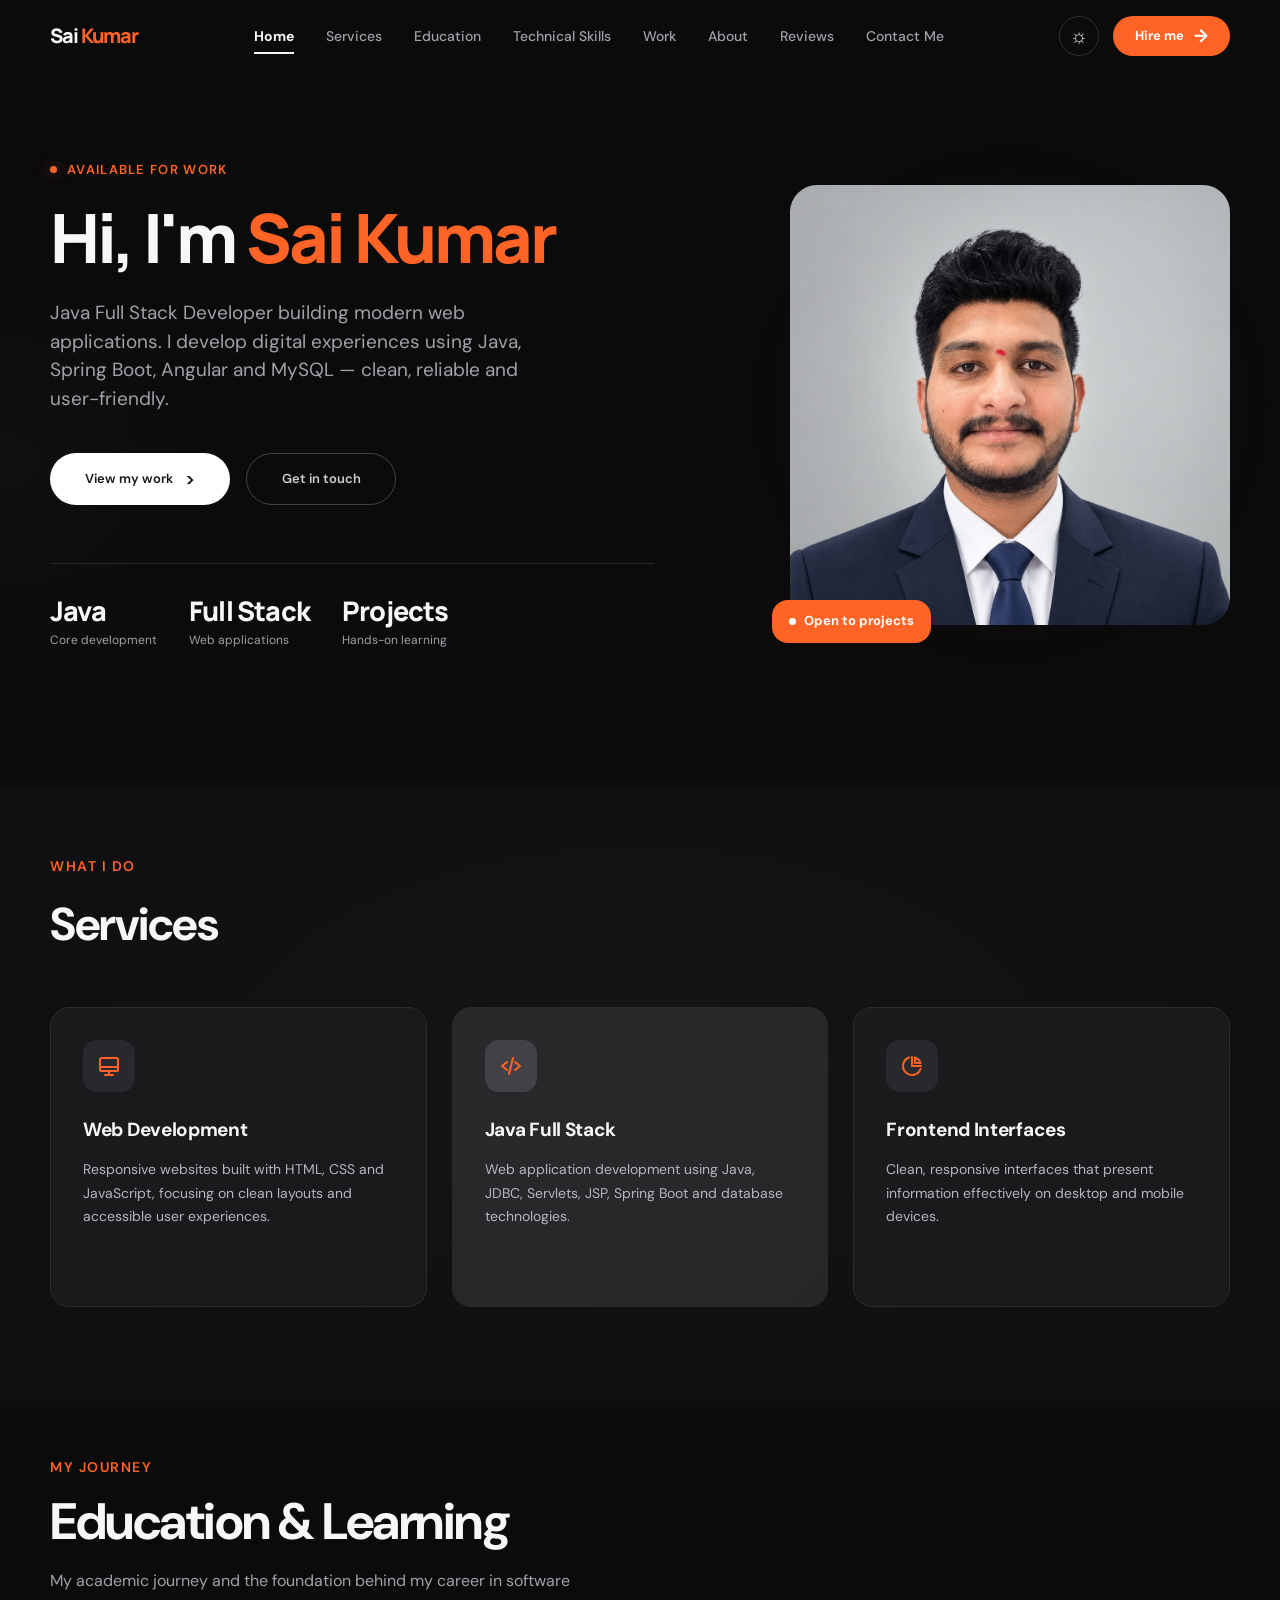
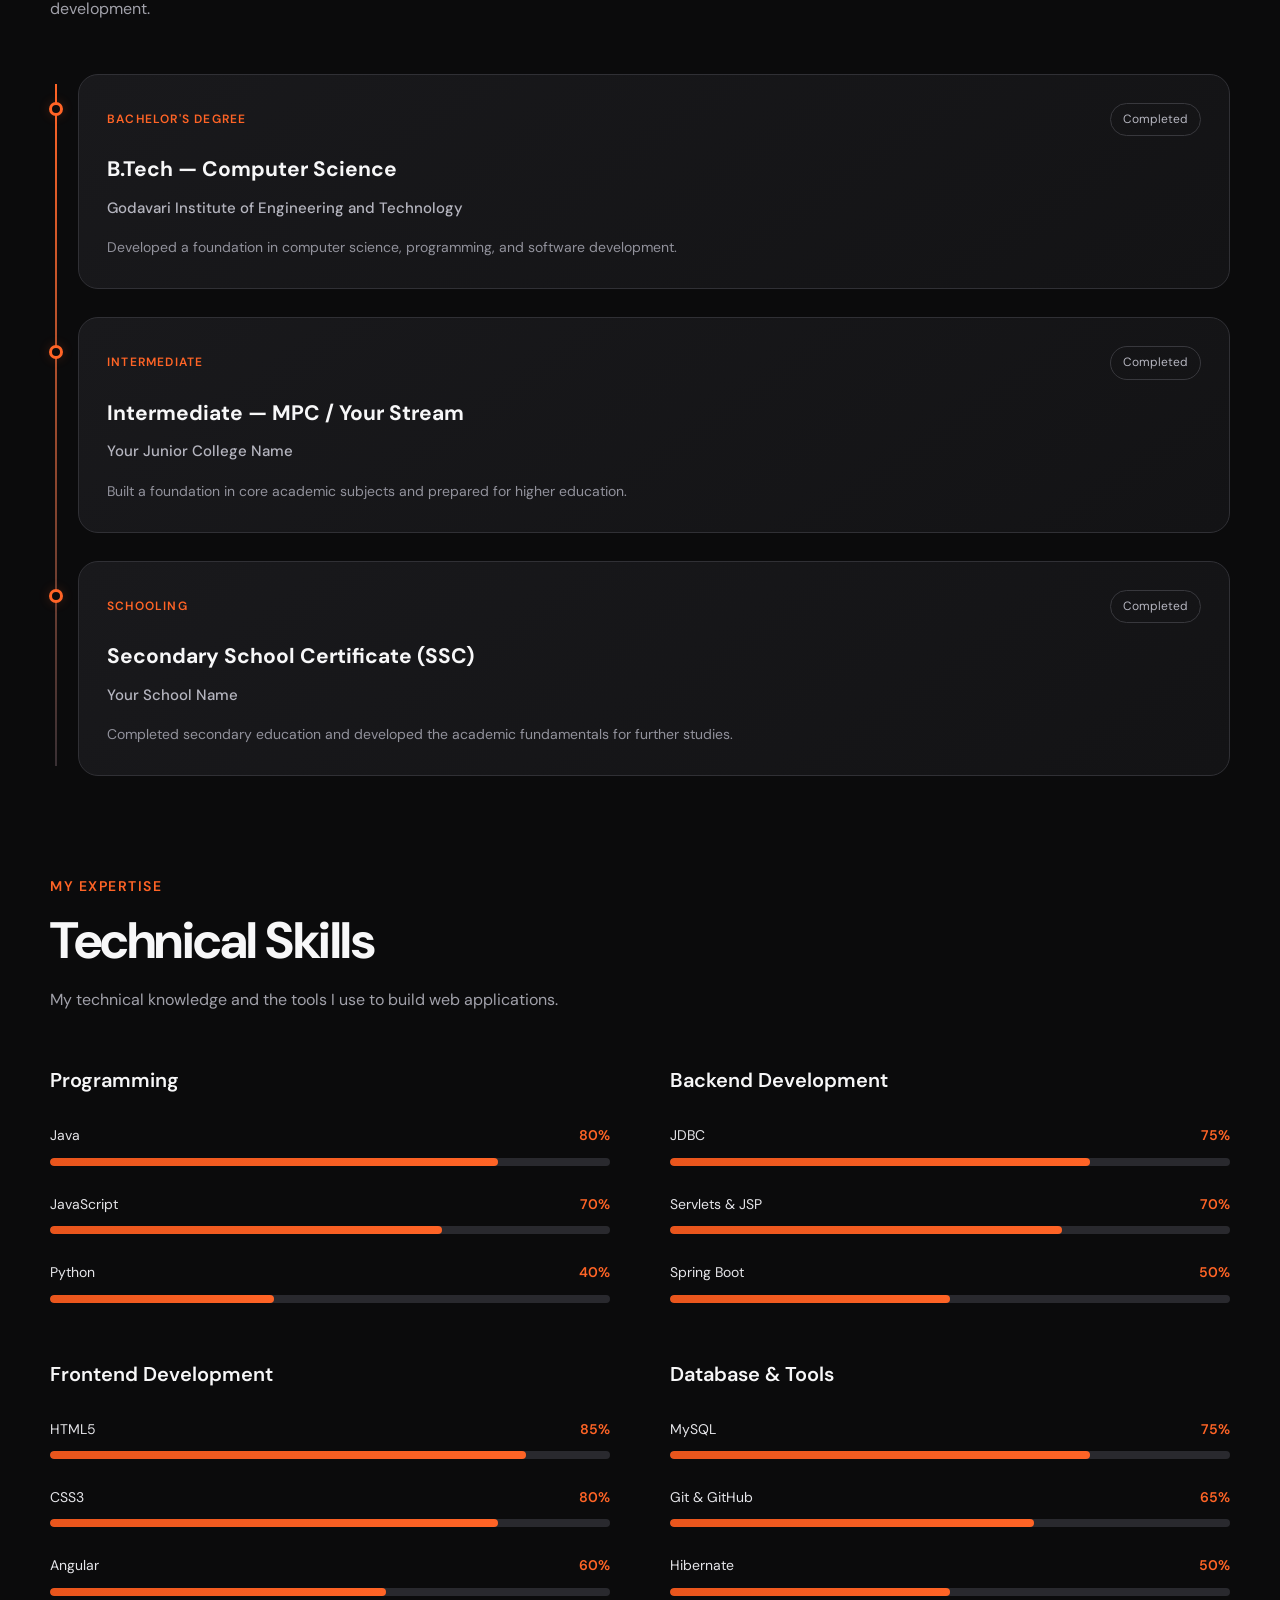
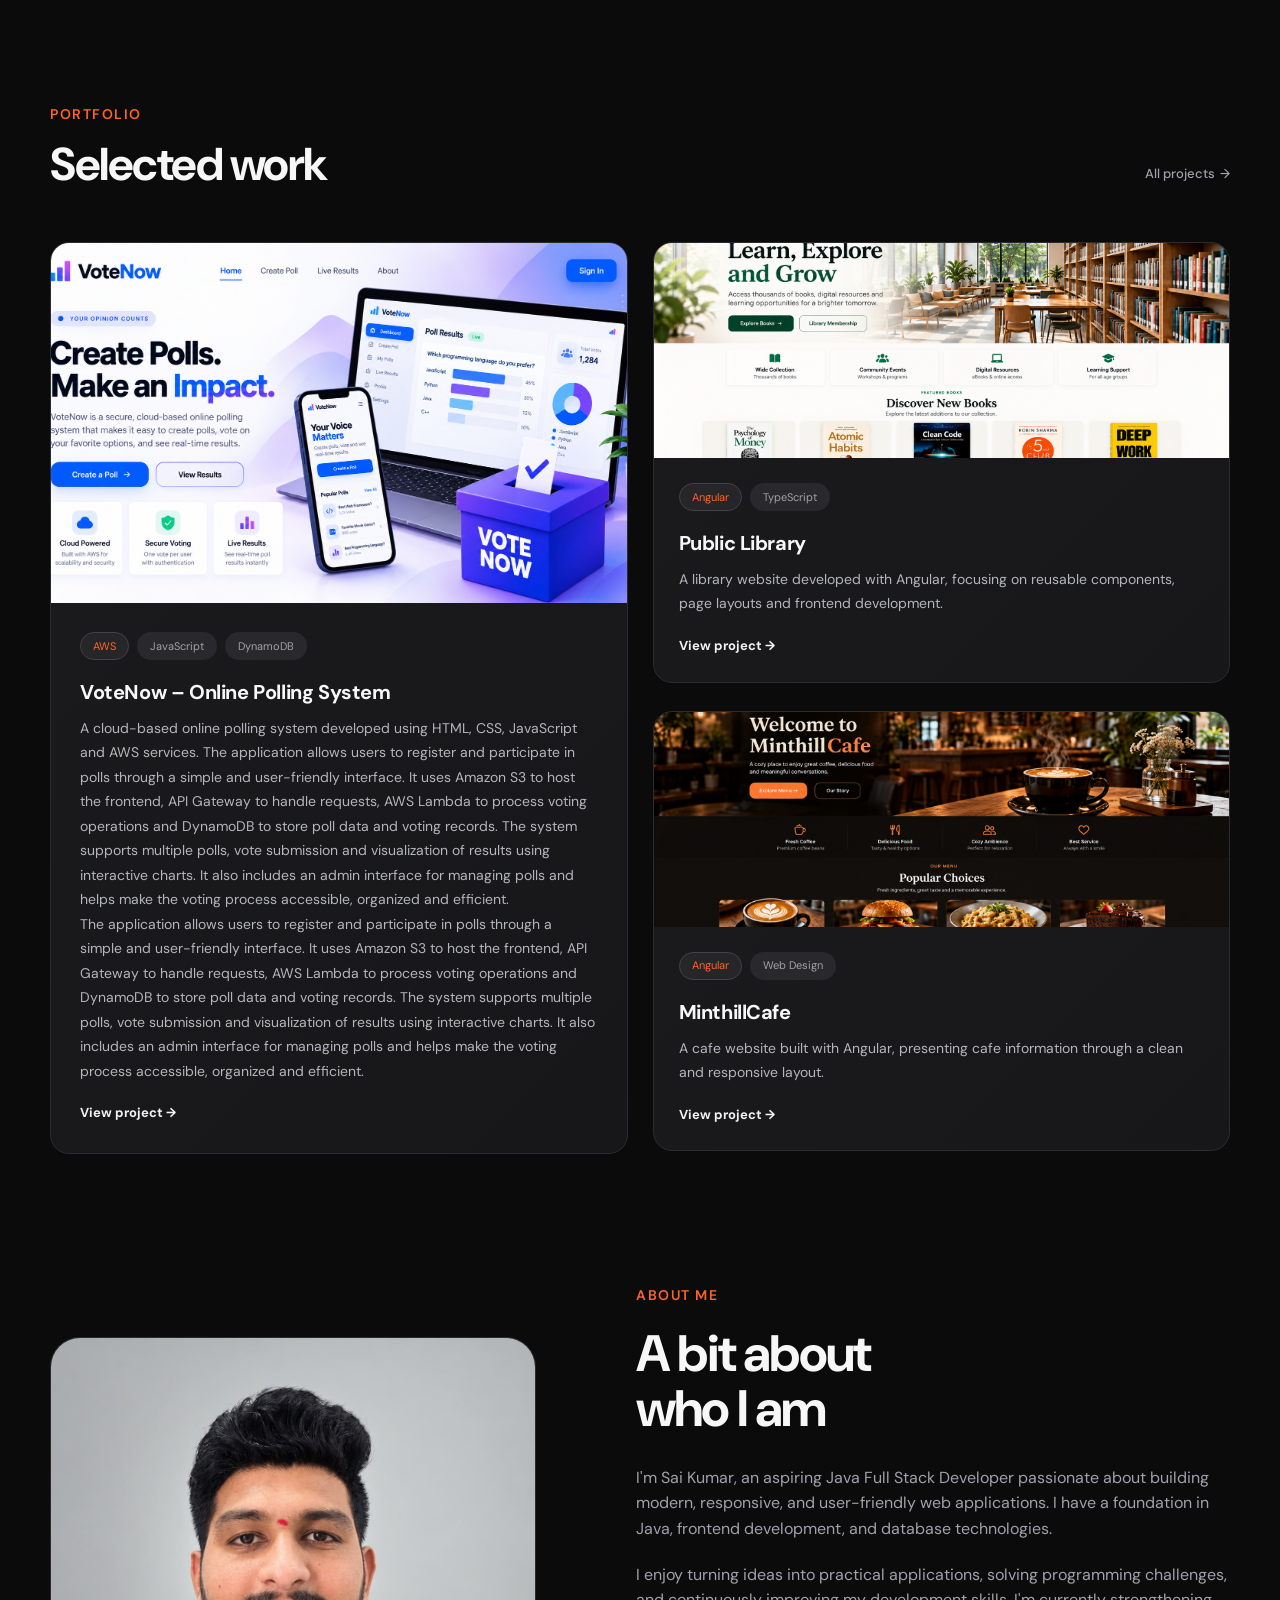
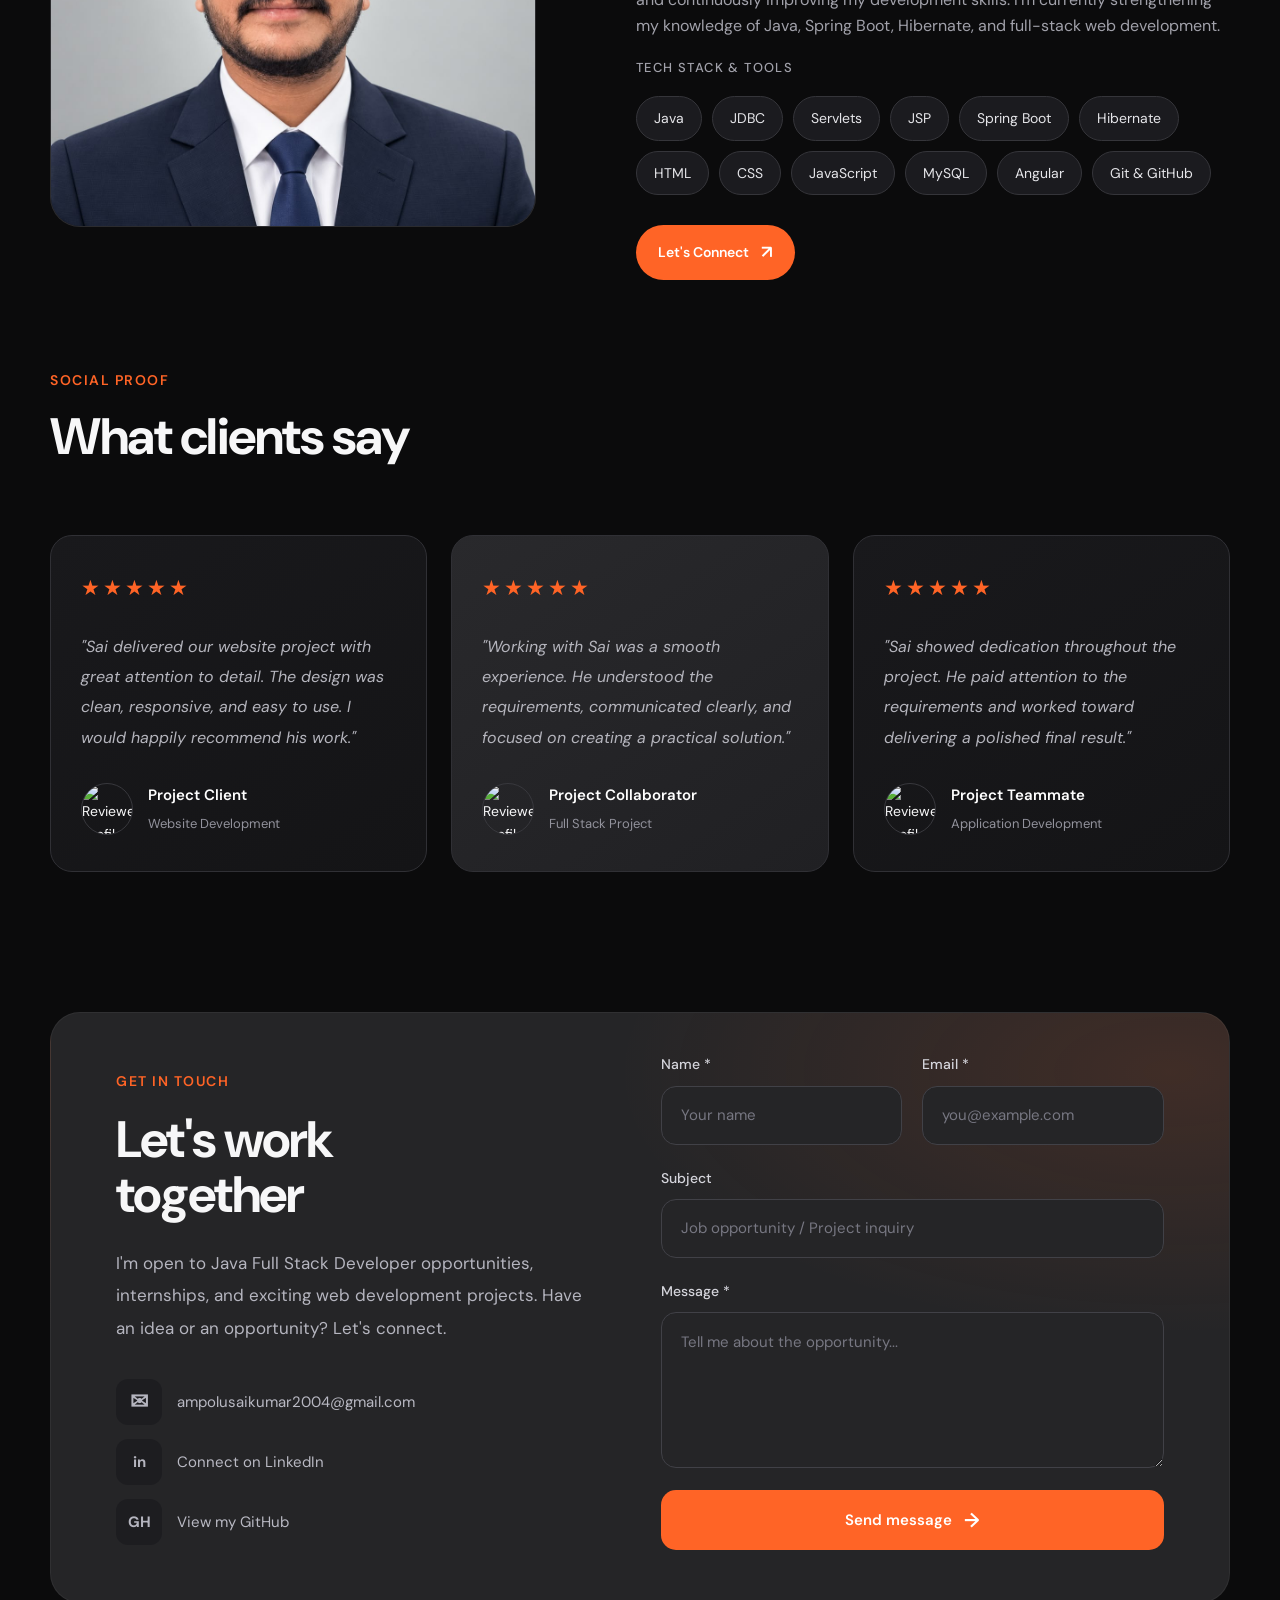
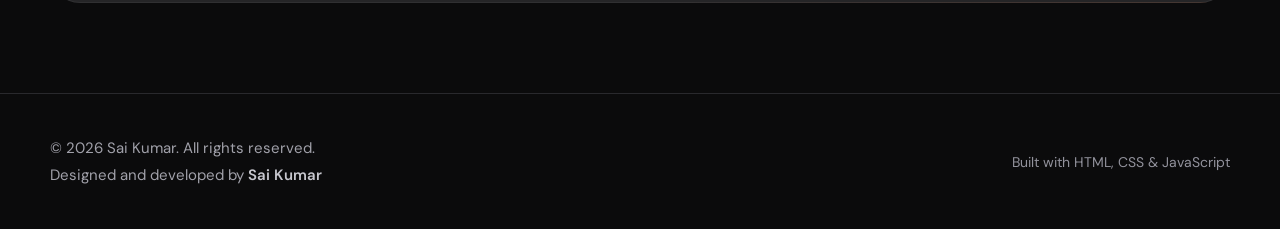
==== index.html @ e5e3fd73 "just added a portfolio" ====
<!DOCTYPE html>
<html lang="en">

<head>
    <meta charset="UTF-8">
    <meta name="viewport" content="width=device-width, initial-scale=1.0">
    <meta name="description" content="Sai Kumar - Java Full Stack Developer Portfolio">
    <title>Sai Kumar | Portfolio</title>

    <link rel="preconnect" href="https://fonts.googleapis.com">
    <link rel="preconnect" href="https://fonts.gstatic.com" crossorigin>
    <link
        href="https://fonts.googleapis.com/css2?family=DM+Sans:wght@400;500;600;700&family=Manrope:wght@400;500;600;700;800&display=swap"
        rel="stylesheet">

    <link rel="stylesheet" href="style.css">
</head>

<body>

    <!-- NAVBAR -->
    <header class="navbar">
        <a href="#home" class="logo">Sai<span> Kumar</span></a>

        <nav class="nav-links" id="navLinks">
            <a href="#home" class="active">Home</a>
            <a href="#services">Services</a>
            <a href="#education">Education</a>
            <a href="#skills">Technical Skills</a>
            <a href="#work">Work</a>
            <a href="#about">About</a>
            <a href="#reviews">Reviews</a>
            <a href="#contact">Contact Me</a>
        </nav>

        <div class="nav-actions">
            <button class="theme-btn" id="themeBtn" aria-label="Toggle theme">☼</button>
            <a href="#contact" class="hire-btn">
                Hire me <span>→</span>
            </a>
        </div>

        <button class="menu-btn" id="menuBtn" aria-label="Toggle navigation" aria-expanded="false">☰</button>
    </header>

    <main>

        <!-- HERO SECTION -->
        <section class="hero" id="home">

            <div class="hero-content">
                <p class="availability">
                    <span class="availability-dot"></span>
                    AVAILABLE FOR WORK
                </p>

                <h1>Hi, I'm <span>Sai Kumar</span></h1>

                <p class="description">
                    Java Full Stack Developer building modern web applications.
                    I develop digital experiences using Java, Spring Boot,
                    Angular and MySQL — clean, reliable and user-friendly.
                </p>

                <div class="hero-buttons">
                    <a href="#work" class="primary-btn">
                        View my work <span> > </span>
                    </a>
                    <a href="#contact" class="secondary-btn">
                        Get in touch
                    </a>
                </div>

                <div class="hero-stats">
                    <div class="stat">
                        <h2>Java</h2>
                        <p>Core development</p>
                    </div>

                    <div class="stat">
                        <h2>Full Stack</h2>
                        <p>Web applications</p>
                    </div>

                    <div class="stat">
                        <h2>Projects</h2>
                        <p>Hands-on learning</p>
                    </div>
                </div>
            </div>

            <div class="hero-image-area">
                <div class="image-glow"></div>

                <div class="profile-image">
                    <img src="Assets/profile.png" alt="Sai Kumar profile photo">
                </div>

                <div class="project-badge">
                    <span class="badge-dot"></span>
                    Open to projects
                </div>
            </div>

        </section>


        <!-- SERVICES SECTION -->
        <section class="services-section" id="services">

            <p class="section-label">WHAT I DO</p>
            <h2>Services</h2>

            <div class="services-grid">

                <article class="service-card">
                    <div class="service-icon">
                        <svg viewBox="0 0 24 24" fill="none" stroke="currentColor" stroke-width="2"
                            stroke-linecap="round" stroke-linejoin="round">
                            <rect x="3" y="4" width="18" height="13" rx="1.5" />
                            <path d="M8 21h8M12 17v4M3 13h18" />
                        </svg>
                    </div>

                    <h3>Web Development</h3>
                    <p>
                        Responsive websites built with HTML, CSS and JavaScript,
                        focusing on clean layouts and accessible user experiences.
                    </p>
                </article>

                <article class="service-card featured-card">
                    <div class="service-icon">
                        <svg viewBox="0 0 24 24" fill="none" stroke="currentColor" stroke-width="2"
                            stroke-linecap="round" stroke-linejoin="round">
                            <path d="m8 8-5 4 5 4" />
                            <path d="m16 8 5 4-5 4" />
                            <path d="m14 4-4 16" />
                        </svg>
                    </div>

                    <h3>Java Full Stack</h3>
                    <p>
                        Web application development using Java, JDBC, Servlets,
                        JSP, Spring Boot and database technologies.
                    </p>
                </article>

                <article class="service-card">
                    <div class="service-icon">
                        <svg viewBox="0 0 24 24" fill="none" stroke="currentColor" stroke-width="2"
                            stroke-linecap="round" stroke-linejoin="round">
                            <path d="M12 3v9h9" />
                            <path d="M20.5 15A9 9 0 1 1 9 3.5" />
                            <path d="M15 3.5A9 9 0 0 1 20.5 9H15z" />
                        </svg>
                    </div>

                    <h3>Frontend Interfaces</h3>
                    <p>
                        Clean, responsive interfaces that present information
                        effectively on desktop and mobile devices.
                    </p>
                </article>

            </div>
        </section>


        <!-- EDUCATION SECTION -->
        <section class="education-section" id="education">
            <div class="education-container">

                <div class="education-heading">
                    <span class="section-label">MY JOURNEY</span>
                    <h2>Education & Learning</h2>
                    <p>
                        My academic journey and the foundation
                        behind my career in software development.
                    </p>
                </div>

                <div class="education-timeline">

                    <!-- B.Tech -->
                    <article class="education-item">
                        <div class="timeline-marker"></div>

                        <div class="education-card">
                            <div class="education-meta">
                                <span class="education-type">BACHELOR'S DEGREE</span>
                                <span class="education-status">Completed</span>
                            </div>

                            <h3>B.Tech — Computer Science</h3>

                            <h4>
                                Godavari Institute of Engineering and Technology
                            </h4>

                            <p>
                                Developed a foundation in computer science,
                                programming, and software development.
                            </p>
                        </div>
                    </article>

                    <!-- Intermediate -->
                    <article class="education-item">
                        <div class="timeline-marker"></div>

                        <div class="education-card">
                            <div class="education-meta">
                                <span class="education-type">INTERMEDIATE</span>
                                <span class="education-status">Completed</span>
                            </div>

                            <h3>Intermediate — MPC / Your Stream</h3>

                            <h4>Your Junior College Name</h4>

                            <p>
                                Built a foundation in core academic subjects
                                and prepared for higher education.
                            </p>
                        </div>
                    </article>

                    <!-- Schooling -->
                    <article class="education-item">
                        <div class="timeline-marker"></div>

                        <div class="education-card">
                            <div class="education-meta">
                                <span class="education-type">SCHOOLING</span>
                                <span class="education-status">Completed</span>
                            </div>

                            <h3>Secondary School Certificate (SSC)</h3>

                            <h4>Your School Name</h4>

                            <p>
                                Completed secondary education and developed
                                the academic fundamentals for further studies.
                            </p>
                        </div>
                    </article>

                </div>
            </div>
        </section>


        <!-- TECHNICAL SKILLS SECTION -->
        <section class="technical-skills" id="skills">
            <div class="technical-skills-container">

                <div class="skills-heading">
                    <span class="section-label">MY EXPERTISE</span>
                    <h2>Technical Skills</h2>
                    <p>
                        My technical knowledge and the tools I use
                        to build web applications.
                    </p>
                </div>

                <div class="technical-skills-grid">

                    <!-- Programming Skills -->
                    <div class="skill-category">
                        <h3>Programming</h3>

                        <div class="skill-item">
                            <div class="skill-info">
                                <span>Java</span>
                                <span>80%</span>
                            </div>
                            <div class="skill-track">
                                <div class="skill-progress" style="--progress: 80%"></div>
                            </div>
                        </div>

                        <div class="skill-item">
                            <div class="skill-info">
                                <span>JavaScript</span>
                                <span>70%</span>
                            </div>
                            <div class="skill-track">
                                <div class="skill-progress" style="--progress: 70%"></div>
                            </div>
                        </div>

                        <div class="skill-item">
                            <div class="skill-info">
                                <span>Python</span>
                                <span>40%</span>
                            </div>
                            <div class="skill-track">
                                <div class="skill-progress" style="--progress: 40%"></div>
                            </div>
                        </div>
                    </div>

                    <!-- Backend Skills -->
                    <div class="skill-category">
                        <h3>Backend Development</h3>

                        <div class="skill-item">
                            <div class="skill-info">
                                <span>JDBC</span>
                                <span>75%</span>
                            </div>
                            <div class="skill-track">
                                <div class="skill-progress" style="--progress: 75%"></div>
                            </div>
                        </div>

                        <div class="skill-item">
                            <div class="skill-info">
                                <span>Servlets &amp; JSP</span>
                                <span>70%</span>
                            </div>
                            <div class="skill-track">
                                <div class="skill-progress" style="--progress: 70%"></div>
                            </div>
                        </div>

                        <div class="skill-item">
                            <div class="skill-info">
                                <span>Spring Boot</span>
                                <span>50%</span>
                            </div>
                            <div class="skill-track">
                                <div class="skill-progress" style="--progress: 50%"></div>
                            </div>
                        </div>
                    </div>

                    <!-- Frontend Skills -->
                    <div class="skill-category">
                        <h3>Frontend Development</h3>

                        <div class="skill-item">
                            <div class="skill-info">
                                <span>HTML5</span>
                                <span>85%</span>
                            </div>
                            <div class="skill-track">
                                <div class="skill-progress" style="--progress: 85%"></div>
                            </div>
                        </div>

                        <div class="skill-item">
                            <div class="skill-info">
                                <span>CSS3</span>
                                <span>80%</span>
                            </div>
                            <div class="skill-track">
                                <div class="skill-progress" style="--progress: 80%"></div>
                            </div>
                        </div>

                        <div class="skill-item">
                            <div class="skill-info">
                                <span>Angular</span>
                                <span>60%</span>
                            </div>
                            <div class="skill-track">
                                <div class="skill-progress" style="--progress: 60%"></div>
                            </div>
                        </div>
                    </div>

                    <!-- Database Skills -->
                    <div class="skill-category">
                        <h3>Database &amp; Tools</h3>

                        <div class="skill-item">
                            <div class="skill-info">
                                <span>MySQL</span>
                                <span>75%</span>
                            </div>
                            <div class="skill-track">
                                <div class="skill-progress" style="--progress: 75%"></div>
                            </div>
                        </div>

                        <div class="skill-item">
                            <div class="skill-info">
                                <span>Git &amp; GitHub</span>
                                <span>65%</span>
                            </div>
                            <div class="skill-track">
                                <div class="skill-progress" style="--progress: 65%"></div>
                            </div>
                        </div>

                        <div class="skill-item">
                            <div class="skill-info">
                                <span>Hibernate</span>
                                <span>50%</span>
                            </div>
                            <div class="skill-track">
                                <div class="skill-progress" style="--progress: 50%"></div>
                            </div>
                        </div>
                    </div>

                </div>
            </div>
        </section>


        <!-- SELECTED WORK: ONLY THREE PROJECTS -->
        <section class="work-section" id="work">

            <div class="work-heading">
                <div>
                    <p class="section-label">PORTFOLIO</p>
                    <h2>Selected work</h2>
                </div>

                <a href="projects.html" class="all-projects">
                    All projects <span>→</span>
                </a>
            </div>

            <div class="work-grid">

                <!-- PROJECT 1: LARGE LEFT CARD -->
                <article class="work-card work-card-large">
                    <div class="work-image">
                        <img src="Assets/votenow.png" alt="VoteNow Online Polling System">
                    </div>

                    <div class="work-details">
                        <div class="project-tags">
                            <span class="tag tag-active">AWS</span>
                            <span class="tag">JavaScript</span>
                            <span class="tag">DynamoDB</span>
                        </div>

                        <h3>VoteNow – Online Polling System</h3>

                        <p>
                            A cloud-based online polling system developed using HTML, CSS,
                            JavaScript and AWS services. The application allows users to
                            register and participate in polls through a simple and
                            user-friendly interface. It uses Amazon S3 to host the frontend,
                            API Gateway to handle requests, AWS Lambda to process voting
                            operations and DynamoDB to store poll data and voting records.
                            The system supports multiple polls, vote submission and
                            visualization of results using interactive charts. It also
                            includes an admin interface for managing polls and helps make
                            the voting process accessible, organized and efficient.
                        </p>

                        <p>
                            The application allows users to
                            register and participate in polls through a simple and
                            user-friendly interface. It uses Amazon S3 to host the frontend,
                            API Gateway to handle requests, AWS Lambda to process voting
                            operations and DynamoDB to store poll data and voting records.
                            The system supports multiple polls, vote submission and
                            visualization of results using interactive charts. It also
                            includes an admin interface for managing polls and helps make
                            the voting process accessible, organized and efficient.
                        </p>

                        <a href="#" class="case-link">View project →</a>
                    </div>
                </article>

                <!-- PROJECT 2: TOP RIGHT -->
                <article class="work-card">
                    <div class="work-image">
                        <img src="Assets/library.png" alt="Public Library website">
                    </div>

                    <div class="work-details">
                        <div class="project-tags">
                            <span class="tag tag-active">Angular</span>
                            <span class="tag">TypeScript</span>
                        </div>

                        <h3>Public Library</h3>

                        <p>
                            A library website developed with Angular, focusing
                            on reusable components, page layouts and frontend
                            development.
                        </p>

                        <a href="#" class="case-link">View project →</a>
                    </div>
                </article>

                <!-- PROJECT 3: BOTTOM RIGHT -->
                <article class="work-card">
                    <div class="work-image">
                        <img src="Assets/minthillcafe.png" alt="MinthillCafe website">
                    </div>

                    <div class="work-details">
                        <div class="project-tags">
                            <span class="tag tag-active">Angular</span>
                            <span class="tag">Web Design</span>
                        </div>

                        <h3>MinthillCafe</h3>

                        <p>
                            A cafe website built with Angular, presenting cafe
                            information through a clean and responsive layout.
                        </p>

                        <a href="#" class="case-link">View project →</a>
                    </div>
                </article>

            </div>
        </section>


        <!-- ABOUT SECTION -->
        <section class="about-section" id="about">
            <div class="about-container">

                <!-- Left: Profile Image -->
                <div class="about-image">
                    <img src="Assets/profile.png" alt="Sai Kumar - Java Full Stack Developer">
                </div>

                <!-- Right: About Content -->
                <div class="about-content">
                    <span class="section-label">ABOUT ME</span>

                    <h2>A bit about<br>who I am</h2>

                    <p>
                        I'm Sai Kumar, an aspiring Java Full Stack Developer
                        passionate about building modern, responsive, and
                        user-friendly web applications. I have a foundation in
                        Java, frontend development, and database technologies.
                    </p>

                    <p>
                        I enjoy turning ideas into practical applications,
                        solving programming challenges, and continuously
                        improving my development skills. I'm currently
                        strengthening my knowledge of Java, Spring Boot,
                        Hibernate, and full-stack web development.
                    </p>

                    <!-- Skills -->
                    <div class="about-skills">
                        <span class="skills-title">TECH STACK &amp; TOOLS</span>

                        <div class="skills-list">
                            <span class="skill-badge">Java</span>
                            <span class="skill-badge">JDBC</span>
                            <span class="skill-badge">Servlets</span>
                            <span class="skill-badge">JSP</span>
                            <span class="skill-badge">Spring Boot</span>
                            <span class="skill-badge">Hibernate</span>
                            <span class="skill-badge">HTML</span>
                            <span class="skill-badge">CSS</span>
                            <span class="skill-badge">JavaScript</span>
                            <span class="skill-badge">MySQL</span>
                            <span class="skill-badge">Angular</span>
                            <span class="skill-badge">Git &amp; GitHub</span>
                        </div>
                    </div>

                    <a href="#contact" class="about-cta">
                        Let's Connect <span>↗</span>
                    </a>
                </div>

            </div>
        </section>


        <!-- REVIEWS SECTION -->
        <section class="reviews-section" id="reviews">
            <div class="reviews-container">

                <div class="reviews-heading">
                    <span class="section-label">SOCIAL PROOF</span>
                    <h2>What clients say</h2>
                </div>

                <div class="reviews-grid">

                    <!-- Review 1 -->
                    <article class="review-card">
                        <div class="review-stars" aria-label="5 out of 5 stars">
                            ★★★★★
                        </div>

                        <p class="review-text">
                            "Sai delivered our website project with great attention
                            to detail. The design was clean, responsive, and easy
                            to use. I would happily recommend his work."
                        </p>

                        <div class="review-author">
                            <img src="Assets/reviewer1.jpg" alt="Reviewer profile" loading="lazy">

                            <div>
                                <h3>Project Client</h3>
                                <span>Website Development</span>
                            </div>
                        </div>
                    </article>

                    <!-- Review 2 -->
                    <article class="review-card featured-review">
                        <div class="review-stars" aria-label="5 out of 5 stars">
                            ★★★★★
                        </div>

                        <p class="review-text">
                            "Working with Sai was a smooth experience.
                            He understood the requirements, communicated clearly,
                            and focused on creating a practical solution."
                        </p>

                        <div class="review-author">
                            <img src="Assets/reviewer2.jpg" alt="Reviewer profile" loading="lazy">

                            <div>
                                <h3>Project Collaborator</h3>
                                <span>Full Stack Project</span>
                            </div>
                        </div>
                    </article>

                    <!-- Review 3 -->
                    <article class="review-card">
                        <div class="review-stars" aria-label="5 out of 5 stars">
                            ★★★★★
                        </div>

                        <p class="review-text">
                            "Sai showed dedication throughout the project.
                            He paid attention to the requirements and worked
                            toward delivering a polished final result."
                        </p>

                        <div class="review-author">
                            <img src="Assets/reviewer3.jpg" alt="Reviewer profile" loading="lazy">

                            <div>
                                <h3>Project Teammate</h3>
                                <span>Application Development</span>
                            </div>
                        </div>
                    </article>

                </div>
            </div>
        </section>


        <!-- CONTACT SECTION -->
        <section class="contact-section" id="contact">
            <div class="contact-container">

                <!-- Left side -->
                <div class="contact-info">
                    <span class="section-label">GET IN TOUCH</span>

                    <h2>Let's work<br>together</h2>

                    <p class="contact-description">
                        I'm open to Java Full Stack Developer opportunities,
                        internships, and exciting web development projects.
                        Have an idea or an opportunity? Let's connect.
                    </p>

                    <div class="contact-links">

                        <a href="ampolusaikumar2004@gmail.com" class="contact-link">
                            <span class="contact-icon">&#9993;</span>
                            <span>ampolusaikumar2004@gmail.com</span>
                        </a>

                        <a href="https://www.linkedin.com/ampolu-saikumar" target="_blank" rel="noopener noreferrer"
                            class="contact-link">
                            <span class="contact-icon linkedin-icon">in</span>
                            <span>Connect on LinkedIn</span>
                        </a>

                        <a href="https://github.com/ASaikumar2004" target="_blank" rel="noopener noreferrer" class="contact-link">
                            <span class="contact-icon github-icon">GH</span>
                            <span>View my GitHub</span>
                        </a>

                    </div>
                </div>

                <!-- Right side: Contact form -->
                <form class="contact-form" id="contact">

                    <div class="form-row">
                        <div class="form-group">
                            <label for="contactName">Name *</label>
                            <input type="text" id="contactName" name="name" placeholder="Your name" required>
                        </div>

                        <div class="form-group">
                            <label for="contactEmail">Email *</label>
                            <input type="email" id="contactEmail" name="email" placeholder="you@example.com" required>
                        </div>
                    </div>

                    <div class="form-group">
                        <label for="contactSubject">Subject</label>
                        <input type="text" id="contactSubject" name="subject"
                            placeholder="Job opportunity / Project inquiry">
                    </div>

                    <div class="form-group">
                        <label for="contactMessage">Message *</label>
                        <textarea id="contactMessage" name="message" placeholder="Tell me about the opportunity..."
                            rows="5" required></textarea>
                    </div>

                    <button type="submit" class="contact-submit">
                        Send message <span>&rarr;</span>
                    </button>

                    <p class="form-status" id="formStatus" aria-live="polite"></p>

                </form>

            </div>
        </section>


        <!-- FOOTER -->
        <footer class="site-footer">
            <div class="footer-container">

                <div class="footer-left">
                    <p>
                        &copy; <span id="footerYear"></span> Sai Kumar.
                        All rights reserved.
                    </p>

                    <p class="footer-credit">
                        Designed and developed by
                        <a href="#home">Sai Kumar</a>
                    </p>
                </div>

                <div class="footer-right">
                    <span>Built with HTML, CSS &amp; JavaScript</span>
                </div>

            </div>
        </footer>
    </main>



    <script src="script.js"></script>
</body>

</html>
---- style.css ----
/* =========================================
   GLOBAL STYLES
========================================= */

:root {
    --bg: #0b0b0c;
    --surface: #111113;
    --text: #f7f7f8;
    --muted: #a1a1aa;
    --accent: #ff6426;
    --border: #303035;
    --card: #151517;
}

* {
    margin: 0;
    padding: 0;
    box-sizing: border-box;
}

html {
    scroll-behavior: smooth;
    scroll-padding-top: 90px;
}

body {
    background: var(--bg);
    color: var(--text);
    font-family: "DM Sans", sans-serif;
    font-size: 14px;
    line-height: 1.6;
    overflow-x: hidden;
}

a {
    color: inherit;
    text-decoration: none;
}

button {
    font: inherit;
}

/* =========================================
   1. NAVBAR
========================================= */

.navbar {
    width: min(1180px, calc(100% - 48px));
    height: 72px;
    margin: 0 auto;
    display: flex;
    align-items: center;
    justify-content: space-between;
    position: sticky;
    top: 0;
    z-index: 100;
    background: var(--bg);
}

.logo {
    font-family: "Manrope", sans-serif;
    font-size: 20px;
    font-weight: 800;
    letter-spacing: -1.1px;
    white-space: nowrap;
}

.logo span {
    color: var(--accent);
}

.nav-links {
    display: flex;
    align-items: center;
    gap: 32px;
}

.nav-links a {
    position: relative;
    padding: 7px 0;
    color: var(--muted);
    font-size: 14px;
    font-weight: 500;
    transition: color 0.25s ease;
}

.nav-links a::after {
    content: "";
    position: absolute;
    left: 0;
    bottom: 0;
    width: 100%;
    height: 2px;
    background: var(--text);
    transform: scaleX(0);
    transform-origin: left;
    transition: transform 0.25s ease;
}

.nav-links a:hover,
.nav-links a.active {
    color: var(--text);
}

.nav-links a:hover::after,
.nav-links a.active::after {
    transform: scaleX(1);
}

.nav-links a.active {
    font-weight: 700;
}

.nav-actions {
    display: flex;
    align-items: center;
    gap: 14px;
}

.theme-btn {
    width: 40px;
    height: 40px;
    display: grid;
    place-items: center;
    border: 1px solid var(--border);
    border-radius: 50%;
    background: transparent;
    color: var(--text);
    font-size: 20px;
    cursor: pointer;
}

.hire-btn {
    min-height: 40px;
    padding: 8px 22px;
    display: inline-flex;
    align-items: center;
    justify-content: center;
    gap: 10px;
    border-radius: 40px;
    background: var(--accent);
    color: #ffffff;
    font-size: 13px;
    font-weight: 700;
    transition: transform 0.25s ease;
}

.hire-btn:hover {
    transform: translateY(-2px);
}

.hire-btn span {
    font-size: 18px;
    line-height: 1;
}

.menu-btn {
    display: none;
    border: none;
    background: transparent;
    color: var(--text);
    font-size: 24px;
    cursor: pointer;
}

/* =========================================
   2. HERO SECTION
========================================= */

.hero {
    width: min(1180px, calc(100% - 48px));
    min-height: 715px;
    margin: 0 auto;
    padding: 40px 0 90px;
    display: grid;
    grid-template-columns: minmax(0, 604px) 440px;
    justify-content: space-between;
    align-items: center;
    gap: 60px;
    position: relative;
}

.hero::before {
    content: "";
    position: absolute;
    width: 420px;
    height: 420px;
    top: 180px;
    left: -250px;
    background: radial-gradient(
        circle,
        rgba(45, 45, 45, 0.15),
        transparent 70%
    );
    pointer-events: none;
}

.hero-content {
    width: 100%;
    max-width: 604px;
    position: relative;
    z-index: 1;
}

.availability {
    display: flex;
    align-items: center;
    gap: 10px;
    margin-bottom: 19px;
    color: var(--accent);
    font-size: 13px;
    font-weight: 600;
    letter-spacing: 1.3px;
    line-height: 1.5;
}

.availability-dot {
    width: 7px;
    height: 7px;
    flex-shrink: 0;
    border-radius: 50%;
    background: var(--accent);
    box-shadow: 0 0 12px rgba(255, 100, 38, 0.5);
}

.hero h1 {
    font-family: "Manrope", sans-serif;
    font-size: 68px;
    line-height: 1.15;
    font-weight: 800;
    letter-spacing: -3px;
}

.hero h1 span {
    color: var(--accent);
}

.description {
    max-width: 510px;
    margin-top: 23px;
    color: var(--muted);
    font-size: 19px;
    font-weight: 400;
    line-height: 1.5;
}

.description strong {
    color: #d5d5d9;
    font-weight: 600;
}

.hero-buttons {
    display: flex;
    align-items: center;
    gap: 16px;
    margin-top: 40px;
}

.primary-btn,
.secondary-btn {
    min-height: 52px;
    padding: 0 27px;
    display: inline-flex;
    align-items: center;
    justify-content: center;
    gap: 12px;
    border-radius: 50px;
    font-size: 13px;
    font-weight: 600;
    white-space: nowrap;
    transition:
        transform 0.25s ease,
        background 0.25s ease,
        border-color 0.25s ease;
}

.primary-btn {
    min-width: 180px;
    background: #ffffff;
    color: #171719;
}

.primary-btn span {
    font-size: 18px;
}

.secondary-btn {
    min-width: 150px;
    border: 1px solid #414147;
    background: transparent;
    color: #d1d1d5;
}

.primary-btn:hover,
.secondary-btn:hover {
    transform: translateY(-3px);
}

.secondary-btn:hover {
    border-color: var(--accent);
}

/* Hero statistics */

.hero-stats {
    width: 100%;
    max-width: 604px;
    display: flex;
    justify-content: flex-start;
    align-items: flex-start;
    gap: 32px;
    margin-top: 58px;
    padding-top: 30px;
    border-top: 1px solid #252528;
}

.stat {
    min-width: 85px;
}

.stat h2 {
    font-family: "Manrope", sans-serif;
    font-size: 27px;
    line-height: 1.25;
    font-weight: 800;
    letter-spacing: -0.8px;
}

.stat p {
    margin-top: 3px;
    color: var(--muted);
    font-size: 12px;
    line-height: 1.5;
    white-space: nowrap;
}

/* Hero profile image */

.hero-image-area {
    width: 440px;
    height: 440px;
    position: relative;
    display: block;
    justify-self: end;
}

.image-glow {
    position: absolute;
    inset: -30px;
    background: radial-gradient(
        circle,
        rgba(255, 100, 38, 0.09),
        transparent 70%
    );
    filter: blur(25px);
    pointer-events: none;
}

.profile-image {
    width: 440px;
    height: 440px;
    position: relative;
    z-index: 1;
    overflow: hidden;
    border-radius: 27px;
    background: #19191b;
}

.profile-image img {
    width: 100%;
    display: block;
    object-fit: cover;
    object-position: center;
}

.project-badge {
    position: absolute;
    z-index: 2;
    left: -18px;
    bottom: -18px;
    padding: 11px 17px;
    border-radius: 16px;
    background: var(--accent);
    color: #ffffff;
    font-size: 13px;
    font-weight: 700;
    white-space: nowrap;
}

.badge-dot {
    display: inline-block;
    width: 7px;
    height: 7px;
    margin-right: 5px;
    border-radius: 50%;
    background: #ffffff;
}

/* =========================================
   3. SERVICES SECTION
========================================= */

.services-section {
    width: 100%;
    max-width: none;
    margin: 0;
    padding: 68px max(40px, calc((100% - 1180px) / 2)) 100px;
    border-top: none;
    background:
        radial-gradient(
            ellipse at 50% 45%,
            rgba(255, 255, 255, 0.018),
            transparent 70%
        ),
        #101012;
}

.section-label {
    margin-bottom: 12px;
    color: var(--accent);
    font-size: 12px;
    font-weight: 600;
    letter-spacing: 1.2px;
    line-height: 1.5;
}

.services-section > h2,
.work-heading h2 {
    margin: 0;
    color: #f7f7f8;
    font-family: "DM Sans", sans-serif;
    font-size: 46px;
    font-weight: 700;
    line-height: 1.2;
    letter-spacing: -1.5px;
}

.services-grid {
    display: grid;
    grid-template-columns: repeat(3, minmax(0, 1fr));
    gap: 25px;
    width: 100%;
    margin-top: 55px;
}

.service-card {
    min-width: 0;
    min-height: 300px;
    padding: 32px 32px 29px;
    display: flex;
    flex-direction: column;
    align-items: flex-start;
    background: linear-gradient(135deg, #1b1b1e, #19191c);
    border: 1px solid #2c2c30;
    border-radius: 19px;
    transition:
        background 0.25s ease,
        border-color 0.25s ease,
        transform 0.25s ease;
}

.service-card.featured-card {
    background: linear-gradient(135deg, #29292c, #27272a);
    border-color: #29292c;
}

.service-card:hover {
    transform: translateY(-3px);
    border-color: #414146;
}

.service-icon {
    width: 52px;
    height: 52px;
    flex-shrink: 0;
    display: flex;
    align-items: center;
    justify-content: center;
    margin-bottom: 25px;
    border-radius: 14px;
    background: #29292d;
    color: var(--accent);
}

.featured-card .service-icon {
    background: #414146;
}

.service-icon svg {
    display: block;
    width: 24px;
    height: 24px;
}

.service-card h3 {
    margin: 0 0 14px;
    color: #f7f7f8;
    font-family: "DM Sans", sans-serif;
    font-size: 19px;
    font-weight: 700;
    line-height: 1.4;
    letter-spacing: -0.3px;
}

.service-card p {
    margin: 0;
    color: #b5b5bd;
    font-size: 14px;
    font-weight: 400;
    line-height: 1.7;
}





/* =========================
   EDUCATION SECTION
========================= */

.education-section {
    width: 100%;
    padding: 50px 24px;
    background: var(--bg, #0b0b0c);
    color: var(--text, #f7f7f8);
}

.education-container {
    max-width: 1180px;
    margin: 0 auto;
}

.education-heading {
    margin-bottom: 50px;
}

.education-heading .section-label {
    display: block;
    margin-bottom: 16px;
}

.education-heading h2 {
    margin: 0 0 16px;
    font-size: clamp(36px, 4vw, 52px);
    line-height: 1.1;
    letter-spacing: -1.5px;
}

.education-heading > p {
    max-width: 600px;
    margin: 0;
    color: var(--muted, #a1a1aa);
    font-size: 16px;
    line-height: 1.8;
}

/* Timeline */

.education-timeline {
    position: relative;
    display: flex;
    flex-direction: column;
    gap: 28px;
    padding-left: 28px;
}

.education-timeline::before {
    content: "";
    position: absolute;
    top: 10px;
    bottom: 10px;
    left: 5px;
    width: 2px;
    background: linear-gradient(
        to bottom,
        var(--accent, #ff6426),
        #393034
    );
}

.education-item {
    position: relative;
}

/* Timeline Dot */

.timeline-marker {
    position: absolute;
    top: 28px;
    left: -29px;
    width: 14px;
    height: 14px;
    border: 3px solid var(--accent, #ff6426);
    border-radius: 50%;
    background: var(--bg, #0b0b0c);
    box-shadow: 0 0 12px rgba(255, 100, 38, 0.2);
    z-index: 1;
}

/* Education Card */

.education-card {
    padding: 28px;
    border: 1px solid #303035;
    border-radius: 20px;
    background: linear-gradient(
        145deg,
        #19191c,
        #131315
    );
    transition:
        transform 0.3s ease,
        border-color 0.3s ease;
}

.education-card:hover {
    transform: translateY(-4px);
    border-color: var(--accent, #ff6426);
}

/* Card Details */

.education-meta {
    display: flex;
    justify-content: space-between;
    align-items: center;
    flex-wrap: wrap;
    gap: 12px;
    margin-bottom: 18px;
}

.education-type {
    color: var(--accent, #ff6426);
    font-size: 12px;
    font-weight: 600;
    letter-spacing: 1.2px;
}

.education-status {
    padding: 6px 12px;
    border: 1px solid #38383d;
    border-radius: 20px;
    color: #b5b5bf;
    font-size: 12px;
}

.education-card h3 {
    margin: 0 0 10px;
    color: #f7f7f8;
    font-size: 21px;
    line-height: 1.5;
}

.education-card h4 {
    margin: 0 0 14px;
    color: #b5b5bf;
    font-size: 15px;
    font-weight: 500;
    line-height: 1.7;
}

.education-card p {
    margin: 0;
    color: #92929c;
    font-size: 14px;
    line-height: 1.8;
}

/* Responsive */

@media (max-width: 600px) {
    .education-section {
        padding: 65px 20px;
    }

    .education-heading h2 {
        font-size: 36px;
    }

    .education-timeline {
        padding-left: 23px;
        gap: 20px;
    }

    .timeline-marker {
        left: -24px;
    }

    .education-card {
        padding: 22px 18px;
        border-radius: 16px;
    }

    .education-card h3 {
        font-size: 18px;
    }
}




/* =========================================
   4. SELECTED WORK SECTION
========================================= */

.work-section {
    width: min(1180px, calc(100% - 48px));
    margin: 0 auto;
    padding: 30px 0 90px;
    border-top: none;
    background: var(--bg);
}

.work-heading {
    display: flex;
    align-items: flex-end;
    justify-content: space-between;
    gap: 25px;
    margin-bottom: 50px;
}

.work-heading .section-label {
    margin-bottom: 12px;
}

.all-projects {
    display: inline-flex;
    align-items: center;
    gap: 5px;
    padding-bottom: 7px;
    color: var(--muted);
    font-size: 13px;
    font-weight: 500;
    white-space: nowrap;
    transition: color 0.25s ease;
}

.all-projects:hover {
    color: var(--accent);
}

.work-grid {
    display: grid;
    grid-template-columns: repeat(2, minmax(0, 1fr));
    align-items: start;
    gap: 25px;
}

.work-card {
    min-width: 0;
    overflow: hidden;
    border: 1px solid #2c2c30;
    border-radius: 19px;
    background: linear-gradient(135deg, #1b1b1e, #171719);
    transition: border-color 0.25s ease;
}

.work-card:hover {
    border-color: #414146;
}

.work-card-large {
    grid-row: span 2;
}

.work-image {
    width: 100%;
    height: 215px;
    overflow: hidden;
    background: #202023;
}

.work-card-large .work-image {
    height: 360px;
}

.work-image img {
    width: 100%;
    height: 100%;
    display: block;
    object-fit: cover;
    object-position: center;
    transition: transform 0.5s ease;
}

.work-card:hover .work-image img {
    transform: scale(1.035);
}

.work-details {
    padding: 25px;
}

.work-card-large .work-details {
    padding: 29px;
}

.project-tags {
    display: flex;
    flex-wrap: wrap;
    align-items: center;
    gap: 8px;
    margin-bottom: 18px;
}

.tag {
    display: inline-flex;
    align-items: center;
    justify-content: center;
    min-height: 28px;
    padding: 5px 12px;
    border-radius: 30px;
    background: #29292d;
    border: 1px solid transparent;
    color: var(--muted);
    font-size: 11px;
    line-height: 1.3;
    white-space: nowrap;
}

.tag-active {
    color: var(--accent);
    border-color: #414146;
    background: #262629;
}

.work-details h3 {
    margin: 0 0 10px;
    color: #f7f7f8;
    font-family: "DM Sans", sans-serif;
    font-size: 20px;
    font-weight: 700;
    line-height: 1.4;
    letter-spacing: -0.4px;
}

.work-details p {
    margin: 0;
    color: #b5b5bd;
    font-size: 14px;
    font-weight: 400;
    line-height: 1.75;
}

.case-link {
    display: inline-block;
    margin-top: 20px;
    color: #f2f2f4;
    font-size: 13px;
    font-weight: 700;
    transition: color 0.25s ease;
}

.case-link:hover {
    color: var(--accent);
}




/* =========================
   TECHNICAL SKILLS
========================= */

.technical-skills {
    width: 100%;
    padding: 50px 24px;
    background: var(--bg, #0b0b0c);
    color: var(--text, #f7f7f8);
}

.technical-skills-container {
    max-width: 1180px;
    margin: 0 auto;
}

.skills-heading {
    margin-bottom: 50px;
}

.skills-heading .section-label {
    display: block;
    margin-bottom: 16px;
}

.skills-heading h2 {
    margin: 0 0 16px;
    font-size: clamp(38px, 4vw, 54px);
    line-height: 1.1;
    letter-spacing: -1.5px;
}

.skills-heading p {
    max-width: 600px;
    margin: 0;
    color: var(--muted, #a1a1aa);
    font-size: 16px;
    line-height: 1.8;
}

/* Two-column skill layout */

.technical-skills-grid {
    display: grid;
    grid-template-columns: repeat(2, minmax(0, 1fr));
    gap: 28px 60px;
}

.skill-category h3 {
    margin: 0 0 28px;
    font-size: 20px;
    font-weight: 600;
}

/* Individual skill */

.skill-item {
    margin-bottom: 27px;
}

.skill-info {
    display: flex;
    justify-content: space-between;
    align-items: center;
    gap: 15px;
    margin-bottom: 11px;
    color: #e5e5e9;
    font-size: 14px;
}

.skill-info span:last-child {
    color: var(--accent, #ff6426);
    font-weight: 600;
    font-variant-numeric: tabular-nums;
}

/* Progress track */

.skill-track {
    width: 100%;
    height: 8px;
    overflow: hidden;
    border-radius: 20px;
    background: #29292e;
}

.skill-progress {
    width: var(--progress);
    height: 100%;
    border-radius: inherit;
    background: linear-gradient(
        90deg,
        #e9551c,
        var(--accent, #ff6426)
    );
    transform-origin: left;
    animation: skill-fill 1.2s ease-out both;
}

@keyframes skill-fill {
    from {
        transform: scaleX(0);
    }

    to {
        transform: scaleX(1);
    }
}

/* Responsive */

@media (max-width: 760px) {
    .technical-skills {
        padding: 65px 20px;
    }

    .technical-skills-grid {
        grid-template-columns: 1fr;
        gap: 25px;
    }

    .skills-heading h2 {
        font-size: 38px;
    }

    .skill-category h3 {
        margin-bottom: 22px;
    }
}

@media (prefers-reduced-motion: reduce) {
    .skill-progress {
        animation: none;
    }
}



/* =========================
   ABOUT SECTION
========================= */

.about-section {
    width: 100%;
    padding: 40px 24px;
    background: var(--bg, #0b0b0c);
    color: var(--text, #f7f7f8);
}

.about-container {
    max-width: 1180px;
    margin: 0 auto;
    display: grid;
    grid-template-columns: 0.9fr 1.1fr;
    align-items: center;
    gap: 100px;
}

/* Profile Image */

.about-image {
    width: 100%;
    max-width: 490px;
    height: 490px;
    overflow: hidden;
    border-radius: 30px;
    background: #19191c;
    border: 1px solid rgba(255, 255, 255, 0.08);
}

.about-image img {
    width: 100%;
    display: block;
    object-fit: cover;
    object-position: center;
    transition: transform 0.5s ease;
}

.about-image:hover img {
    transform: scale(1.04);
}

/* About Content */

.about-content {
    width: 100%;
}

.section-label {
    display: inline-block;
    margin-bottom: 20px;
    color: var(--accent, #ff6426);
    font-size: 14px;
    font-weight: 600;
    letter-spacing: 1.5px;
}

.about-content h2 {
    margin: 0 0 28px;
    font-size: clamp(38px, 4vw, 58px);
    line-height: 1.08;
    letter-spacing: -1.8px;
    font-weight: 700;
}

.about-content p {
    margin: 0 0 20px;
    color: var(--muted, #a1a1aa);
    font-size: 16px;
}


.skills-title {
    display: block;
    margin-bottom: 17px;
    color: var(--muted, #a1a1aa);
    font-size: 13px;
    font-weight: 500;
    letter-spacing: 1.4px;
}

.skills-list {
    display: flex;
    flex-wrap: wrap;
    gap: 10px;
}

.skill-badge {
    display: inline-flex;
    align-items: center;
    padding: 10px 17px;
    border: 1px solid #35353a;
    border-radius: 30px;
    background: #1b1b1f;
    color: #e5e5e9;
    font-size: 14px;
    transition: all 0.3s ease;
}

.skill-badge:hover {
    background: var(--accent, #ff6426);
    border-color: var(--accent, #ff6426);
    color: #ffffff;
    transform: translateY(-3px);
}

/* CTA Button */

.about-cta {
    display: inline-flex;
    align-items: center;
    gap: 12px;
    margin-top: 30px;
    padding: 13px 22px;
    border-radius: 30px;
    background: var(--accent, #ff6426);
    color: #ffffff;
    text-decoration: none;
    font-size: 14px;
    font-weight: 600;
    transition: all 0.3s ease;
}

.about-cta span {
    font-size: 18px;
    transition: transform 0.3s ease;
}

.about-cta:hover {
    background: #e9551c;
    transform: translateY(-3px);
}

.about-cta:hover span {
    transform: translate(3px, -3px);
}

/* =========================
   RESPONSIVE DESIGN
========================= */

@media (max-width: 1000px) {
    .about-container {
        grid-template-columns: 0.85fr 1.15fr;
        gap: 50px;
    }

    .about-image {
        height: 420px;
    }

    .about-content h2 {
        font-size: 44px;
    }
}

@media (max-width: 760px) {
    .about-section {
        padding: 70px 24px;
    }

    .about-container {
        grid-template-columns: 1fr;
        gap: 38px;
    }

    .about-image {
        max-width: 100%;
        height: 400px;
    }

    .about-content h2 {
        font-size: 42px;
    }

    .about-content p {
        font-size: 15px;
        line-height: 1.8;
    }
}

@media (max-width: 420px) {
    .about-section {
        padding: 55px 18px;
    }

    .about-image {
        height: 320px;
        border-radius: 22px;
    }

    .about-content h2 {
        font-size: 36px;
        letter-spacing: -1px;
    }

    .skill-badge {
        padding: 9px 13px;
        font-size: 13px;
    }
}

/* =========================================
   LIGHT THEME
========================================= */

body.light-theme {
    --bg: #f7f7f7;
    --surface: #ffffff;
    --text: #171719;
    --muted: #686870;
    --border: #dedee2;
    --card: #ffffff;
}

body.light-theme .navbar {
    background: var(--bg);
}

body.light-theme .description strong {
    color: #29292d;
}

body.light-theme .primary-btn {
    background: #171719;
    color: #ffffff;
}

body.light-theme footer {
    border-color: #dedee2;
}

/* =========================================
   TABLET RESPONSIVE
========================================= */

@media (max-width: 1100px) {
    .navbar,
    .hero {
        width: calc(100% - 60px);
    }

    .nav-links {
        gap: 22px;
    }

    .hero {
        grid-template-columns: minmax(0, 1fr) 380px;
        gap: 35px;
    }

    .hero h1 {
        font-size: clamp(46px, 5.2vw, 60px);
        letter-spacing: -2.5px;
    }

    .description {
        font-size: 17px;
    }

    .hero-image-area,
    .profile-image {
        width: 380px;
        height: 380px;
    }

    .hero-stats {
        gap: 22px;
    }

    .stat h2 {
        font-size: 24px;
    }

    .stat p {
        font-size: 11px;
    }

    .services-section {
        padding: 60px 30px 80px;
    }

    .services-grid {
        gap: 18px;
        margin-top: 42px;
    }

    .service-card {
        padding: 25px;
        min-height: 290px;
    }

    .service-card h3 {
        font-size: 18px;
    }

    .service-card p {
        font-size: 13px;
    }

    .work-section {
        width: calc(100% - 60px);
        padding: 30px 0 75px;
    }

    .work-heading {
        margin-bottom: 40px;
    }

    .work-heading h2 {
        font-size: 40px;
    }

    .work-grid {
        gap: 20px;
    }

    .work-card-large .work-image {
        height: 300px;
    }

    .work-image {
        height: 195px;
    }

    .work-details,
    .work-card-large .work-details {
        padding: 22px;
    }

    .work-details h3 {
        font-size: 18px;
    }

    .work-details p {
        font-size: 13px;
    }

    footer {
        padding-left: 30px;
        padding-right: 30px;
    }
}

/* =========================================
   MOBILE RESPONSIVE
========================================= */

@media (max-width: 760px) {
    .navbar {
        width: calc(100% - 36px);
        height: 70px;
    }

    .logo {
        font-size: 19px;
    }

    .menu-btn {
        display: block;
        order: 3;
    }

    .nav-actions {
        margin-left: auto;
        margin-right: 16px;
    }

    .theme-btn {
        width: 36px;
        height: 36px;
        font-size: 18px;
    }

    .hire-btn {
        padding: 9px 15px;
        font-size: 12px;
    }

    .nav-links {
        display: none;
        position: absolute;
        top: 65px;
        left: 0;
        right: 0;
        flex-direction: column;
        align-items: stretch;
        gap: 0;
        padding: 12px 20px;
        background: var(--surface);
        border: 1px solid var(--border);
        border-radius: 12px;
    }

    .nav-links.open {
        display: flex;
    }

    .nav-links a {
        padding: 12px 0;
        font-size: 13px;
    }

    .hero {
        width: calc(100% - 40px);
        min-height: auto;
        padding: 60px 0 70px;
        grid-template-columns: minmax(0, 1fr);
        gap: 50px;
    }

    .hero h1 {
        font-size: clamp(38px, 8.5vw, 54px);
        line-height: 1.15;
        letter-spacing: -2px;
        white-space: normal;
    }

    .availability {
        font-size: 11px;
    }

    .description {
        font-size: 16px;
        line-height: 1.6;
    }

    .hero-buttons {
        margin-top: 28px;
        flex-wrap: wrap;
        gap: 12px;
    }

    .primary-btn,
    .secondary-btn {
        min-width: 0;
        min-height: 48px;
        padding: 0 20px;
        font-size: 12px;
    }

    .hero-stats {
        max-width: 100%;
        gap: 18px;
        margin-top: 38px;
        padding-top: 24px;
    }

    .stat {
        min-width: 0;
    }

    .stat h2 {
        font-size: 21px;
    }

    .stat p {
        font-size: 10px;
        white-space: normal;
    }

    .hero-image-area {
        width: min(100%, 440px);
        height: auto;
        aspect-ratio: 1 / 1;
        justify-self: center;
    }

    .profile-image {
        width: 100%;
        height: 100%;
    }

    .project-badge {
        left: -8px;
        bottom: -12px;
        font-size: 11px;
    }

    .services-section {
        padding: 50px 20px 65px;
    }

    .services-section > h2,
    .work-heading h2 {
        font-size: 34px;
        letter-spacing: -1px;
    }

    .services-grid {
        grid-template-columns: 1fr;
        gap: 16px;
        margin-top: 32px;
    }

    .service-card {
        min-height: 0;
        padding: 25px;
    }

    .service-icon {
        width: 48px;
        height: 48px;
        margin-bottom: 20px;
    }

    .service-card h3 {
        font-size: 17px;
        margin-bottom: 11px;
    }

    .service-card p {
        font-size: 13px;
        line-height: 1.7;
    }

    .work-section {
        width: calc(100% - 40px);
        padding: 25px 0 60px;
    }

    .work-heading {
        align-items: flex-start;
        margin-bottom: 30px;
        gap: 15px;
    }

    .all-projects {
        margin-top: 30px;
        font-size: 11px;
    }

    .work-grid {
        grid-template-columns: minmax(0, 1fr);
        gap: 20px;
    }

    .work-card-large {
        grid-row: auto;
    }

    .work-card-large .work-image,
    .work-image {
        height: auto;
        aspect-ratio: 1.65 / 1;
    }

    .work-details,
    .work-card-large .work-details {
        padding: 21px;
    }

    .project-tags {
        gap: 7px;
        margin-bottom: 15px;
    }

    .tag {
        min-height: 26px;
        padding: 5px 10px;
        font-size: 10px;
    }

    .work-details h3 {
        font-size: 17px;
    }

    .work-details p {
        font-size: 13px;
        line-height: 1.7;
    }

    .case-link {
        font-size: 12px;
    }

    footer {
        padding: 24px 20px;
        flex-wrap: wrap;
        justify-content: center;
        text-align: center;
    }

    footer p {
        font-size: 11px;
    }
}

/* =========================================
   EXTRA-SMALL PHONES
========================================= */

@media (max-width: 400px) {
    .hero h1 {
        font-size: 36px;
    }

    .hero-stats {
        gap: 13px;
    }

    .stat h2 {
        font-size: 18px;
    }

    .stat p {
        font-size: 10px;
    }

    .nav-actions {
        gap: 8px;
        margin-right: 10px;
    }

    .hire-btn {
        padding: 8px 12px;
    }

    .services-section > h2,
    .work-heading h2 {
        font-size: 30px;
    }
}

/* =========================================
   REDUCED MOTION ACCESSIBILITY
========================================= */

@media (prefers-reduced-motion: reduce) {
    *,
    *::before,
    *::after {
        scroll-behavior: auto !important;
        transition-duration: 0.01ms !important;
    }
}





/* =========================
   REVIEWS SECTION
========================= */

.reviews-section {
    width: 100%;
    padding: 50px 24px 110px;
    background: var(--bg, #0b0b0c);
    color: var(--text, #f7f7f8);
}

.reviews-container {
    max-width: 1180px;
    margin: 0 auto;
}

.reviews-heading {
    margin-bottom: 70px;
}

.reviews-heading .section-label {
    display: block;
    margin-bottom: 18px;
}

.reviews-heading h2 {
    margin: 0;
    font-size: clamp(38px, 4vw, 58px);
    line-height: 1.1;
    letter-spacing: -1.5px;
    font-weight: 700;
}

/* Cards Grid */

.reviews-grid {
    display: grid;
    grid-template-columns: repeat(3, minmax(0, 1fr));
    gap: 24px;
}

/* Individual Review */

.review-card {
    min-width: 0;
    padding: 36px 30px;
    border: 1px solid #303035;
    border-radius: 22px;
    background: linear-gradient(
        145deg,
        #19191c,
        #141416
    );
    display: flex;
    flex-direction: column;
    transition:
        transform 0.3s ease,
        border-color 0.3s ease,
        background 0.3s ease;
}

.review-card:hover {
    transform: translateY(-7px);
    border-color: var(--accent, #ff6426);
}

.featured-review {
    background: linear-gradient(
        145deg,
        #29292c,
        #202023
    );
}

/* Stars */

.review-stars {
    color: var(--accent, #ff6426);
    font-size: 21px;
    letter-spacing: 3px;
    margin-bottom: 26px;
}

/* Testimonial */

.review-text {
    margin: 0 0 30px;
    color: #b5b5bd;
    font-size: 16px;
    font-style: italic;
    line-height: 1.9;
    flex: 1;
}

/* Reviewer Details */

.review-author {
    display: flex;
    align-items: center;
    gap: 15px;
    margin-top: auto;
}

.review-author img {
    width: 52px;
    height: 52px;
    flex-shrink: 0;
    border-radius: 50%;
    object-fit: cover;
    border: 1px solid #38383d;
}

.review-author h3 {
    margin: 0 0 5px;
    color: #ffffff;
    font-size: 15px;
    font-weight: 600;
}

.review-author span {
    color: #92929c;
    font-size: 13px;
}

/* Responsive Layout */

@media (max-width: 950px) {
    .reviews-grid {
        grid-template-columns: repeat(2, minmax(0, 1fr));
    }

    .reviews-heading {
        margin-bottom: 45px;
    }
}

@media (max-width: 620px) {
    .reviews-section {
        padding: 65px 20px 75px;
    }

    .reviews-grid {
        grid-template-columns: 1fr;
        gap: 18px;
    }

    .reviews-heading h2 {
        font-size: 38px;
    }

    .review-card {
        padding: 28px 24px;
    }

    .review-text {
        font-size: 15px;
    }
}





/* =========================
   CONTACT SECTION
========================= */

.contact-section {
    width: 100%;
    padding: 30px 24px 90px;
    background: var(--bg, #0b0b0c);
    color: var(--text, #f7f7f8);
}

.contact-container {
    max-width: 1180px;
    margin: 0 auto;
    padding: 40px 65px;
    display: grid;
    grid-template-columns: 1fr 1.05fr;
    gap: 65px;
    align-items: center;
    border: 1px solid rgba(255, 255, 255, 0.05);
    border-radius: 30px;
    background:
        radial-gradient(
            ellipse at 95% 10%,
            rgba(255, 100, 38, 0.12),
            transparent 35%
        ),
        #252527;
}

/* Left Content */

.contact-info .section-label {
    display: block;
    margin-bottom: 20px;
}

.contact-info h2 {
    margin: 0 0 25px;
    font-size: clamp(40px, 4vw, 58px);
    line-height: 1.08;
    letter-spacing: -1.5px;
}

.contact-description {
    max-width: 470px;
    margin: 0 0 35px;
    color: #b5b5bf;
    font-size: 17px;
    line-height: 1.9;
}

/* Social and Email Links */

.contact-links {
    display: flex;
    flex-direction: column;
    gap: 14px;
}

.contact-link {
    display: flex;
    align-items: center;
    gap: 15px;
    width: fit-content;
    color: #b9b9c3;
    text-decoration: none;
    font-size: 15px;
    transition: color 0.3s ease;
}

.contact-link:hover {
    color: var(--accent, #ff6426);
}

.contact-icon {
    width: 46px;
    height: 46px;
    display: inline-flex;
    justify-content: center;
    align-items: center;
    flex-shrink: 0;
    border-radius: 12px;
    background: #1d1d20;
    color: #b5b5bf;
    font-size: 22px;
    font-weight: 600;
    transition: background 0.3s ease;
}

.contact-link:hover .contact-icon {
    background: #39302c;
    color: var(--accent, #ff6426);
}

.linkedin-icon,
.github-icon {
    font-size: 15px;
    font-weight: 700;
}

/* Contact Form */

.contact-form {
    width: 100%;
}

.form-row {
    display: grid;
    grid-template-columns: 1fr 1fr;
    gap: 20px;
}

.form-group {
    display: flex;
    flex-direction: column;
    gap: 10px;
    margin-bottom: 22px;
}

.form-group label {
    color: #d5d5dc;
    font-size: 14px;
    font-weight: 500;
}

.form-group input,
.form-group textarea {
    width: 100%;
    padding: 17px 19px;
    border: 1px solid #414147;
    border-radius: 15px;
    outline: none;
    background: #252527;
    color: #ffffff;
    font: inherit;
    font-size: 15px;
    transition:
        border-color 0.3s ease,
        box-shadow 0.3s ease;
}

.form-group input {
    height: 59px;
}

.form-group textarea {
    min-height: 135px;
    resize: vertical;
}

.form-group input::placeholder,
.form-group textarea::placeholder {
    color: #777782;
}

.form-group input:focus,
.form-group textarea:focus {
    border-color: var(--accent, #ff6426);
    box-shadow: 0 0 0 3px rgba(255, 100, 38, 0.1);
}

/* Submit Button */

.contact-submit {
    width: 100%;
    min-height: 60px;
    display: flex;
    justify-content: center;
    align-items: center;
    gap: 12px;
    border: none;
    border-radius: 15px;
    background: var(--accent, #ff6426);
    color: #ffffff;
    font-size: 15px;
    font-weight: 600;
    cursor: pointer;
    transition:
        background 0.3s ease,
        transform 0.3s ease;
}

.contact-submit:hover {
    background: #e9551c;
    transform: translateY(-2px);
}

.contact-submit span {
    font-size: 20px;
}

.form-status {
    margin: 12px 0 0;
    color: #b5b5bf;
    font-size: 14px;
    line-height: 1.6;
}

/* Responsive */

@media (max-width: 1000px) {
    .contact-container {
        padding: 45px;
        gap: 40px;
    }

    .form-row {
        grid-template-columns: 1fr;
        gap: 0;
    }
}

@media (max-width: 760px) {
    .contact-section {
        padding: 45px 20px 65px;
    }

    .contact-container {
        grid-template-columns: 1fr;
        padding: 32px 25px;
        gap: 40px;
        border-radius: 24px;
    }

    .contact-info h2 {
        font-size: 42px;
    }

    .contact-description {
        font-size: 15px;
    }
}

@media (max-width: 420px) {
    .contact-container {
        padding: 27px 18px;
    }

    .contact-info h2 {
        font-size: 36px;
    }

    .contact-link {
        font-size: 13px;
        overflow-wrap: anywhere;
    }
}





/* =========================
   FOOTER
========================= */

.site-footer {
    width: 100%;
    background: var(--bg, #0b0b0c);
    border-top: 1px solid #29292d;
    color: var(--muted, #a1a1aa);
}

.footer-container {
    max-width: 1180px;
    min-height: 135px;
    padding: 30px 0;
    margin: 0 auto;
    display: flex;
    justify-content: space-between;
    align-items: center;
    gap: 30px;
}

.footer-left p {
    margin: 0;
    font-size: 15px;
    line-height: 1.8;
}

.footer-credit a {
    color: #c7c7ce;
    font-weight: 600;
    text-decoration: none;
    transition: color 0.3s ease;
}

.footer-credit a:hover {
    color: var(--accent, #ff6426);
}

.footer-right {
    font-size: 14px;
    text-align: right;
    color: #92929c;
}

/* Responsive Footer */

@media (max-width: 1230px) {
    .footer-container {
        margin: 0 24px;
    }
}

@media (max-width: 600px) {
    .footer-container {
        min-height: auto;
        margin: 0;
        padding: 28px 20px;
        flex-direction: column;
        align-items: flex-start;
        gap: 12px;
    }

    .footer-left p {
        font-size: 13px;
    }

    .footer-right {
        font-size: 13px;
        text-align: left;
    }
}
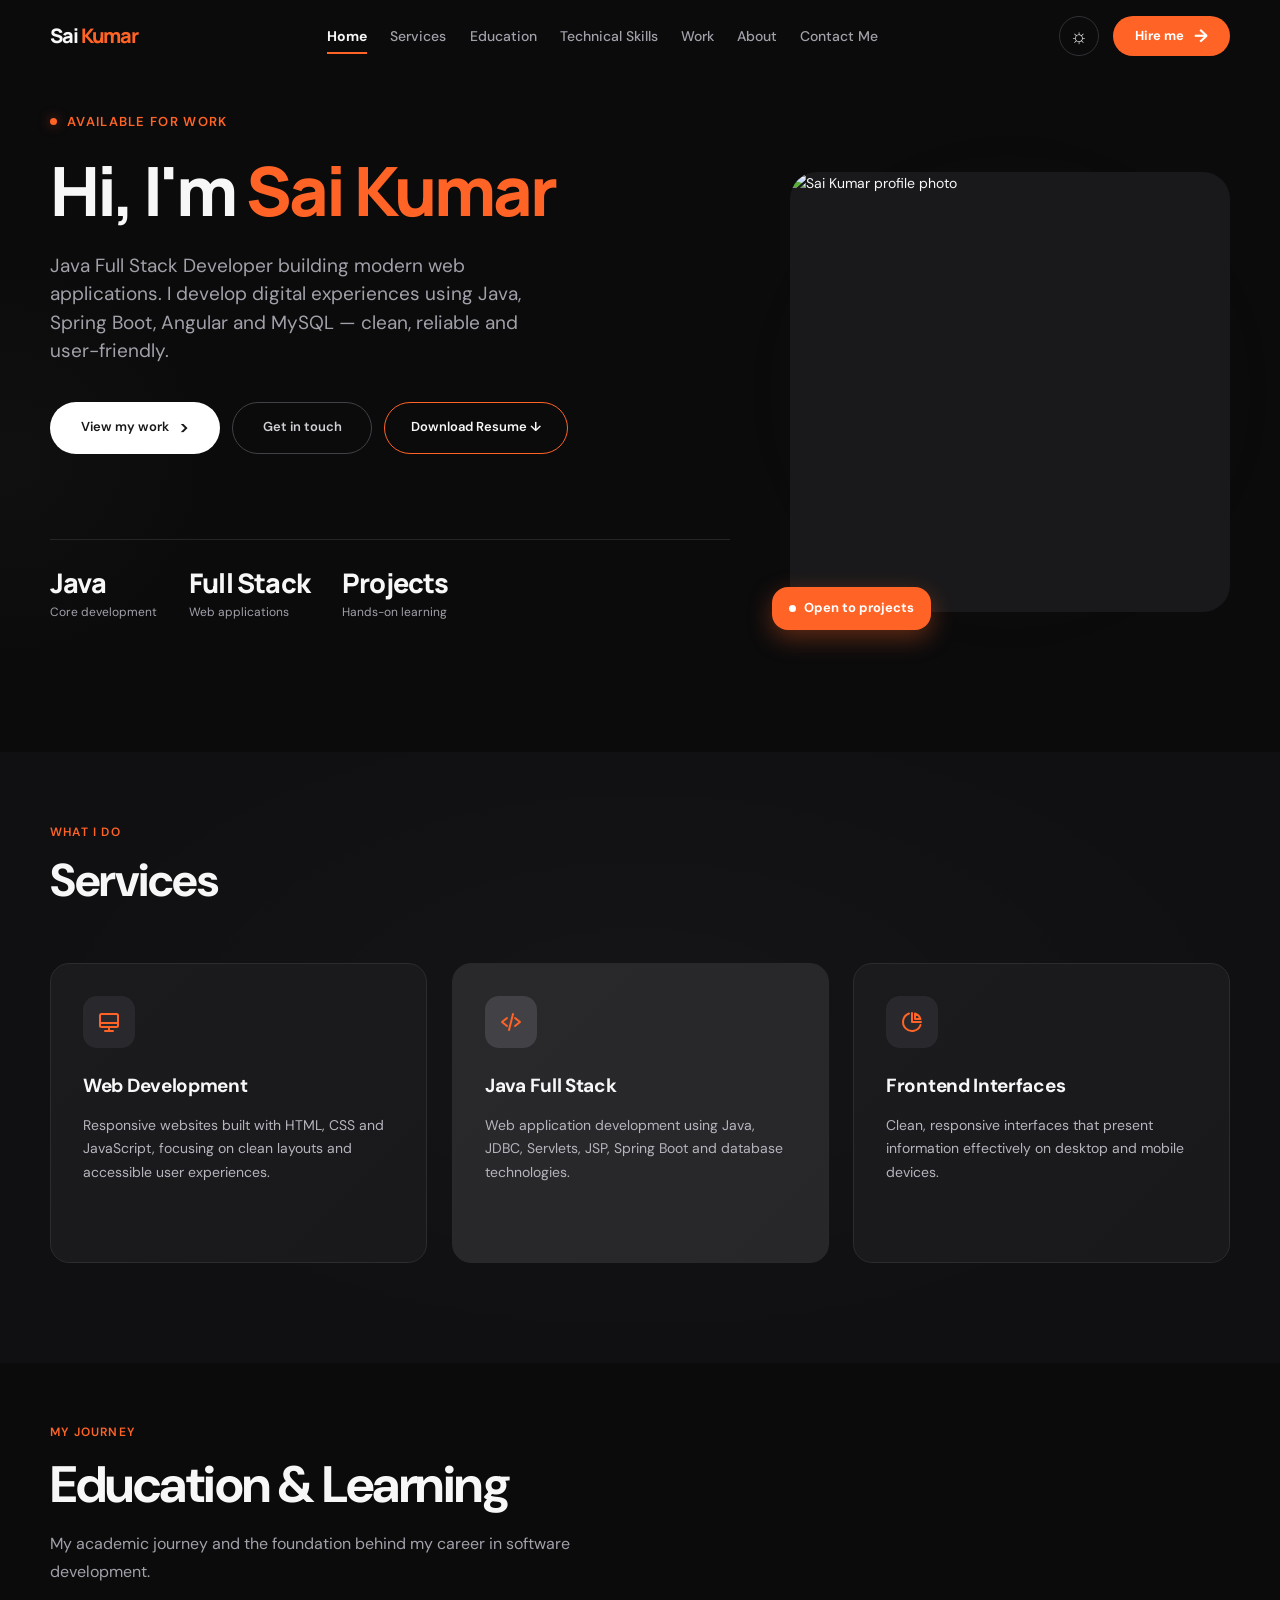
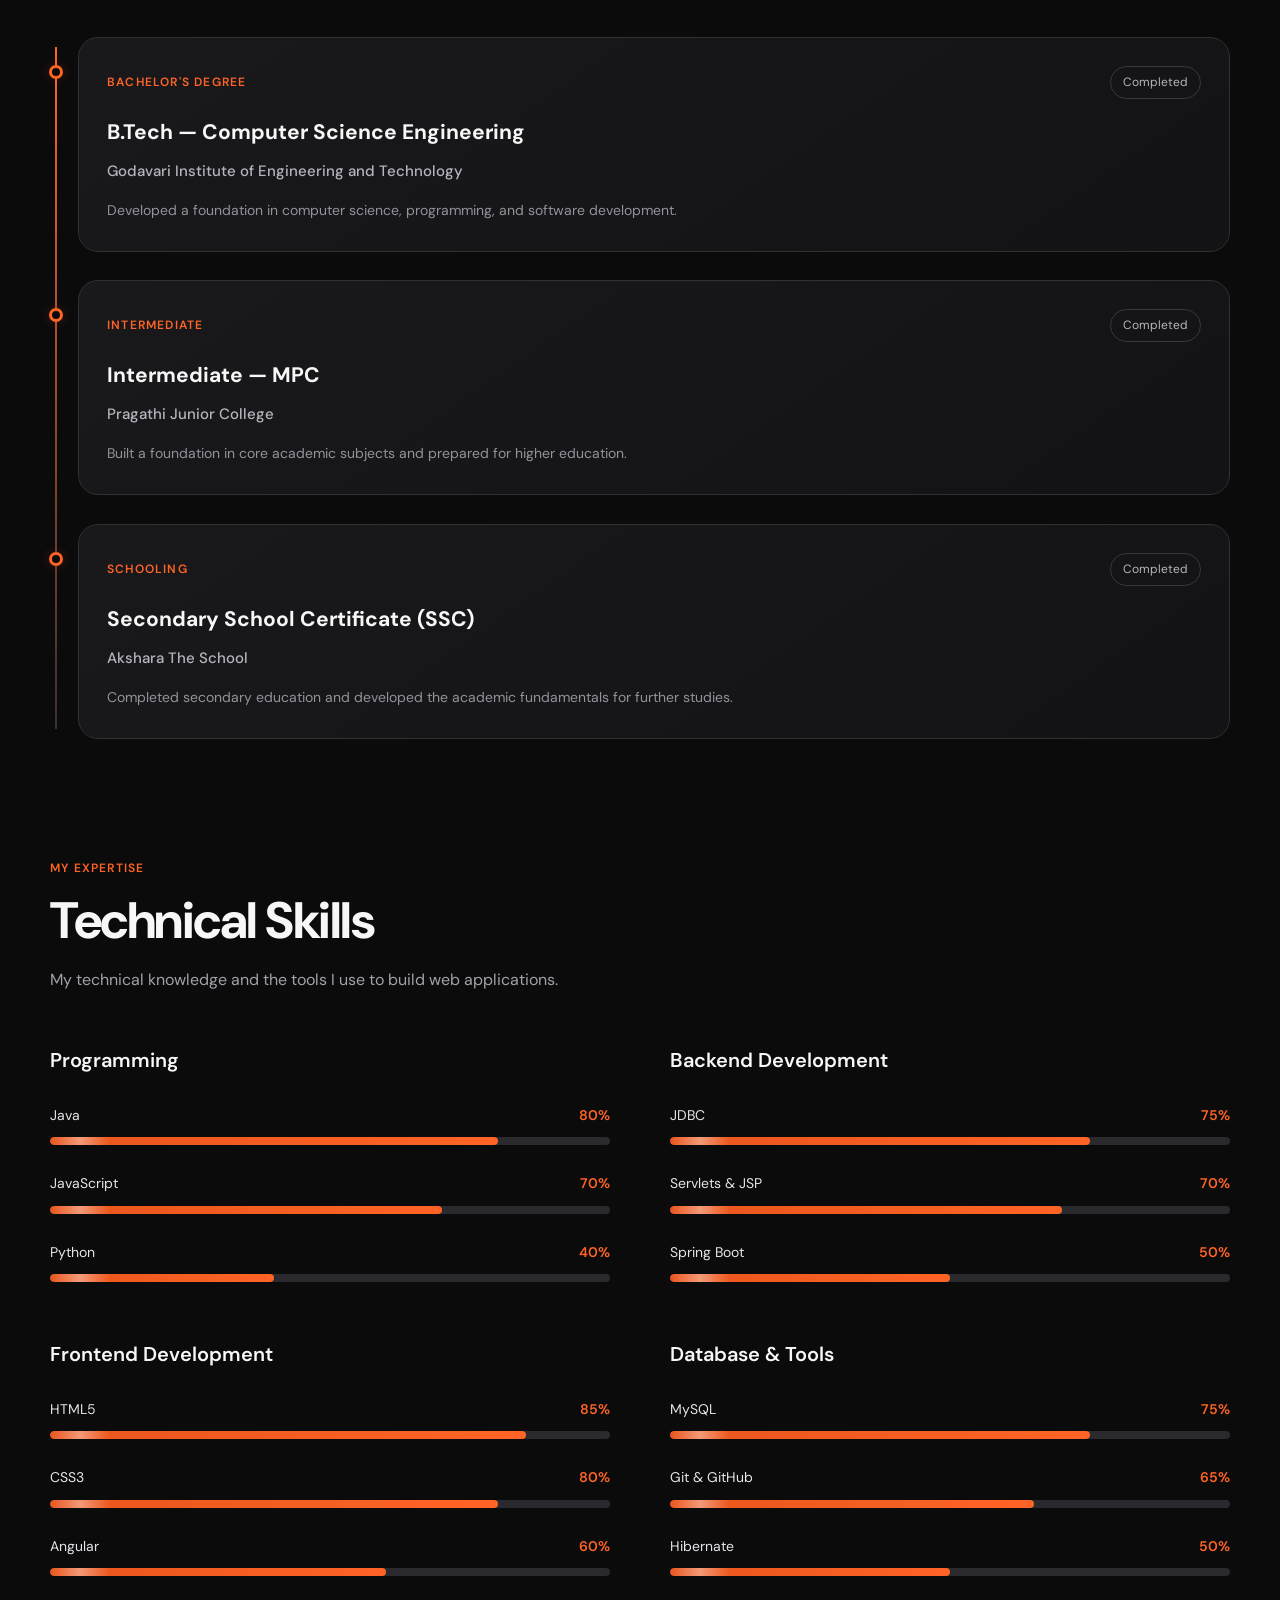
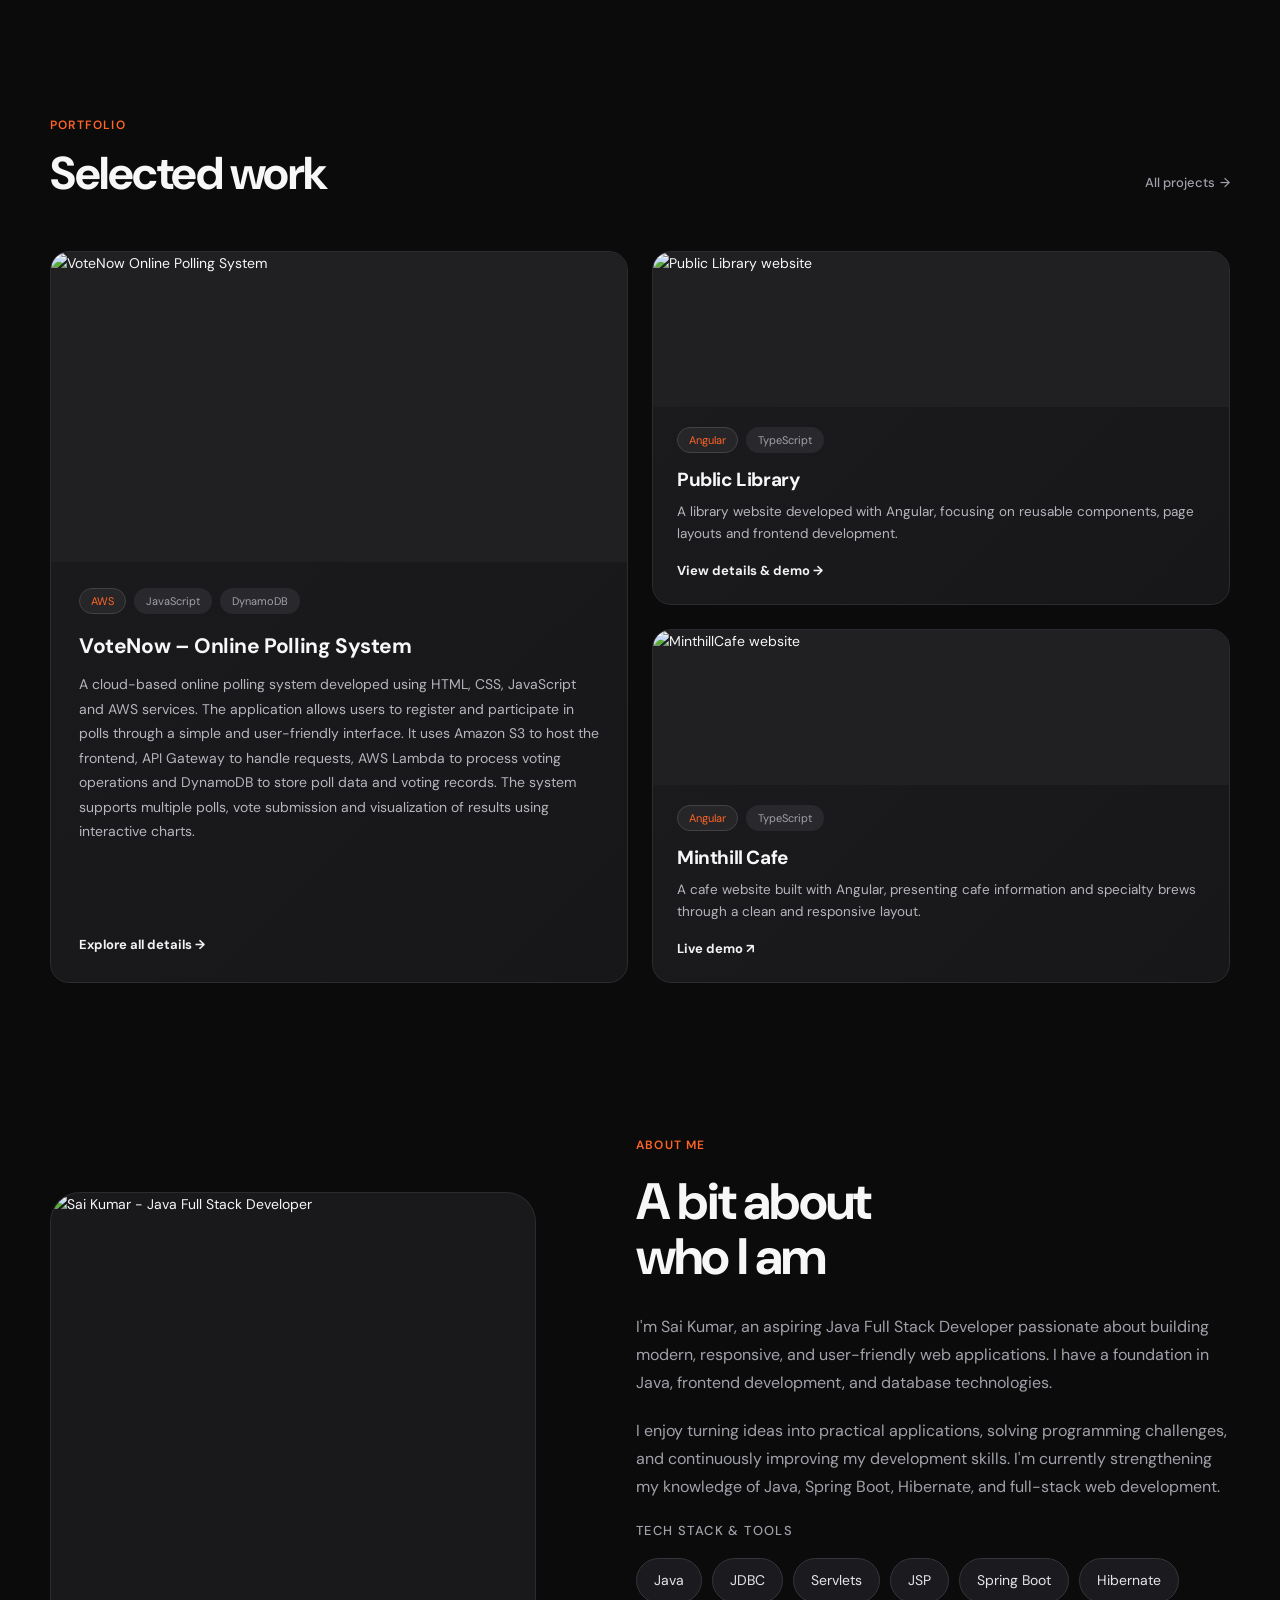
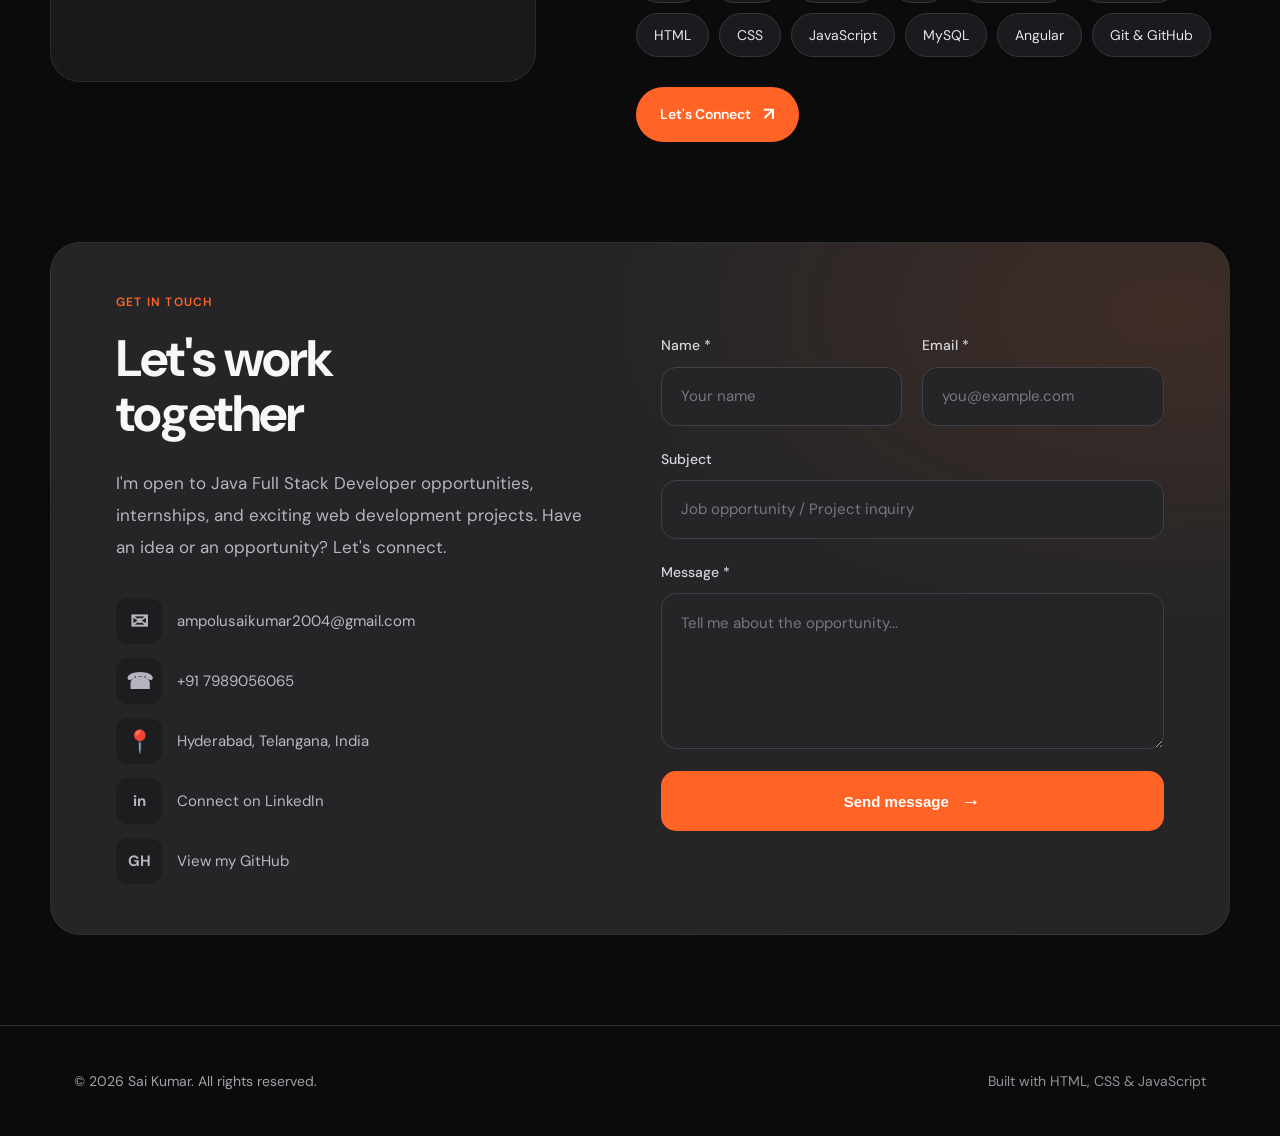
==== commit 1125a389: "changes done for my portfolio" ====
--- a/index.html
+++ b/index.html
@@ -17,6 +17,19 @@
 </head>
 
 <body>
+
+    <!-- PAGE PRELOADER -->
+    <div class="page-preloader" id="pagePreloader" aria-hidden="true">
+        <div class="preloader-inner">
+            <div class="preloader-logo">
+                Sai<span> Kumar</span>
+            </div>
+            <div class="preloader-bar">
+                <div class="preloader-progress"></div>
+            </div>
+            <p class="preloader-text">Loading...</p>
+        </div>
+    </div>
 
     <!-- NAVBAR -->
     <header class="navbar">
@@ -29,7 +42,6 @@
             <a href="#skills">Technical Skills</a>
             <a href="#work">Work</a>
             <a href="#about">About</a>
-            <a href="#reviews">Reviews</a>
             <a href="#contact">Contact Me</a>
         </nav>
 
@@ -64,28 +76,14 @@
 
                 <div class="hero-buttons">
                     <a href="#work" class="primary-btn">
-                        View my work <span> > </span>
+                        View my work <span> &gt; </span>
                     </a>
                     <a href="#contact" class="secondary-btn">
                         Get in touch
                     </a>
-                </div>
-
-                <div class="hero-stats">
-                    <div class="stat">
-                        <h2>Java</h2>
-                        <p>Core development</p>
-                    </div>
-
-                    <div class="stat">
-                        <h2>Full Stack</h2>
-                        <p>Web applications</p>
-                    </div>
-
-                    <div class="stat">
-                        <h2>Projects</h2>
-                        <p>Hands-on learning</p>
-                    </div>
+                    <a href="assets/Sai_Kumar_Resume.pdf" class="download-btn" download>
+                        Download Resume ↓
+                    </a>
                 </div>
             </div>
 
@@ -93,12 +91,29 @@
                 <div class="image-glow"></div>
 
                 <div class="profile-image">
-                    <img src="Assets/profile.png" alt="Sai Kumar profile photo">
+                    <img src="assets/profile.png" alt="Sai Kumar profile photo">
                 </div>
 
                 <div class="project-badge">
                     <span class="badge-dot"></span>
                     Open to projects
+                </div>
+            </div>
+
+            <div class="hero-stats">
+                <div class="stat">
+                    <h2>Java</h2>
+                    <p>Core development</p>
+                </div>
+
+                <div class="stat">
+                    <h2>Full Stack</h2>
+                    <p>Web applications</p>
+                </div>
+
+                <div class="stat">
+                    <h2>Projects</h2>
+                    <p>Hands-on learning</p>
                 </div>
             </div>
 
@@ -192,7 +207,7 @@
                                 <span class="education-status">Completed</span>
                             </div>
 
-                            <h3>B.Tech — Computer Science</h3>
+                            <h3>B.Tech — Computer Science Engineering</h3>
 
                             <h4>
                                 Godavari Institute of Engineering and Technology
@@ -215,9 +230,9 @@
                                 <span class="education-status">Completed</span>
                             </div>
 
-                            <h3>Intermediate — MPC / Your Stream</h3>
-
-                            <h4>Your Junior College Name</h4>
+                            <h3>Intermediate — MPC</h3>
+
+                            <h4>Pragathi Junior College</h4>
 
                             <p>
                                 Built a foundation in core academic subjects
@@ -238,7 +253,7 @@
 
                             <h3>Secondary School Certificate (SSC)</h3>
 
-                            <h4>Your School Name</h4>
+                            <h4>Akshara The School</h4>
 
                             <p>
                                 Completed secondary education and developed
@@ -274,30 +289,30 @@
                         <div class="skill-item">
                             <div class="skill-info">
                                 <span>Java</span>
-                                <span>80%</span>
-                            </div>
-                            <div class="skill-track">
-                                <div class="skill-progress" style="--progress: 80%"></div>
+                                <span class="skill-pct" data-target="80">0%</span>
+                            </div>
+                            <div class="skill-track">
+                                <div class="skill-progress" data-progress="80%"></div>
                             </div>
                         </div>
 
                         <div class="skill-item">
                             <div class="skill-info">
                                 <span>JavaScript</span>
-                                <span>70%</span>
-                            </div>
-                            <div class="skill-track">
-                                <div class="skill-progress" style="--progress: 70%"></div>
+                                <span class="skill-pct" data-target="70">0%</span>
+                            </div>
+                            <div class="skill-track">
+                                <div class="skill-progress" data-progress="70%"></div>
                             </div>
                         </div>
 
                         <div class="skill-item">
                             <div class="skill-info">
                                 <span>Python</span>
-                                <span>40%</span>
-                            </div>
-                            <div class="skill-track">
-                                <div class="skill-progress" style="--progress: 40%"></div>
+                                <span class="skill-pct" data-target="40">0%</span>
+                            </div>
+                            <div class="skill-track">
+                                <div class="skill-progress" data-progress="40%"></div>
                             </div>
                         </div>
                     </div>
@@ -309,30 +324,30 @@
                         <div class="skill-item">
                             <div class="skill-info">
                                 <span>JDBC</span>
-                                <span>75%</span>
-                            </div>
-                            <div class="skill-track">
-                                <div class="skill-progress" style="--progress: 75%"></div>
+                                <span class="skill-pct" data-target="75">0%</span>
+                            </div>
+                            <div class="skill-track">
+                                <div class="skill-progress" data-progress="75%"></div>
                             </div>
                         </div>
 
                         <div class="skill-item">
                             <div class="skill-info">
                                 <span>Servlets &amp; JSP</span>
-                                <span>70%</span>
-                            </div>
-                            <div class="skill-track">
-                                <div class="skill-progress" style="--progress: 70%"></div>
+                                <span class="skill-pct" data-target="70">0%</span>
+                            </div>
+                            <div class="skill-track">
+                                <div class="skill-progress" data-progress="70%"></div>
                             </div>
                         </div>
 
                         <div class="skill-item">
                             <div class="skill-info">
                                 <span>Spring Boot</span>
-                                <span>50%</span>
-                            </div>
-                            <div class="skill-track">
-                                <div class="skill-progress" style="--progress: 50%"></div>
+                                <span class="skill-pct" data-target="50">0%</span>
+                            </div>
+                            <div class="skill-track">
+                                <div class="skill-progress" data-progress="50%"></div>
                             </div>
                         </div>
                     </div>
@@ -344,30 +359,30 @@
                         <div class="skill-item">
                             <div class="skill-info">
                                 <span>HTML5</span>
-                                <span>85%</span>
-                            </div>
-                            <div class="skill-track">
-                                <div class="skill-progress" style="--progress: 85%"></div>
+                                <span class="skill-pct" data-target="85">0%</span>
+                            </div>
+                            <div class="skill-track">
+                                <div class="skill-progress" data-progress="85%"></div>
                             </div>
                         </div>
 
                         <div class="skill-item">
                             <div class="skill-info">
                                 <span>CSS3</span>
-                                <span>80%</span>
-                            </div>
-                            <div class="skill-track">
-                                <div class="skill-progress" style="--progress: 80%"></div>
+                                <span class="skill-pct" data-target="80">0%</span>
+                            </div>
+                            <div class="skill-track">
+                                <div class="skill-progress" data-progress="80%"></div>
                             </div>
                         </div>
 
                         <div class="skill-item">
                             <div class="skill-info">
                                 <span>Angular</span>
-                                <span>60%</span>
-                            </div>
-                            <div class="skill-track">
-                                <div class="skill-progress" style="--progress: 60%"></div>
+                                <span class="skill-pct" data-target="60">0%</span>
+                            </div>
+                            <div class="skill-track">
+                                <div class="skill-progress" data-progress="60%"></div>
                             </div>
                         </div>
                     </div>
@@ -379,30 +394,30 @@
                         <div class="skill-item">
                             <div class="skill-info">
                                 <span>MySQL</span>
-                                <span>75%</span>
-                            </div>
-                            <div class="skill-track">
-                                <div class="skill-progress" style="--progress: 75%"></div>
+                                <span class="skill-pct" data-target="75">0%</span>
+                            </div>
+                            <div class="skill-track">
+                                <div class="skill-progress" data-progress="75%"></div>
                             </div>
                         </div>
 
                         <div class="skill-item">
                             <div class="skill-info">
                                 <span>Git &amp; GitHub</span>
-                                <span>65%</span>
-                            </div>
-                            <div class="skill-track">
-                                <div class="skill-progress" style="--progress: 65%"></div>
+                                <span class="skill-pct" data-target="65">0%</span>
+                            </div>
+                            <div class="skill-track">
+                                <div class="skill-progress" data-progress="65%"></div>
                             </div>
                         </div>
 
                         <div class="skill-item">
                             <div class="skill-info">
                                 <span>Hibernate</span>
-                                <span>50%</span>
-                            </div>
-                            <div class="skill-track">
-                                <div class="skill-progress" style="--progress: 50%"></div>
+                                <span class="skill-pct" data-target="50">0%</span>
+                            </div>
+                            <div class="skill-track">
+                                <div class="skill-progress" data-progress="50%"></div>
                             </div>
                         </div>
                     </div>
@@ -431,7 +446,7 @@
                 <!-- PROJECT 1: LARGE LEFT CARD -->
                 <article class="work-card work-card-large">
                     <div class="work-image">
-                        <img src="Assets/votenow.png" alt="VoteNow Online Polling System">
+                        <img src="assets/votenow.png" alt="VoteNow Online Polling System">
                     </div>
 
                     <div class="work-details">
@@ -451,31 +466,17 @@
                             API Gateway to handle requests, AWS Lambda to process voting
                             operations and DynamoDB to store poll data and voting records.
                             The system supports multiple polls, vote submission and
-                            visualization of results using interactive charts. It also
-                            includes an admin interface for managing polls and helps make
-                            the voting process accessible, organized and efficient.
+                            visualization of results using interactive charts.
                         </p>
 
-                        <p>
-                            The application allows users to
-                            register and participate in polls through a simple and
-                            user-friendly interface. It uses Amazon S3 to host the frontend,
-                            API Gateway to handle requests, AWS Lambda to process voting
-                            operations and DynamoDB to store poll data and voting records.
-                            The system supports multiple polls, vote submission and
-                            visualization of results using interactive charts. It also
-                            includes an admin interface for managing polls and helps make
-                            the voting process accessible, organized and efficient.
-                        </p>
-
-                        <a href="#" class="case-link">View project →</a>
+                        <a href="projects.html" class="case-link">Explore all details →</a>
                     </div>
                 </article>
 
                 <!-- PROJECT 2: TOP RIGHT -->
                 <article class="work-card">
                     <div class="work-image">
-                        <img src="Assets/library.png" alt="Public Library website">
+                        <img src="assets/library.png" alt="Public Library website">
                     </div>
 
                     <div class="work-details">
@@ -492,30 +493,31 @@
                             development.
                         </p>
 
-                        <a href="#" class="case-link">View project →</a>
+                        <a href="projects.html" class="case-link">View details &amp; demo →</a>
                     </div>
                 </article>
 
                 <!-- PROJECT 3: BOTTOM RIGHT -->
                 <article class="work-card">
                     <div class="work-image">
-                        <img src="Assets/minthillcafe.png" alt="MinthillCafe website">
+                        <img src="assets/minthillcafe.png" alt="MinthillCafe website">
                     </div>
 
                     <div class="work-details">
                         <div class="project-tags">
                             <span class="tag tag-active">Angular</span>
-                            <span class="tag">Web Design</span>
-                        </div>
-
-                        <h3>MinthillCafe</h3>
+                            <span class="tag">TypeScript</span>
+                        </div>
+
+                        <h3>Minthill Cafe</h3>
 
                         <p>
                             A cafe website built with Angular, presenting cafe
-                            information through a clean and responsive layout.
+                            information and specialty brews through a clean and responsive layout.
                         </p>
 
-                        <a href="#" class="case-link">View project →</a>
+                        <a href="https://asaikumar2004.github.io/CoffeeWebsite-Angular/" target="_blank"
+                            rel="noopener noreferrer" class="case-link">Live demo ↗</a>
                     </div>
                 </article>
 
@@ -529,7 +531,7 @@
 
                 <!-- Left: Profile Image -->
                 <div class="about-image">
-                    <img src="Assets/profile.png" alt="Sai Kumar - Java Full Stack Developer">
+                    <img src="assets/profile.png" alt="Sai Kumar - Java Full Stack Developer">
                 </div>
 
                 <!-- Right: About Content -->
@@ -582,88 +584,6 @@
         </section>
 
 
-        <!-- REVIEWS SECTION -->
-        <section class="reviews-section" id="reviews">
-            <div class="reviews-container">
-
-                <div class="reviews-heading">
-                    <span class="section-label">SOCIAL PROOF</span>
-                    <h2>What clients say</h2>
-                </div>
-
-                <div class="reviews-grid">
-
-                    <!-- Review 1 -->
-                    <article class="review-card">
-                        <div class="review-stars" aria-label="5 out of 5 stars">
-                            ★★★★★
-                        </div>
-
-                        <p class="review-text">
-                            "Sai delivered our website project with great attention
-                            to detail. The design was clean, responsive, and easy
-                            to use. I would happily recommend his work."
-                        </p>
-
-                        <div class="review-author">
-                            <img src="Assets/reviewer1.jpg" alt="Reviewer profile" loading="lazy">
-
-                            <div>
-                                <h3>Project Client</h3>
-                                <span>Website Development</span>
-                            </div>
-                        </div>
-                    </article>
-
-                    <!-- Review 2 -->
-                    <article class="review-card featured-review">
-                        <div class="review-stars" aria-label="5 out of 5 stars">
-                            ★★★★★
-                        </div>
-
-                        <p class="review-text">
-                            "Working with Sai was a smooth experience.
-                            He understood the requirements, communicated clearly,
-                            and focused on creating a practical solution."
-                        </p>
-
-                        <div class="review-author">
-                            <img src="Assets/reviewer2.jpg" alt="Reviewer profile" loading="lazy">
-
-                            <div>
-                                <h3>Project Collaborator</h3>
-                                <span>Full Stack Project</span>
-                            </div>
-                        </div>
-                    </article>
-
-                    <!-- Review 3 -->
-                    <article class="review-card">
-                        <div class="review-stars" aria-label="5 out of 5 stars">
-                            ★★★★★
-                        </div>
-
-                        <p class="review-text">
-                            "Sai showed dedication throughout the project.
-                            He paid attention to the requirements and worked
-                            toward delivering a polished final result."
-                        </p>
-
-                        <div class="review-author">
-                            <img src="Assets/reviewer3.jpg" alt="Reviewer profile" loading="lazy">
-
-                            <div>
-                                <h3>Project Teammate</h3>
-                                <span>Application Development</span>
-                            </div>
-                        </div>
-                    </article>
-
-                </div>
-            </div>
-        </section>
-
-
         <!-- CONTACT SECTION -->
         <section class="contact-section" id="contact">
             <div class="contact-container">
@@ -682,10 +602,20 @@
 
                     <div class="contact-links">
 
-                        <a href="ampolusaikumar2004@gmail.com" class="contact-link">
+                        <a href="mailto:ampolusaikumar2004@gmail.com" class="contact-link">
                             <span class="contact-icon">&#9993;</span>
                             <span>ampolusaikumar2004@gmail.com</span>
                         </a>
+
+                        <a href="tel:+917989056065" class="contact-link">
+                            <span class="contact-icon">&#9742;</span>
+                            <span>+91 7989056065</span>
+                        </a>
+
+                        <div class="contact-link">
+                            <span class="contact-icon">&#128205;</span>
+                            <span>Hyderabad, Telangana, India</span>
+                        </div>
 
                         <a href="https://www.linkedin.com/ampolu-saikumar" target="_blank" rel="noopener noreferrer"
                             class="contact-link">
@@ -693,7 +623,8 @@
                             <span>Connect on LinkedIn</span>
                         </a>
 
-                        <a href="https://github.com/ASaikumar2004" target="_blank" rel="noopener noreferrer" class="contact-link">
+                        <a href="https://github.com/ASaikumar2004" target="_blank" rel="noopener noreferrer"
+                            class="contact-link">
                             <span class="contact-icon github-icon">GH</span>
                             <span>View my GitHub</span>
                         </a>
@@ -702,8 +633,7 @@
                 </div>
 
                 <!-- Right side: Contact form -->
-                <form class="contact-form" id="contact">
-
+                <form class="contact-form" id="contactForm">
                     <div class="form-row">
                         <div class="form-group">
                             <label for="contactName">Name *</label>
@@ -728,7 +658,7 @@
                             rows="5" required></textarea>
                     </div>
 
-                    <button type="submit" class="contact-submit">
+                    <button type="submit" class="contact-submit" id="contactSubmitBtn">
                         Send message <span>&rarr;</span>
                     </button>
 
@@ -749,11 +679,6 @@
                         &copy; <span id="footerYear"></span> Sai Kumar.
                         All rights reserved.
                     </p>
-
-                    <p class="footer-credit">
-                        Designed and developed by
-                        <a href="#home">Sai Kumar</a>
-                    </p>
                 </div>
 
                 <div class="footer-right">
@@ -765,7 +690,11 @@
     </main>
 
 
-
+    <!-- BACK TO TOP BUTTON -->
+    <button class="back-to-top" id="backToTop" aria-label="Back to top" title="Back to top">↑</button>
+
+    <!-- EmailJS SDK -->
+    <script src="https://cdn.jsdelivr.net/npm/@emailjs/browser@4/dist/email.min.js"></script>
     <script src="script.js"></script>
 </body>
 
--- a/style.css
+++ b/style.css
@@ -1,7 +1,7 @@
-
 /* =========================================
-   GLOBAL STYLES
-========================================= */
+   GLOBAL STYLES & DESIGN TOKENS
+   Portfolio - Ampolu Sai Kumar
+   ========================================= */
 
 :root {
     --bg: #0b0b0c;
@@ -22,6 +22,7 @@
 html {
     scroll-behavior: smooth;
     scroll-padding-top: 90px;
+    max-width: 100%;
 }
 
 body {
@@ -31,6 +32,8 @@
     font-size: 14px;
     line-height: 1.6;
     overflow-x: hidden;
+    max-width: 100%;
+    transition: background-color 0.3s ease, color 0.3s ease;
 }
 
 a {
@@ -38,13 +41,126 @@
     text-decoration: none;
 }
 
-button {
-    font: inherit;
+img {
+    max-width: 100%;
+    display: block;
 }
 
 /* =========================================
-   1. NAVBAR
-========================================= */
+   PAGE PRELOADER (LOAD / REFRESH ANIMATION)
+   ========================================= */
+
+body.is-loading {
+    overflow: hidden !important;
+}
+
+.page-preloader {
+    position: fixed;
+    inset: 0;
+    width: 100%;
+    height: 100vh;
+    background: #0b0b0c;
+    z-index: 99999;
+    display: flex;
+    align-items: center;
+    justify-content: center;
+    opacity: 1;
+    visibility: visible;
+    transition: opacity 0.6s cubic-bezier(0.16, 1, 0.3, 1), visibility 0.6s ease;
+}
+
+body.light-theme .page-preloader {
+    background: #f7f7f7;
+}
+
+.page-preloader.fade-out {
+    opacity: 0;
+    visibility: hidden;
+    pointer-events: none;
+}
+
+.preloader-inner {
+    display: flex;
+    flex-direction: column;
+    align-items: center;
+    gap: 16px;
+    text-align: center;
+}
+
+.preloader-logo {
+    font-family: "Manrope", sans-serif;
+    font-size: 34px;
+    font-weight: 800;
+    letter-spacing: -1.2px;
+    color: #f7f7f8;
+    animation: preloaderPulse 1.4s infinite ease-in-out;
+}
+
+body.light-theme .preloader-logo {
+    color: #171719;
+}
+
+.preloader-logo span {
+    color: var(--accent);
+}
+
+@keyframes preloaderPulse {
+
+    0%,
+    100% {
+        transform: scale(1);
+        opacity: 1;
+    }
+
+    50% {
+        transform: scale(1.05);
+        opacity: 0.85;
+    }
+}
+
+.preloader-bar {
+    width: 180px;
+    height: 4px;
+    border-radius: 10px;
+    background: #202025;
+    overflow: hidden;
+    position: relative;
+}
+
+body.light-theme .preloader-bar {
+    background: #e2e2e8;
+}
+
+.preloader-progress {
+    width: 0%;
+    height: 100%;
+    border-radius: inherit;
+    background: linear-gradient(90deg, #e9551c, var(--accent));
+    box-shadow: 0 0 14px rgba(255, 100, 38, 0.8);
+    animation: preloaderFill 1.1s cubic-bezier(0.2, 0.8, 0.2, 1) forwards;
+}
+
+@keyframes preloaderFill {
+    0% {
+        width: 0%;
+    }
+
+    45% {
+        width: 70%;
+    }
+
+    100% {
+        width: 100%;
+    }
+}
+
+.preloader-text {
+    font-size: 12px;
+    color: var(--muted);
+    font-weight: 600;
+    letter-spacing: 1.5px;
+    text-transform: uppercase;
+}
 
 .navbar {
     width: min(1180px, calc(100% - 48px));
@@ -53,10 +169,12 @@
     display: flex;
     align-items: center;
     justify-content: space-between;
+    gap: 20px;
     position: sticky;
     top: 0;
     z-index: 100;
     background: var(--bg);
+    transition: background-color 0.3s ease;
 }
 
 .logo {
@@ -65,6 +183,8 @@
     font-weight: 800;
     letter-spacing: -1.1px;
     white-space: nowrap;
+    flex-shrink: 0;
+    margin-right: 28px;
 }
 
 .logo span {
@@ -74,7 +194,8 @@
 .nav-links {
     display: flex;
     align-items: center;
-    gap: 32px;
+    gap: clamp(14px, 1.8vw, 28px);
+    flex-shrink: 1;
 }
 
 .nav-links a {
@@ -83,6 +204,7 @@
     color: var(--muted);
     font-size: 14px;
     font-weight: 500;
+    white-space: nowrap;
     transition: color 0.25s ease;
 }
 
@@ -93,7 +215,7 @@
     bottom: 0;
     width: 100%;
     height: 2px;
-    background: var(--text);
+    background: var(--accent);
     transform: scaleX(0);
     transform-origin: left;
     transition: transform 0.25s ease;
@@ -117,6 +239,8 @@
     display: flex;
     align-items: center;
     gap: 14px;
+    flex-shrink: 0;
+    margin-left: 20px;
 }
 
 .theme-btn {
@@ -130,6 +254,12 @@
     color: var(--text);
     font-size: 20px;
     cursor: pointer;
+    transition: border-color 0.25s ease, transform 0.25s ease, color 0.25s ease;
+}
+
+.theme-btn:hover {
+    border-color: var(--accent);
+    transform: rotate(20deg);
 }
 
 .hire-btn {
@@ -144,10 +274,12 @@
     color: #ffffff;
     font-size: 13px;
     font-weight: 700;
-    transition: transform 0.25s ease;
+    white-space: nowrap;
+    transition: transform 0.25s ease, background 0.25s ease;
 }
 
 .hire-btn:hover {
+    background: #e9551c;
     transform: translateY(-2px);
 }
 
@@ -158,27 +290,38 @@
 
 .menu-btn {
     display: none;
-    border: none;
+    align-items: center;
+    justify-content: center;
+    width: 40px;
+    height: 40px;
+    border: 1px solid var(--border);
+    border-radius: 10px;
     background: transparent;
     color: var(--text);
     font-size: 24px;
     cursor: pointer;
+    transition: border-color 0.25s ease;
+}
+
+.menu-btn:hover {
+    border-color: var(--accent);
 }
 
 /* =========================================
    2. HERO SECTION
-========================================= */
+   ========================================= */
 
 .hero {
     width: min(1180px, calc(100% - 48px));
-    min-height: 715px;
+    min-height: 680px;
     margin: 0 auto;
-    padding: 40px 0 90px;
+    padding: 40px 0 80px;
     display: grid;
-    grid-template-columns: minmax(0, 604px) 440px;
-    justify-content: space-between;
-    align-items: center;
-    gap: 60px;
+    grid-template-columns: minmax(0, 1fr) 440px;
+    grid-template-rows: auto auto;
+    column-gap: 60px;
+    row-gap: 20px;
+    align-items: start;
     position: relative;
 }
 
@@ -189,17 +332,14 @@
     height: 420px;
     top: 180px;
     left: -250px;
-    background: radial-gradient(
-        circle,
-        rgba(45, 45, 45, 0.15),
-        transparent 70%
-    );
+    background: radial-gradient(circle, rgba(45, 45, 45, 0.15), transparent 70%);
     pointer-events: none;
 }
 
 .hero-content {
+    grid-column: 1;
+    grid-row: 1;
     width: 100%;
-    max-width: 604px;
     position: relative;
     z-index: 1;
 }
@@ -223,6 +363,21 @@
     border-radius: 50%;
     background: var(--accent);
     box-shadow: 0 0 12px rgba(255, 100, 38, 0.5);
+    animation: pulse 2s infinite ease-in-out;
+}
+
+@keyframes pulse {
+
+    0%,
+    100% {
+        opacity: 1;
+        transform: scale(1);
+    }
+
+    50% {
+        opacity: 0.5;
+        transform: scale(0.85);
+    }
 }
 
 .hero h1 {
@@ -254,65 +409,81 @@
 .hero-buttons {
     display: flex;
     align-items: center;
-    gap: 16px;
-    margin-top: 40px;
+    gap: 12px;
+    margin-top: 36px;
+    flex-wrap: wrap;
 }
 
 .primary-btn,
-.secondary-btn {
+.secondary-btn,
+.download-btn {
     min-height: 52px;
-    padding: 0 27px;
+    padding: 0 26px;
     display: inline-flex;
     align-items: center;
     justify-content: center;
-    gap: 12px;
+    gap: 10px;
     border-radius: 50px;
     font-size: 13px;
     font-weight: 600;
     white-space: nowrap;
-    transition:
-        transform 0.25s ease,
-        background 0.25s ease,
-        border-color 0.25s ease;
+    text-decoration: none;
+    transition: transform 0.25s ease, background 0.25s ease, border-color 0.25s ease, color 0.25s ease, box-shadow 0.25s ease;
 }
 
 .primary-btn {
-    min-width: 180px;
+    min-width: 170px;
     background: #ffffff;
     color: #171719;
 }
 
+.primary-btn:hover {
+    transform: translateY(-3px);
+    background: #ebebeb;
+    box-shadow: 0 8px 20px rgba(255, 255, 255, 0.15);
+}
+
 .primary-btn span {
     font-size: 18px;
 }
 
 .secondary-btn {
-    min-width: 150px;
+    min-width: 140px;
     border: 1px solid #414147;
     background: transparent;
     color: #d1d1d5;
 }
 
-.primary-btn:hover,
 .secondary-btn:hover {
     transform: translateY(-3px);
-}
-
-.secondary-btn:hover {
     border-color: var(--accent);
-}
-
-/* Hero statistics */
+    color: #ffffff;
+    box-shadow: 0 8px 20px rgba(255, 100, 38, 0.2);
+}
+
+.download-btn {
+    border: 1px solid var(--accent);
+    color: var(--text);
+    background: transparent;
+}
+
+.download-btn:hover {
+    background: var(--accent);
+    color: #ffffff;
+    transform: translateY(-3px);
+    box-shadow: 0 8px 20px rgba(255, 100, 38, 0.35);
+}
 
 .hero-stats {
+    grid-column: 1;
+    grid-row: 2;
     width: 100%;
-    max-width: 604px;
     display: flex;
     justify-content: flex-start;
     align-items: flex-start;
     gap: 32px;
-    margin-top: 58px;
-    padding-top: 30px;
+    margin-top: 14px;
+    padding-top: 26px;
     border-top: 1px solid #252528;
 }
 
@@ -336,24 +507,21 @@
     white-space: nowrap;
 }
 
-/* Hero profile image */
-
 .hero-image-area {
+    grid-column: 2;
+    grid-row: 1 / span 2;
     width: 440px;
     height: 440px;
     position: relative;
     display: block;
     justify-self: end;
+    align-self: center;
 }
 
 .image-glow {
     position: absolute;
     inset: -30px;
-    background: radial-gradient(
-        circle,
-        rgba(255, 100, 38, 0.09),
-        transparent 70%
-    );
+    background: radial-gradient(circle, rgba(255, 100, 38, 0.09), transparent 70%);
     filter: blur(25px);
     pointer-events: none;
 }
@@ -387,6 +555,7 @@
     font-size: 13px;
     font-weight: 700;
     white-space: nowrap;
+    box-shadow: 0 8px 24px rgba(255, 100, 38, 0.35);
 }
 
 .badge-dot {
@@ -400,24 +569,17 @@
 
 /* =========================================
    3. SERVICES SECTION
-========================================= */
+   ========================================= */
 
 .services-section {
     width: 100%;
-    max-width: none;
     margin: 0;
-    padding: 68px max(40px, calc((100% - 1180px) / 2)) 100px;
-    border-top: none;
-    background:
-        radial-gradient(
-            ellipse at 50% 45%,
-            rgba(255, 255, 255, 0.018),
-            transparent 70%
-        ),
-        #101012;
+    padding: 68px max(24px, calc((100% - 1180px) / 2)) 100px;
+    background: radial-gradient(ellipse at 50% 45%, rgba(255, 255, 255, 0.018), transparent 70%), #101012;
 }
 
 .section-label {
+    display: inline-block;
     margin-bottom: 12px;
     color: var(--accent);
     font-size: 12px;
@@ -426,7 +588,7 @@
     line-height: 1.5;
 }
 
-.services-section > h2,
+.services-section>h2,
 .work-heading h2 {
     margin: 0;
     color: #f7f7f8;
@@ -455,10 +617,7 @@
     background: linear-gradient(135deg, #1b1b1e, #19191c);
     border: 1px solid #2c2c30;
     border-radius: 19px;
-    transition:
-        background 0.25s ease,
-        border-color 0.25s ease,
-        transform 0.25s ease;
+    transition: background 0.25s ease, border-color 0.25s ease, transform 0.25s ease;
 }
 
 .service-card.featured-card {
@@ -467,7 +626,7 @@
 }
 
 .service-card:hover {
-    transform: translateY(-3px);
+    transform: translateY(-4px);
     border-color: #414146;
 }
 
@@ -512,19 +671,15 @@
     line-height: 1.7;
 }
 
-
-
-
-
-/* =========================
-   EDUCATION SECTION
-========================= */
+/* =========================================
+   4. EDUCATION SECTION
+   ========================================= */
 
 .education-section {
     width: 100%;
-    padding: 50px 24px;
-    background: var(--bg, #0b0b0c);
-    color: var(--text, #f7f7f8);
+    padding: 60px 24px;
+    background: var(--bg);
+    color: var(--text);
 }
 
 .education-container {
@@ -546,17 +701,16 @@
     font-size: clamp(36px, 4vw, 52px);
     line-height: 1.1;
     letter-spacing: -1.5px;
-}
-
-.education-heading > p {
+    font-weight: 700;
+}
+
+.education-heading>p {
     max-width: 600px;
     margin: 0;
-    color: var(--muted, #a1a1aa);
+    color: var(--muted);
     font-size: 16px;
     line-height: 1.8;
 }
-
-/* Timeline */
 
 .education-timeline {
     position: relative;
@@ -573,18 +727,12 @@
     bottom: 10px;
     left: 5px;
     width: 2px;
-    background: linear-gradient(
-        to bottom,
-        var(--accent, #ff6426),
-        #393034
-    );
+    background: linear-gradient(to bottom, var(--accent), #393034);
 }
 
 .education-item {
     position: relative;
 }
-
-/* Timeline Dot */
 
 .timeline-marker {
     position: absolute;
@@ -592,35 +740,25 @@
     left: -29px;
     width: 14px;
     height: 14px;
-    border: 3px solid var(--accent, #ff6426);
+    border: 3px solid var(--accent);
     border-radius: 50%;
-    background: var(--bg, #0b0b0c);
+    background: var(--bg);
     box-shadow: 0 0 12px rgba(255, 100, 38, 0.2);
     z-index: 1;
 }
-
-/* Education Card */
 
 .education-card {
     padding: 28px;
     border: 1px solid #303035;
     border-radius: 20px;
-    background: linear-gradient(
-        145deg,
-        #19191c,
-        #131315
-    );
-    transition:
-        transform 0.3s ease,
-        border-color 0.3s ease;
+    background: linear-gradient(145deg, #19191c, #131315);
+    transition: transform 0.3s ease, border-color 0.3s ease;
 }
 
 .education-card:hover {
     transform: translateY(-4px);
-    border-color: var(--accent, #ff6426);
-}
-
-/* Card Details */
+    border-color: var(--accent);
+}
 
 .education-meta {
     display: flex;
@@ -632,7 +770,7 @@
 }
 
 .education-type {
-    color: var(--accent, #ff6426);
+    color: var(--accent);
     font-size: 12px;
     font-weight: 600;
     letter-spacing: 1.2px;
@@ -668,48 +806,14 @@
     line-height: 1.8;
 }
 
-/* Responsive */
-
-@media (max-width: 600px) {
-    .education-section {
-        padding: 65px 20px;
-    }
-
-    .education-heading h2 {
-        font-size: 36px;
-    }
-
-    .education-timeline {
-        padding-left: 23px;
-        gap: 20px;
-    }
-
-    .timeline-marker {
-        left: -24px;
-    }
-
-    .education-card {
-        padding: 22px 18px;
-        border-radius: 16px;
-    }
-
-    .education-card h3 {
-        font-size: 18px;
-    }
-}
-
-
-
-
 /* =========================================
-   4. SELECTED WORK SECTION
-========================================= */
+   5. SELECTED WORK SECTION
+   ========================================= */
 
 .work-section {
     width: min(1180px, calc(100% - 48px));
     margin: 0 auto;
-    padding: 30px 0 90px;
-    border-top: none;
+    padding: 50px 0 90px;
     background: var(--bg);
 }
 
@@ -744,36 +848,42 @@
 .work-grid {
     display: grid;
     grid-template-columns: repeat(2, minmax(0, 1fr));
-    align-items: start;
-    gap: 25px;
+    grid-template-rows: 1fr 1fr;
+    gap: 24px;
+    align-items: stretch;
 }
 
 .work-card {
+    display: flex;
+    flex-direction: column;
+    height: 100%;
     min-width: 0;
     overflow: hidden;
     border: 1px solid #2c2c30;
     border-radius: 19px;
     background: linear-gradient(135deg, #1b1b1e, #171719);
-    transition: border-color 0.25s ease;
+    transition: border-color 0.25s ease, transform 0.25s ease, box-shadow 0.25s ease;
 }
 
 .work-card:hover {
     border-color: #414146;
+    transform: translateY(-3px);
 }
 
 .work-card-large {
-    grid-row: span 2;
+    grid-row: 1 / span 2;
 }
 
 .work-image {
     width: 100%;
-    height: 215px;
+    height: 155px;
     overflow: hidden;
     background: #202023;
+    flex-shrink: 0;
 }
 
 .work-card-large .work-image {
-    height: 360px;
+    height: 310px;
 }
 
 .work-image img {
@@ -790,11 +900,14 @@
 }
 
 .work-details {
-    padding: 25px;
+    display: flex;
+    flex-direction: column;
+    flex-grow: 1;
+    padding: 20px 24px 22px;
 }
 
 .work-card-large .work-details {
-    padding: 29px;
+    padding: 26px 28px;
 }
 
 .project-tags {
@@ -802,6 +915,10 @@
     flex-wrap: wrap;
     align-items: center;
     gap: 8px;
+    margin-bottom: 14px;
+}
+
+.work-card-large .project-tags {
     margin-bottom: 18px;
 }
 
@@ -809,8 +926,8 @@
     display: inline-flex;
     align-items: center;
     justify-content: center;
-    min-height: 28px;
-    padding: 5px 12px;
+    min-height: 26px;
+    padding: 4px 11px;
     border-radius: 30px;
     background: #29292d;
     border: 1px solid transparent;
@@ -827,48 +944,59 @@
 }
 
 .work-details h3 {
-    margin: 0 0 10px;
+    margin: 0 0 8px;
     color: #f7f7f8;
     font-family: "DM Sans", sans-serif;
-    font-size: 20px;
+    font-size: 19px;
     font-weight: 700;
-    line-height: 1.4;
+    line-height: 1.35;
     letter-spacing: -0.4px;
+}
+
+.work-card-large .work-details h3 {
+    font-size: 21px;
+    margin-bottom: 12px;
 }
 
 .work-details p {
     margin: 0;
     color: #b5b5bd;
+    font-size: 13.5px;
+    font-weight: 400;
+    line-height: 1.65;
+}
+
+.work-card-large .work-details p {
     font-size: 14px;
-    font-weight: 400;
     line-height: 1.75;
 }
 
 .case-link {
-    display: inline-block;
-    margin-top: 20px;
+    display: inline-flex;
+    align-items: center;
+    gap: 5px;
+    margin-top: auto;
+    padding-top: 16px;
     color: #f2f2f4;
     font-size: 13px;
     font-weight: 700;
-    transition: color 0.25s ease;
+    transition: color 0.25s ease, transform 0.25s ease;
 }
 
 .case-link:hover {
     color: var(--accent);
-}
-
-
-
-
-/* =========================
-   TECHNICAL SKILLS
-========================= */
+    transform: translateX(2px);
+}
+
+/* =========================================
+   6. TECHNICAL SKILLS SECTION
+   ========================================= */
 
 .technical-skills {
     width: 100%;
-    padding: 50px 24px;
-    background: var(--bg, #0b0b0c);
-    color: var(--text, #f7f7f8);
+    padding: 60px 24px;
+    background: var(--bg);
+    color: var(--text);
 }
 
 .technical-skills-container {
@@ -890,17 +1018,16 @@
     font-size: clamp(38px, 4vw, 54px);
     line-height: 1.1;
     letter-spacing: -1.5px;
+    font-weight: 700;
 }
 
 .skills-heading p {
     max-width: 600px;
     margin: 0;
-    color: var(--muted, #a1a1aa);
+    color: var(--muted);
     font-size: 16px;
     line-height: 1.8;
 }
-
-/* Two-column skill layout */
 
 .technical-skills-grid {
     display: grid;
@@ -914,8 +1041,6 @@
     font-weight: 600;
 }
 
-/* Individual skill */
-
 .skill-item {
     margin-bottom: 27px;
 }
@@ -931,12 +1056,10 @@
 }
 
 .skill-info span:last-child {
-    color: var(--accent, #ff6426);
+    color: var(--accent);
     font-weight: 600;
     font-variant-numeric: tabular-nums;
 }
-
-/* Progress track */
 
 .skill-track {
     width: 100%;
@@ -944,69 +1067,56 @@
     overflow: hidden;
     border-radius: 20px;
     background: #29292e;
+    position: relative;
 }
 
 .skill-progress {
-    width: var(--progress);
+    width: 0%;
     height: 100%;
     border-radius: inherit;
-    background: linear-gradient(
-        90deg,
-        #e9551c,
-        var(--accent, #ff6426)
-    );
-    transform-origin: left;
-    animation: skill-fill 1.2s ease-out both;
-}
-
-@keyframes skill-fill {
-    from {
-        transform: scaleX(0);
-    }
-
-    to {
-        transform: scaleX(1);
-    }
-}
-
-/* Responsive */
-
-@media (max-width: 760px) {
-    .technical-skills {
-        padding: 65px 20px;
-    }
-
-    .technical-skills-grid {
-        grid-template-columns: 1fr;
-        gap: 25px;
-    }
-
-    .skills-heading h2 {
-        font-size: 38px;
-    }
-
-    .skill-category h3 {
-        margin-bottom: 22px;
-    }
-}
-
-@media (prefers-reduced-motion: reduce) {
-    .skill-progress {
-        animation: none;
-    }
-}
-
-
-
-/* =========================
-   ABOUT SECTION
-========================= */
+    background: linear-gradient(90deg, #e9551c, var(--accent));
+    transition: width 1.3s cubic-bezier(0.16, 1, 0.3, 1);
+    position: relative;
+    overflow: hidden;
+}
+
+.skill-progress::after {
+    content: "";
+    position: absolute;
+    top: 0;
+    left: 0;
+    bottom: 0;
+    width: 60px;
+    background: linear-gradient(90deg, transparent, rgba(255, 255, 255, 0.4), transparent);
+    animation: skillShimmer 2.4s infinite;
+}
+
+@keyframes skillShimmer {
+    0% {
+        transform: translateX(-100%);
+    }
+
+    100% {
+        transform: translateX(500%);
+    }
+}
+
+.skill-pct {
+    color: var(--accent);
+    font-weight: 700;
+    font-variant-numeric: tabular-nums;
+    transition: color 0.3s ease;
+}
+
+/* =========================================
+   7. ABOUT SECTION
+   ========================================= */
 
 .about-section {
     width: 100%;
-    padding: 40px 24px;
-    background: var(--bg, #0b0b0c);
-    color: var(--text, #f7f7f8);
+    padding: 60px 24px;
+    background: var(--bg);
+    color: var(--text);
 }
 
 .about-container {
@@ -1017,8 +1127,6 @@
     align-items: center;
     gap: 100px;
 }
-
-/* Profile Image */
 
 .about-image {
     width: 100%;
@@ -1042,19 +1150,13 @@
     transform: scale(1.04);
 }
 
-/* About Content */
-
 .about-content {
     width: 100%;
 }
 
-.section-label {
+.about-content .section-label {
     display: inline-block;
     margin-bottom: 20px;
-    color: var(--accent, #ff6426);
-    font-size: 14px;
-    font-weight: 600;
-    letter-spacing: 1.5px;
 }
 
 .about-content h2 {
@@ -1067,15 +1169,15 @@
 
 .about-content p {
     margin: 0 0 20px;
-    color: var(--muted, #a1a1aa);
+    color: var(--muted);
     font-size: 16px;
-}
-
+    line-height: 1.75;
+}
 
 .skills-title {
     display: block;
     margin-bottom: 17px;
-    color: var(--muted, #a1a1aa);
+    color: var(--muted);
     font-size: 13px;
     font-weight: 500;
     letter-spacing: 1.4px;
@@ -1100,22 +1202,20 @@
 }
 
 .skill-badge:hover {
-    background: var(--accent, #ff6426);
-    border-color: var(--accent, #ff6426);
+    background: var(--accent);
+    border-color: var(--accent);
     color: #ffffff;
     transform: translateY(-3px);
 }
 
-/* CTA Button */
-
 .about-cta {
     display: inline-flex;
     align-items: center;
     gap: 12px;
     margin-top: 30px;
-    padding: 13px 22px;
+    padding: 13px 24px;
     border-radius: 30px;
-    background: var(--accent, #ff6426);
+    background: var(--accent);
     color: #ffffff;
     text-decoration: none;
     font-size: 14px;
@@ -1137,519 +1237,15 @@
     transform: translate(3px, -3px);
 }
 
-/* =========================
-   RESPONSIVE DESIGN
-========================= */
-
-@media (max-width: 1000px) {
-    .about-container {
-        grid-template-columns: 0.85fr 1.15fr;
-        gap: 50px;
-    }
-
-    .about-image {
-        height: 420px;
-    }
-
-    .about-content h2 {
-        font-size: 44px;
-    }
-}
-
-@media (max-width: 760px) {
-    .about-section {
-        padding: 70px 24px;
-    }
-
-    .about-container {
-        grid-template-columns: 1fr;
-        gap: 38px;
-    }
-
-    .about-image {
-        max-width: 100%;
-        height: 400px;
-    }
-
-    .about-content h2 {
-        font-size: 42px;
-    }
-
-    .about-content p {
-        font-size: 15px;
-        line-height: 1.8;
-    }
-}
-
-@media (max-width: 420px) {
-    .about-section {
-        padding: 55px 18px;
-    }
-
-    .about-image {
-        height: 320px;
-        border-radius: 22px;
-    }
-
-    .about-content h2 {
-        font-size: 36px;
-        letter-spacing: -1px;
-    }
-
-    .skill-badge {
-        padding: 9px 13px;
-        font-size: 13px;
-    }
-}
-
 /* =========================================
-   LIGHT THEME
-========================================= */
-
-body.light-theme {
-    --bg: #f7f7f7;
-    --surface: #ffffff;
-    --text: #171719;
-    --muted: #686870;
-    --border: #dedee2;
-    --card: #ffffff;
-}
-
-body.light-theme .navbar {
-    background: var(--bg);
-}
-
-body.light-theme .description strong {
-    color: #29292d;
-}
-
-body.light-theme .primary-btn {
-    background: #171719;
-    color: #ffffff;
-}
-
-body.light-theme footer {
-    border-color: #dedee2;
-}
-
-/* =========================================
-   TABLET RESPONSIVE
-========================================= */
-
-@media (max-width: 1100px) {
-    .navbar,
-    .hero {
-        width: calc(100% - 60px);
-    }
-
-    .nav-links {
-        gap: 22px;
-    }
-
-    .hero {
-        grid-template-columns: minmax(0, 1fr) 380px;
-        gap: 35px;
-    }
-
-    .hero h1 {
-        font-size: clamp(46px, 5.2vw, 60px);
-        letter-spacing: -2.5px;
-    }
-
-    .description {
-        font-size: 17px;
-    }
-
-    .hero-image-area,
-    .profile-image {
-        width: 380px;
-        height: 380px;
-    }
-
-    .hero-stats {
-        gap: 22px;
-    }
-
-    .stat h2 {
-        font-size: 24px;
-    }
-
-    .stat p {
-        font-size: 11px;
-    }
-
-    .services-section {
-        padding: 60px 30px 80px;
-    }
-
-    .services-grid {
-        gap: 18px;
-        margin-top: 42px;
-    }
-
-    .service-card {
-        padding: 25px;
-        min-height: 290px;
-    }
-
-    .service-card h3 {
-        font-size: 18px;
-    }
-
-    .service-card p {
-        font-size: 13px;
-    }
-
-    .work-section {
-        width: calc(100% - 60px);
-        padding: 30px 0 75px;
-    }
-
-    .work-heading {
-        margin-bottom: 40px;
-    }
-
-    .work-heading h2 {
-        font-size: 40px;
-    }
-
-    .work-grid {
-        gap: 20px;
-    }
-
-    .work-card-large .work-image {
-        height: 300px;
-    }
-
-    .work-image {
-        height: 195px;
-    }
-
-    .work-details,
-    .work-card-large .work-details {
-        padding: 22px;
-    }
-
-    .work-details h3 {
-        font-size: 18px;
-    }
-
-    .work-details p {
-        font-size: 13px;
-    }
-
-    footer {
-        padding-left: 30px;
-        padding-right: 30px;
-    }
-}
-
-/* =========================================
-   MOBILE RESPONSIVE
-========================================= */
-
-@media (max-width: 760px) {
-    .navbar {
-        width: calc(100% - 36px);
-        height: 70px;
-    }
-
-    .logo {
-        font-size: 19px;
-    }
-
-    .menu-btn {
-        display: block;
-        order: 3;
-    }
-
-    .nav-actions {
-        margin-left: auto;
-        margin-right: 16px;
-    }
-
-    .theme-btn {
-        width: 36px;
-        height: 36px;
-        font-size: 18px;
-    }
-
-    .hire-btn {
-        padding: 9px 15px;
-        font-size: 12px;
-    }
-
-    .nav-links {
-        display: none;
-        position: absolute;
-        top: 65px;
-        left: 0;
-        right: 0;
-        flex-direction: column;
-        align-items: stretch;
-        gap: 0;
-        padding: 12px 20px;
-        background: var(--surface);
-        border: 1px solid var(--border);
-        border-radius: 12px;
-    }
-
-    .nav-links.open {
-        display: flex;
-    }
-
-    .nav-links a {
-        padding: 12px 0;
-        font-size: 13px;
-    }
-
-    .hero {
-        width: calc(100% - 40px);
-        min-height: auto;
-        padding: 60px 0 70px;
-        grid-template-columns: minmax(0, 1fr);
-        gap: 50px;
-    }
-
-    .hero h1 {
-        font-size: clamp(38px, 8.5vw, 54px);
-        line-height: 1.15;
-        letter-spacing: -2px;
-        white-space: normal;
-    }
-
-    .availability {
-        font-size: 11px;
-    }
-
-    .description {
-        font-size: 16px;
-        line-height: 1.6;
-    }
-
-    .hero-buttons {
-        margin-top: 28px;
-        flex-wrap: wrap;
-        gap: 12px;
-    }
-
-    .primary-btn,
-    .secondary-btn {
-        min-width: 0;
-        min-height: 48px;
-        padding: 0 20px;
-        font-size: 12px;
-    }
-
-    .hero-stats {
-        max-width: 100%;
-        gap: 18px;
-        margin-top: 38px;
-        padding-top: 24px;
-    }
-
-    .stat {
-        min-width: 0;
-    }
-
-    .stat h2 {
-        font-size: 21px;
-    }
-
-    .stat p {
-        font-size: 10px;
-        white-space: normal;
-    }
-
-    .hero-image-area {
-        width: min(100%, 440px);
-        height: auto;
-        aspect-ratio: 1 / 1;
-        justify-self: center;
-    }
-
-    .profile-image {
-        width: 100%;
-        height: 100%;
-    }
-
-    .project-badge {
-        left: -8px;
-        bottom: -12px;
-        font-size: 11px;
-    }
-
-    .services-section {
-        padding: 50px 20px 65px;
-    }
-
-    .services-section > h2,
-    .work-heading h2 {
-        font-size: 34px;
-        letter-spacing: -1px;
-    }
-
-    .services-grid {
-        grid-template-columns: 1fr;
-        gap: 16px;
-        margin-top: 32px;
-    }
-
-    .service-card {
-        min-height: 0;
-        padding: 25px;
-    }
-
-    .service-icon {
-        width: 48px;
-        height: 48px;
-        margin-bottom: 20px;
-    }
-
-    .service-card h3 {
-        font-size: 17px;
-        margin-bottom: 11px;
-    }
-
-    .service-card p {
-        font-size: 13px;
-        line-height: 1.7;
-    }
-
-    .work-section {
-        width: calc(100% - 40px);
-        padding: 25px 0 60px;
-    }
-
-    .work-heading {
-        align-items: flex-start;
-        margin-bottom: 30px;
-        gap: 15px;
-    }
-
-    .all-projects {
-        margin-top: 30px;
-        font-size: 11px;
-    }
-
-    .work-grid {
-        grid-template-columns: minmax(0, 1fr);
-        gap: 20px;
-    }
-
-    .work-card-large {
-        grid-row: auto;
-    }
-
-    .work-card-large .work-image,
-    .work-image {
-        height: auto;
-        aspect-ratio: 1.65 / 1;
-    }
-
-    .work-details,
-    .work-card-large .work-details {
-        padding: 21px;
-    }
-
-    .project-tags {
-        gap: 7px;
-        margin-bottom: 15px;
-    }
-
-    .tag {
-        min-height: 26px;
-        padding: 5px 10px;
-        font-size: 10px;
-    }
-
-    .work-details h3 {
-        font-size: 17px;
-    }
-
-    .work-details p {
-        font-size: 13px;
-        line-height: 1.7;
-    }
-
-    .case-link {
-        font-size: 12px;
-    }
-
-    footer {
-        padding: 24px 20px;
-        flex-wrap: wrap;
-        justify-content: center;
-        text-align: center;
-    }
-
-    footer p {
-        font-size: 11px;
-    }
-}
-
-/* =========================================
-   EXTRA-SMALL PHONES
-========================================= */
-
-@media (max-width: 400px) {
-    .hero h1 {
-        font-size: 36px;
-    }
-
-    .hero-stats {
-        gap: 13px;
-    }
-
-    .stat h2 {
-        font-size: 18px;
-    }
-
-    .stat p {
-        font-size: 10px;
-    }
-
-    .nav-actions {
-        gap: 8px;
-        margin-right: 10px;
-    }
-
-    .hire-btn {
-        padding: 8px 12px;
-    }
-
-    .services-section > h2,
-    .work-heading h2 {
-        font-size: 30px;
-    }
-}
-
-/* =========================================
-   REDUCED MOTION ACCESSIBILITY
-========================================= */
-
-@media (prefers-reduced-motion: reduce) {
-    *,
-    *::before,
-    *::after {
-        scroll-behavior: auto !important;
-        transition-duration: 0.01ms !important;
-    }
-}
-
-
-
-
-
-/* =========================
-   REVIEWS SECTION
-========================= */
+   8. REVIEWS / TESTIMONIALS SECTION
+   ========================================= */
 
 .reviews-section {
     width: 100%;
-    padding: 50px 24px 110px;
-    background: var(--bg, #0b0b0c);
-    color: var(--text, #f7f7f8);
+    padding: 60px 24px 100px;
+    background: var(--bg);
+    color: var(--text);
 }
 
 .reviews-container {
@@ -1658,7 +1254,7 @@
 }
 
 .reviews-heading {
-    margin-bottom: 70px;
+    margin-bottom: 60px;
 }
 
 .reviews-heading .section-label {
@@ -1674,68 +1270,48 @@
     font-weight: 700;
 }
 
-/* Cards Grid */
-
 .reviews-grid {
     display: grid;
     grid-template-columns: repeat(3, minmax(0, 1fr));
     gap: 24px;
 }
-
-/* Individual Review */
 
 .review-card {
     min-width: 0;
     padding: 36px 30px;
     border: 1px solid #303035;
     border-radius: 22px;
-    background: linear-gradient(
-        145deg,
-        #19191c,
-        #141416
-    );
+    background: linear-gradient(145deg, #19191c, #141416);
     display: flex;
     flex-direction: column;
-    transition:
-        transform 0.3s ease,
-        border-color 0.3s ease,
-        background 0.3s ease;
+    transition: transform 0.3s ease, border-color 0.3s ease, background 0.3s ease;
 }
 
 .review-card:hover {
     transform: translateY(-7px);
-    border-color: var(--accent, #ff6426);
+    border-color: var(--accent);
 }
 
 .featured-review {
-    background: linear-gradient(
-        145deg,
-        #29292c,
-        #202023
-    );
-}
-
-/* Stars */
+    background: linear-gradient(145deg, #29292c, #202023);
+    border-color: #3e3e44;
+}
 
 .review-stars {
-    color: var(--accent, #ff6426);
-    font-size: 21px;
+    color: var(--accent);
+    font-size: 20px;
     letter-spacing: 3px;
-    margin-bottom: 26px;
-}
-
-/* Testimonial */
+    margin-bottom: 22px;
+}
 
 .review-text {
-    margin: 0 0 30px;
+    margin: 0 0 28px;
     color: #b5b5bd;
-    font-size: 16px;
+    font-size: 15px;
     font-style: italic;
-    line-height: 1.9;
+    line-height: 1.85;
     flex: 1;
 }
-
-/* Reviewer Details */
 
 .review-author {
     display: flex;
@@ -1744,17 +1320,8 @@
     margin-top: auto;
 }
 
-.review-author img {
-    width: 52px;
-    height: 52px;
-    flex-shrink: 0;
-    border-radius: 50%;
-    object-fit: cover;
-    border: 1px solid #38383d;
-}
-
 .review-author h3 {
-    margin: 0 0 5px;
+    margin: 0 0 4px;
     color: #ffffff;
     font-size: 15px;
     font-weight: 600;
@@ -1765,76 +1332,29 @@
     font-size: 13px;
 }
 
-/* Responsive Layout */
-
-@media (max-width: 950px) {
-    .reviews-grid {
-        grid-template-columns: repeat(2, minmax(0, 1fr));
-    }
-
-    .reviews-heading {
-        margin-bottom: 45px;
-    }
-}
-
-@media (max-width: 620px) {
-    .reviews-section {
-        padding: 65px 20px 75px;
-    }
-
-    .reviews-grid {
-        grid-template-columns: 1fr;
-        gap: 18px;
-    }
-
-    .reviews-heading h2 {
-        font-size: 38px;
-    }
-
-    .review-card {
-        padding: 28px 24px;
-    }
-
-    .review-text {
-        font-size: 15px;
-    }
-}
-
-
-
-
-
-/* =========================
-   CONTACT SECTION
-========================= */
+/* =========================================
+   9. CONTACT SECTION
+   ========================================= */
 
 .contact-section {
     width: 100%;
-    padding: 30px 24px 90px;
-    background: var(--bg, #0b0b0c);
-    color: var(--text, #f7f7f8);
+    padding: 40px 24px 90px;
+    background: var(--bg);
+    color: var(--text);
 }
 
 .contact-container {
     max-width: 1180px;
     margin: 0 auto;
-    padding: 40px 65px;
+    padding: 50px 65px;
     display: grid;
     grid-template-columns: 1fr 1.05fr;
     gap: 65px;
     align-items: center;
     border: 1px solid rgba(255, 255, 255, 0.05);
     border-radius: 30px;
-    background:
-        radial-gradient(
-            ellipse at 95% 10%,
-            rgba(255, 100, 38, 0.12),
-            transparent 35%
-        ),
-        #252527;
-}
-
-/* Left Content */
+    background: radial-gradient(ellipse at 95% 10%, rgba(255, 100, 38, 0.12), transparent 35%), #252527;
+}
 
 .contact-info .section-label {
     display: block;
@@ -1846,6 +1366,7 @@
     font-size: clamp(40px, 4vw, 58px);
     line-height: 1.08;
     letter-spacing: -1.5px;
+    font-weight: 700;
 }
 
 .contact-description {
@@ -1856,8 +1377,6 @@
     line-height: 1.9;
 }
 
-/* Social and Email Links */
-
 .contact-links {
     display: flex;
     flex-direction: column;
@@ -1876,7 +1395,7 @@
 }
 
 .contact-link:hover {
-    color: var(--accent, #ff6426);
+    color: var(--accent);
 }
 
 .contact-icon {
@@ -1891,12 +1410,12 @@
     color: #b5b5bf;
     font-size: 22px;
     font-weight: 600;
-    transition: background 0.3s ease;
+    transition: background 0.3s ease, color 0.3s ease;
 }
 
 .contact-link:hover .contact-icon {
     background: #39302c;
-    color: var(--accent, #ff6426);
+    color: var(--accent);
 }
 
 .linkedin-icon,
@@ -1904,8 +1423,6 @@
     font-size: 15px;
     font-weight: 700;
 }
-
-/* Contact Form */
 
 .contact-form {
     width: 100%;
@@ -1941,9 +1458,7 @@
     color: #ffffff;
     font: inherit;
     font-size: 15px;
-    transition:
-        border-color 0.3s ease,
-        box-shadow 0.3s ease;
+    transition: border-color 0.3s ease, box-shadow 0.3s ease;
 }
 
 .form-group input {
@@ -1962,11 +1477,9 @@
 
 .form-group input:focus,
 .form-group textarea:focus {
-    border-color: var(--accent, #ff6426);
-    box-shadow: 0 0 0 3px rgba(255, 100, 38, 0.1);
-}
-
-/* Submit Button */
+    border-color: var(--accent);
+    box-shadow: 0 0 0 3px rgba(255, 100, 38, 0.15);
+}
 
 .contact-submit {
     width: 100%;
@@ -1977,14 +1490,12 @@
     gap: 12px;
     border: none;
     border-radius: 15px;
-    background: var(--accent, #ff6426);
+    background: var(--accent);
     color: #ffffff;
     font-size: 15px;
     font-weight: 600;
     cursor: pointer;
-    transition:
-        background 0.3s ease,
-        transform 0.3s ease;
+    transition: background 0.3s ease, transform 0.3s ease;
 }
 
 .contact-submit:hover {
@@ -2003,75 +1514,30 @@
     line-height: 1.6;
 }
 
-/* Responsive */
-
-@media (max-width: 1000px) {
-    .contact-container {
-        padding: 45px;
-        gap: 40px;
-    }
-
-    .form-row {
-        grid-template-columns: 1fr;
-        gap: 0;
-    }
-}
-
-@media (max-width: 760px) {
-    .contact-section {
-        padding: 45px 20px 65px;
-    }
-
-    .contact-container {
-        grid-template-columns: 1fr;
-        padding: 32px 25px;
-        gap: 40px;
-        border-radius: 24px;
-    }
-
-    .contact-info h2 {
-        font-size: 42px;
-    }
-
-    .contact-description {
-        font-size: 15px;
-    }
-}
-
-@media (max-width: 420px) {
-    .contact-container {
-        padding: 27px 18px;
-    }
-
-    .contact-info h2 {
-        font-size: 36px;
-    }
-
-    .contact-link {
-        font-size: 13px;
-        overflow-wrap: anywhere;
-    }
-}
-
-
-
-
-
-/* =========================
-   FOOTER
-========================= */
+.form-status code {
+    background: #252527;
+    color: #ff6426;
+    padding: 2px 6px;
+    border-radius: 6px;
+    font-size: 13px;
+    border: 1px solid #36363c;
+}
+
+/* =========================================
+   10. FOOTER
+   ========================================= */
 
 .site-footer {
     width: 100%;
-    background: var(--bg, #0b0b0c);
+    background: var(--bg);
     border-top: 1px solid #29292d;
-    color: var(--muted, #a1a1aa);
+    color: var(--muted);
 }
 
 .footer-container {
     max-width: 1180px;
-    min-height: 135px;
-    padding: 30px 0;
+    min-height: 110px;
+    padding: 30px 24px;
     margin: 0 auto;
     display: flex;
     justify-content: space-between;
@@ -2081,8 +1547,12 @@
 
 .footer-left p {
     margin: 0;
-    font-size: 15px;
+    font-size: 14px;
     line-height: 1.8;
+}
+
+.footer-credit {
+    margin-top: 4px;
 }
 
 .footer-credit a {
@@ -2093,7 +1563,7 @@
 }
 
 .footer-credit a:hover {
-    color: var(--accent, #ff6426);
+    color: var(--accent);
 }
 
 .footer-right {
@@ -2102,31 +1572,1779 @@
     color: #92929c;
 }
 
-/* Responsive Footer */
-
-@media (max-width: 1230px) {
-    .footer-container {
-        margin: 0 24px;
-    }
-}
-
-@media (max-width: 600px) {
-    .footer-container {
+/* =========================================
+   11. LIGHT THEME OVERRIDES
+   ========================================= */
+
+body.light-theme {
+    --bg: #f7f7f7;
+    --surface: #ffffff;
+    --text: #171719;
+    --muted: #686870;
+    --border: #dedee2;
+    --card: #ffffff;
+}
+
+body.light-theme .navbar {
+    background: var(--bg);
+}
+
+body.light-theme .description strong {
+    color: #29292d;
+}
+
+body.light-theme .primary-btn {
+    background: #171719;
+    color: #ffffff;
+}
+
+body.light-theme .primary-btn:hover {
+    background: #2e2e33;
+}
+
+body.light-theme .secondary-btn {
+    border-color: #c9c9d1;
+    color: #29292d;
+}
+
+body.light-theme .hero-stats {
+    border-top-color: #e5e5ea;
+}
+
+body.light-theme .services-section {
+    background: #f0f0f3;
+}
+
+body.light-theme .service-card {
+    background: #ffffff;
+    border-color: #e4e4e9;
+    box-shadow: 0 4px 18px rgba(0, 0, 0, 0.03);
+}
+
+body.light-theme .service-card.featured-card {
+    background: #ffffff;
+    border-color: #d1d1d8;
+}
+
+body.light-theme .service-icon {
+    background: #f0f0f4;
+}
+
+body.light-theme .service-card h3,
+body.light-theme .services-section>h2,
+body.light-theme .work-heading h2,
+body.light-theme .education-card h3,
+body.light-theme .work-details h3,
+body.light-theme .skill-category h3,
+body.light-theme .skill-info,
+body.light-theme .about-content h2,
+body.light-theme .reviews-heading h2,
+body.light-theme .review-author h3,
+body.light-theme .contact-info h2 {
+    color: #171719;
+}
+
+body.light-theme .service-card p,
+body.light-theme .education-card p,
+body.light-theme .work-details p,
+body.light-theme .about-content p,
+body.light-theme .review-text,
+body.light-theme .contact-description {
+    color: #55555e;
+}
+
+body.light-theme .education-card,
+body.light-theme .work-card,
+body.light-theme .review-card {
+    background: #ffffff;
+    border-color: #e4e4e9;
+    box-shadow: 0 4px 18px rgba(0, 0, 0, 0.03);
+}
+
+body.light-theme .featured-review {
+    background: #ffffff;
+    border-color: #d1d1d8;
+}
+
+body.light-theme .education-status {
+    border-color: #dcdce2;
+    color: #686872;
+}
+
+body.light-theme .tag {
+    background: #f0f0f4;
+    color: #5a5a64;
+}
+
+body.light-theme .tag-active {
+    background: #ffebe3;
+    border-color: var(--accent);
+    color: var(--accent);
+}
+
+body.light-theme .case-link {
+    color: #171719;
+}
+
+body.light-theme .skill-track {
+    background: #e6e6ed;
+}
+
+body.light-theme .about-image {
+    background: #f0f0f4;
+    border-color: #dedee4;
+}
+
+body.light-theme .skill-badge {
+    background: #f0f0f4;
+    border-color: #dedee4;
+    color: #2b2b30;
+}
+
+body.light-theme .contact-container {
+    background: #ffffff;
+    border-color: #e4e4e9;
+    box-shadow: 0 6px 24px rgba(0, 0, 0, 0.04);
+}
+
+body.light-theme .contact-icon {
+    background: #f0f0f4;
+    color: #4a4a52;
+}
+
+body.light-theme .form-group label {
+    color: #2a2a30;
+}
+
+body.light-theme .form-group input,
+body.light-theme .form-group textarea {
+    background: #f8f8fa;
+    border-color: #dcdce2;
+    color: #171719;
+}
+
+body.light-theme .site-footer {
+    border-top-color: #dedee2;
+}
+
+/* =========================================
+   12. UNIFIED RESPONSIVE DESIGN
+   ========================================= */
+
+/* --- TABLETS / MEDIUM SCREENS (<= 1100px) --- */
+@media (max-width: 1100px) {
+
+    .navbar,
+    .hero,
+    .work-section {
+        width: calc(100% - 48px);
+    }
+
+    .hero {
+        grid-template-columns: minmax(0, 1fr) 360px;
+        gap: 40px;
         min-height: auto;
-        margin: 0;
-        padding: 28px 20px;
+        padding: 30px 0 70px;
+    }
+
+    .hero h1 {
+        font-size: clamp(44px, 5.2vw, 56px);
+        letter-spacing: -2px;
+    }
+
+    .hero-image-area,
+    .profile-image {
+        width: 360px;
+        height: 360px;
+    }
+
+    .about-container {
+        grid-template-columns: 0.85fr 1.15fr;
+        gap: 50px;
+    }
+
+    .about-image {
+        max-width: 380px;
+        height: 380px;
+    }
+
+    .contact-container {
+        padding: 40px 45px;
+        gap: 45px;
+    }
+}
+
+/* --- TABLETS & MOBILE NAVIGATION (<= 1024px) --- */
+@media (max-width: 1024px) {
+    .navbar {
+        width: calc(100% - 36px);
+        height: 70px;
+        position: sticky;
+        top: 0;
+    }
+
+    .logo {
+        font-size: 19px;
+        margin-right: 0;
+    }
+
+    .menu-btn {
+        display: flex;
+        order: 3;
+    }
+
+    .nav-actions {
+        order: 2;
+        margin-left: auto;
+        margin-right: 12px;
+        gap: 10px;
+    }
+
+    .theme-btn {
+        width: 36px;
+        height: 36px;
+        font-size: 18px;
+    }
+
+    .hire-btn {
+        min-height: 36px;
+        padding: 7px 16px;
+        font-size: 12px;
+    }
+
+    /* Mobile Dropdown Menu */
+    .nav-links {
+        display: none;
+        position: absolute;
+        top: 70px;
+        left: 0;
+        right: 0;
+        flex-direction: column;
+        align-items: stretch;
+        gap: 0;
+        padding: 12px 18px;
+        background: var(--surface);
+        border: 1px solid var(--border);
+        border-radius: 16px;
+        box-shadow: 0 16px 36px rgba(0, 0, 0, 0.45);
+        z-index: 999;
+    }
+
+    .nav-links.open {
+        display: flex;
+        animation: menuFadeIn 0.25s ease-out;
+    }
+
+    @keyframes menuFadeIn {
+        from {
+            opacity: 0;
+            transform: translateY(-8px);
+        }
+
+        to {
+            opacity: 1;
+            transform: translateY(0);
+        }
+    }
+
+    .nav-links a {
+        padding: 13px 8px;
+        font-size: 14px;
+        border-bottom: 1px solid rgba(255, 255, 255, 0.05);
+        white-space: nowrap;
+    }
+
+    body.light-theme .nav-links a {
+        border-bottom-color: rgba(0, 0, 0, 0.05);
+    }
+
+    .nav-links a:last-child {
+        border-bottom: none;
+    }
+
+    .nav-links a::after {
+        display: none;
+    }
+}
+
+/* --- SMALL TABLETS & LARGE PHONES (<= 950px) --- */
+@media (max-width: 950px) {
+    .services-grid {
+        grid-template-columns: 1fr;
+        gap: 20px;
+    }
+
+    .service-card {
+        min-height: auto;
+    }
+
+    .work-grid {
+        grid-template-columns: 1fr;
+        grid-template-rows: auto;
+        gap: 22px;
+    }
+
+    .work-card-large {
+        grid-row: auto;
+    }
+
+    .work-card-large .work-image {
+        height: 240px;
+    }
+
+    .work-image {
+        height: 190px;
+    }
+
+    .technical-skills-grid {
+        grid-template-columns: 1fr;
+        gap: 30px;
+    }
+
+    .reviews-grid {
+        grid-template-columns: repeat(2, minmax(0, 1fr));
+        gap: 20px;
+    }
+
+    .about-container {
+        grid-template-columns: 1fr;
+        gap: 40px;
+        text-align: left;
+    }
+
+    .about-image {
+        max-width: 420px;
+        height: 420px;
+        margin: 0 auto;
+    }
+
+    .contact-container {
+        grid-template-columns: 1fr;
+        padding: 38px 30px;
+        gap: 40px;
+    }
+}
+
+/* --- MOBILE DEVICES (<= 768px) --- */
+@media (max-width: 768px) {
+    .navbar {
+        width: calc(100% - 32px);
+    }
+
+    /* Hero on Mobile */
+    .hero {
+        width: calc(100% - 32px);
+        display: flex;
+        flex-direction: column;
+        align-items: center;
+        gap: 32px;
+        padding: 30px 0 55px;
+    }
+
+    .hero-content {
+        order: 1;
+        width: 100%;
+        max-width: 100%;
+    }
+
+    .hero h1 {
+        font-size: clamp(36px, 8vw, 48px);
+        line-height: 1.15;
+        letter-spacing: -1.5px;
+    }
+
+    .description {
+        font-size: 16px;
+        margin-top: 18px;
+    }
+
+    .hero-buttons {
+        gap: 10px;
+        margin-top: 30px;
+    }
+
+    .primary-btn,
+    .secondary-btn,
+    .download-btn {
+        flex: 1 1 calc(50% - 10px);
+        min-width: 140px;
+        min-height: 48px;
+        padding: 0 16px;
+        font-size: 12px;
+        text-align: center;
+    }
+
+    .hero-buttons .download-btn {
+        flex: 1 1 100%;
+    }
+
+    .hero-image-area {
+        order: 2;
+        width: 100%;
+        max-width: 320px;
+        height: auto;
+        aspect-ratio: 1 / 1;
+        justify-self: center;
+        margin: 10px auto;
+    }
+
+    .profile-image {
+        width: 100%;
+        height: 100%;
+        border-radius: 22px;
+    }
+
+    .project-badge {
+        left: 10px;
+        bottom: -12px;
+        font-size: 12px;
+        padding: 9px 14px;
+    }
+
+    .hero-stats {
+        order: 3;
+        width: 100%;
+        gap: 16px;
+        margin-top: 15px;
+        padding-top: 24px;
+        flex-wrap: wrap;
+    }
+
+    .stat {
+        flex: 1 1 calc(33.333% - 16px);
+        min-width: 80px;
+    }
+
+    .stat h2 {
+        font-size: 22px;
+    }
+
+    .stat p {
+        font-size: 11px;
+    }
+
+    /* Services on Mobile */
+    .services-section {
+        padding: 50px 20px 70px;
+    }
+
+    .services-section>h2,
+    .work-heading h2 {
+        font-size: 34px;
+    }
+
+    /* Education on Mobile */
+    .education-section {
+        padding: 50px 20px;
+    }
+
+    .education-timeline {
+        padding-left: 24px;
+        gap: 22px;
+    }
+
+    .timeline-marker {
+        left: -25px;
+    }
+
+    .education-card {
+        padding: 22px 18px;
+        border-radius: 16px;
+    }
+
+    /* Work Section on Mobile */
+    .work-section {
+        width: calc(100% - 32px);
+        padding: 30px 0 65px;
+    }
+
+    .work-heading {
         flex-direction: column;
         align-items: flex-start;
-        gap: 12px;
-    }
-
-    .footer-left p {
+        gap: 14px;
+        margin-bottom: 35px;
+    }
+
+    .work-image,
+    .work-card-large .work-image {
+        height: 200px;
+    }
+
+    .work-details,
+    .work-card-large .work-details {
+        padding: 20px;
+    }
+
+    /* Skills on Mobile */
+    .technical-skills {
+        padding: 50px 20px;
+    }
+
+    /* About on Mobile */
+    .about-section {
+        padding: 50px 20px;
+    }
+
+    .about-image {
+        max-width: 100%;
+        height: 320px;
+        border-radius: 22px;
+    }
+
+    /* Reviews on Mobile */
+    .reviews-section {
+        padding: 50px 20px 70px;
+    }
+
+    .reviews-grid {
+        grid-template-columns: 1fr;
+        gap: 18px;
+    }
+
+    .review-card {
+        padding: 26px 20px;
+    }
+
+    /* Contact on Mobile */
+    .contact-section {
+        padding: 30px 16px 60px;
+    }
+
+    .contact-container {
+        padding: 28px 20px;
+        border-radius: 22px;
+        gap: 32px;
+    }
+
+    .form-row {
+        grid-template-columns: 1fr;
+        gap: 0;
+    }
+
+    .form-group input {
+        height: 52px;
+    }
+
+    .contact-submit {
+        min-height: 54px;
+    }
+
+    /* Footer on Mobile */
+    .footer-container {
+        padding: 26px 20px;
+        flex-direction: column;
+        align-items: flex-start;
+        gap: 14px;
+    }
+
+    .footer-right {
+        text-align: left;
+    }
+}
+
+/* --- SMALL MOBILE PHONES (<= 420px) --- */
+@media (max-width: 420px) {
+    .navbar {
+        width: calc(100% - 24px);
+    }
+
+    .logo {
+        font-size: 17px;
+    }
+
+    .hero {
+        width: calc(100% - 24px);
+    }
+
+    .hero h1 {
+        font-size: 32px;
+        letter-spacing: -1px;
+    }
+
+    .hero-buttons {
+        flex-direction: column;
+        width: 100%;
+    }
+
+    .primary-btn,
+    .secondary-btn,
+    .download-btn {
+        width: 100%;
+        min-width: 100%;
+    }
+
+    .stat h2 {
+        font-size: 20px;
+    }
+
+    .contact-link {
         font-size: 13px;
-    }
-
-    .footer-right {
+        overflow-wrap: anywhere;
+    }
+}
+
+/* =========================================
+   13. PAGE ANIMATIONS & INTERACTIVE EFFECTS
+   ========================================= */
+
+/* Hero Entrance Animations */
+@keyframes heroFadeInUp {
+    from {
+        opacity: 0;
+        transform: translateY(22px);
+    }
+
+    to {
+        opacity: 1;
+        transform: translateY(0);
+    }
+}
+
+.hero-content h1 {
+    animation: heroFadeInUp 0.8s cubic-bezier(0.16, 1, 0.3, 1) both;
+}
+
+.hero-content .description {
+    animation: heroFadeInUp 0.8s 0.12s cubic-bezier(0.16, 1, 0.3, 1) both;
+}
+
+.hero-buttons {
+    animation: heroFadeInUp 0.8s 0.22s cubic-bezier(0.16, 1, 0.3, 1) both;
+}
+
+.hero-image-area {
+    animation: heroFadeInUp 0.9s 0.18s cubic-bezier(0.16, 1, 0.3, 1) both;
+}
+
+.hero-stats {
+    animation: heroFadeInUp 0.8s 0.28s cubic-bezier(0.16, 1, 0.3, 1) both;
+}
+
+/* Scroll Reveal Classes */
+.reveal {
+    opacity: 0;
+    transform: translateY(28px);
+    transition: opacity 0.75s cubic-bezier(0.16, 1, 0.3, 1), transform 0.75s cubic-bezier(0.16, 1, 0.3, 1);
+    will-change: opacity, transform;
+}
+
+.reveal.revealed {
+    opacity: 1;
+    transform: translateY(0);
+}
+
+/* Back to Top Floating Button */
+.back-to-top {
+    position: fixed;
+    bottom: 28px;
+    right: 28px;
+    width: 48px;
+    height: 48px;
+    border-radius: 50%;
+    background: var(--accent);
+    color: #ffffff;
+    border: none;
+    font-size: 20px;
+    font-weight: 700;
+    display: flex;
+    align-items: center;
+    justify-content: center;
+    cursor: pointer;
+    z-index: 99;
+    box-shadow: 0 8px 24px rgba(255, 100, 38, 0.35);
+    opacity: 0;
+    visibility: hidden;
+    transform: translateY(16px);
+    transition: opacity 0.3s ease, transform 0.3s ease, background 0.3s ease, box-shadow 0.3s ease;
+}
+
+.back-to-top.visible {
+    opacity: 1;
+    visibility: visible;
+    transform: translateY(0);
+}
+
+.back-to-top:hover {
+    background: #e9551c;
+    transform: translateY(-4px);
+    box-shadow: 0 12px 28px rgba(255, 100, 38, 0.5);
+}
+
+/* Card Hover Elevate Animation */
+.service-card,
+.education-card,
+.work-card,
+.review-card {
+    transition: transform 0.3s cubic-bezier(0.16, 1, 0.3, 1), border-color 0.3s ease, box-shadow 0.3s ease, background 0.3s ease;
+}
+
+.service-card:hover,
+.education-card:hover,
+.work-card:hover,
+.review-card:hover {
+    box-shadow: 0 14px 34px rgba(0, 0, 0, 0.35);
+}
+
+body.light-theme .service-card:hover,
+body.light-theme .education-card:hover,
+body.light-theme .work-card:hover,
+body.light-theme .review-card:hover {
+    box-shadow: 0 14px 34px rgba(0, 0, 0, 0.08);
+}
+
+/* =========================================
+   PROJECTS SHOWCASE PAGE (projects.html)
+   ========================================= */
+
+.back-home-btn {
+    display: inline-flex;
+    align-items: center;
+    gap: 7px;
+    padding: 8px 16px;
+    background: transparent;
+    border: 1px solid var(--border);
+    border-radius: 30px;
+    color: var(--text);
+    font-size: 13px;
+    font-weight: 600;
+    transition: all 0.25s ease;
+}
+
+.back-home-btn .btn-text-short {
+    display: none;
+}
+
+.back-home-btn .btn-text-full {
+    display: inline;
+}
+
+.back-home-btn:hover {
+    border-color: var(--accent);
+    color: var(--accent);
+    transform: translateX(-2px);
+}
+
+.projects-hero {
+    width: 100%;
+    padding: 70px 24px 40px;
+    background: var(--bg);
+    border-bottom: 1px solid #1e1e22;
+}
+
+.projects-hero-container {
+    max-width: 1180px;
+    margin: 0 auto;
+}
+
+.hero-badge {
+    display: inline-flex;
+    align-items: center;
+    gap: 10px;
+    color: var(--accent);
+    font-size: 13px;
+    font-weight: 600;
+    letter-spacing: 1.3px;
+    margin-bottom: 16px;
+}
+
+.projects-title {
+    font-family: "Manrope", sans-serif;
+    font-size: clamp(36px, 5vw, 56px);
+    font-weight: 800;
+    line-height: 1.15;
+    letter-spacing: -1.5px;
+    margin-bottom: 16px;
+}
+
+.projects-title span {
+    color: var(--accent);
+}
+
+.projects-subtitle {
+    max-width: 680px;
+    color: var(--muted);
+    font-size: 16px;
+    line-height: 1.7;
+    margin-bottom: 36px;
+}
+
+.projects-controls {
+    display: flex;
+    flex-direction: column;
+    gap: 20px;
+    margin-top: 10px;
+}
+
+.search-box {
+    position: relative;
+    max-width: 560px;
+    width: 100%;
+}
+
+.search-box .search-icon {
+    position: absolute;
+    left: 18px;
+    top: 50%;
+    transform: translateY(-50%);
+    font-size: 16px;
+    pointer-events: none;
+    opacity: 0.7;
+}
+
+.search-box input {
+    width: 100%;
+    padding: 14px 45px 14px 48px;
+    background: var(--surface);
+    border: 1px solid var(--border);
+    border-radius: 30px;
+    color: var(--text);
+    font-size: 14px;
+    font-family: inherit;
+    outline: none;
+    transition: border-color 0.25s ease, box-shadow 0.25s ease;
+}
+
+.search-box input:focus {
+    border-color: var(--accent);
+    box-shadow: 0 0 0 3px rgba(255, 100, 38, 0.15);
+}
+
+.search-box .clear-search {
+    position: absolute;
+    right: 16px;
+    top: 50%;
+    transform: translateY(-50%);
+    background: transparent;
+    border: none;
+    color: var(--muted);
+    font-size: 16px;
+    cursor: pointer;
+    padding: 4px;
+}
+
+.filter-tabs {
+    display: flex;
+    flex-wrap: wrap;
+    align-items: center;
+    gap: 10px;
+}
+
+.filter-btn {
+    display: inline-flex;
+    align-items: center;
+    gap: 8px;
+    padding: 9px 18px;
+    background: #18181b;
+    border: 1px solid var(--border);
+    border-radius: 30px;
+    color: var(--muted);
+    font-size: 13px;
+    font-weight: 500;
+    font-family: inherit;
+    cursor: pointer;
+    transition: all 0.25s ease;
+}
+
+.filter-btn:hover {
+    color: var(--text);
+    border-color: #4b4b52;
+}
+
+.filter-btn.active {
+    background: var(--accent);
+    border-color: var(--accent);
+    color: #ffffff;
+    font-weight: 600;
+    box-shadow: 0 4px 14px rgba(255, 100, 38, 0.35);
+}
+
+.filter-count {
+    padding: 2px 7px;
+    background: rgba(255, 255, 255, 0.15);
+    border-radius: 12px;
+    font-size: 11px;
+}
+
+.all-projects-section {
+    width: 100%;
+    padding: 60px 24px 90px;
+    background: var(--bg);
+}
+
+.all-projects-container {
+    max-width: 1180px;
+    margin: 0 auto;
+}
+
+.projects-grid-full {
+    display: grid;
+    grid-template-columns: repeat(3, minmax(0, 1fr));
+    gap: 28px;
+}
+
+.project-showcase-card {
+    display: flex;
+    flex-direction: column;
+    min-width: 0;
+    border-radius: 19px;
+    background: linear-gradient(135deg, #1b1b1e, #141416);
+    border: 1px solid #2c2c30;
+    overflow: hidden;
+    transition: transform 0.3s ease, border-color 0.3s ease, box-shadow 0.3s ease;
+}
+
+.project-showcase-card:hover {
+    transform: translateY(-5px);
+    border-color: #4b4b52;
+    box-shadow: 0 16px 36px rgba(0, 0, 0, 0.4);
+}
+
+.project-card-image {
+    position: relative;
+    width: 100%;
+    height: 200px;
+    overflow: hidden;
+    background: #18181b;
+}
+
+.project-card-image img {
+    width: 100%;
+    height: 100%;
+    object-fit: cover;
+    object-position: top center;
+    transition: transform 0.5s ease;
+}
+
+.project-showcase-card:hover .project-card-image img {
+    transform: scale(1.04);
+}
+
+.project-category-badge {
+    position: absolute;
+    top: 12px;
+    right: 12px;
+    padding: 4px 11px;
+    border-radius: 20px;
+    font-size: 11px;
+    font-weight: 700;
+    letter-spacing: 0.5px;
+    background: rgba(14, 14, 17, 0.88);
+    backdrop-filter: blur(10px);
+    -webkit-backdrop-filter: blur(10px);
+    box-shadow: 0 4px 14px rgba(0, 0, 0, 0.5);
+    z-index: 2;
+}
+
+.project-category-badge.cloud {
+    border: 1px solid rgba(255, 153, 0, 0.65);
+    color: #ffb84d;
+}
+
+.project-category-badge.angular {
+    border: 1px solid rgba(221, 0, 49, 0.65);
+    color: #ff6b8b;
+}
+
+.project-category-badge.frontend {
+    border: 1px solid rgba(59, 130, 246, 0.65);
+    color: #93c5fd;
+}
+
+.project-category-badge.java {
+    border: 1px solid rgba(234, 88, 12, 0.65);
+    color: #fdba74;
+}
+
+/* Styled Placeholder Art for code/backend projects */
+.preview-placeholder {
+    display: flex;
+    align-items: center;
+    justify-content: center;
+    position: relative;
+}
+
+.java-bg {
+    background: radial-gradient(circle at center, #2e1a12, #141416);
+}
+
+.youtube-bg {
+    background: radial-gradient(circle at center, #350f14, #141416);
+}
+
+.store-bg {
+    background: radial-gradient(circle at center, #132433, #141416);
+}
+
+.spring-bg {
+    background: radial-gradient(circle at center, #122c19, #141416);
+}
+
+.student-bg {
+    background: radial-gradient(circle at center, #241635, #141416);
+}
+
+.delivery-bg {
+    background: radial-gradient(circle at center, #292415, #141416);
+}
+
+.edu-bg {
+    background: radial-gradient(circle at center, #15272a, #141416);
+}
+
+.weather-bg {
+    background: radial-gradient(circle at center, #13263a, #141416);
+}
+
+.portfolio-bg {
+    background: radial-gradient(circle at center, #2e1e12, #141416);
+}
+
+.dsa-bg {
+    background: radial-gradient(circle at center, #1c1430, #141416);
+}
+
+.watch-bg {
+    background: radial-gradient(circle at center, #232328, #141416);
+}
+
+.code-badge {
+    text-align: center;
+    padding: 16px;
+}
+
+.code-icon,
+.yt-play-icon {
+    display: block;
+    font-size: 38px;
+    margin-bottom: 6px;
+    filter: drop-shadow(0 4px 12px rgba(0, 0, 0, 0.5));
+}
+
+.yt-play-icon {
+    color: #ff0000;
+}
+
+.code-title {
+    font-family: "Manrope", sans-serif;
+    font-size: 15px;
+    font-weight: 700;
+    color: #e4e4e7;
+    letter-spacing: 0.3px;
+}
+
+.project-card-content {
+    display: flex;
+    flex-direction: column;
+    flex-grow: 1;
+    padding: 24px;
+}
+
+.project-card-content h3 {
+    font-size: 19px;
+    font-weight: 700;
+    color: var(--text);
+    margin-bottom: 12px;
+    line-height: 1.35;
+}
+
+.project-card-content p {
+    color: #9d9da8;
+    font-size: 14px;
+    line-height: 1.65;
+    margin-bottom: 22px;
+    flex-grow: 1;
+}
+
+.project-card-actions {
+    display: flex;
+    align-items: center;
+    gap: 12px;
+    margin-top: auto;
+    padding-top: 16px;
+    border-top: 1px solid #232327;
+}
+
+.btn-demo,
+.btn-github {
+    display: inline-flex;
+    align-items: center;
+    justify-content: center;
+    gap: 6px;
+    padding: 9px 16px;
+    border-radius: 30px;
+    font-size: 13px;
+    font-weight: 600;
+    font-family: inherit;
+    cursor: pointer;
+    transition: all 0.25s ease;
+    text-decoration: none;
+    flex: 1;
+    text-align: center;
+}
+
+.btn-demo {
+    background: var(--accent);
+    color: #ffffff;
+    border: 1px solid var(--accent);
+    box-shadow: 0 4px 14px rgba(255, 100, 38, 0.25);
+}
+
+.btn-demo:hover {
+    background: #e9551c;
+    border-color: #e9551c;
+    box-shadow: 0 6px 18px rgba(255, 100, 38, 0.4);
+    transform: translateY(-2px);
+}
+
+.btn-github {
+    background: #202024;
+    color: var(--text);
+    border: 1px solid #36363c;
+}
+
+.btn-github:hover {
+    background: #2b2b30;
+    border-color: var(--accent);
+    color: var(--accent);
+    transform: translateY(-2px);
+}
+
+/* No projects message */
+.no-projects {
+    text-align: center;
+    padding: 70px 20px;
+    background: #141416;
+    border: 1px dashed #303035;
+    border-radius: 19px;
+    max-width: 600px;
+    margin: 40px auto;
+}
+
+.no-projects-icon {
+    font-size: 44px;
+    margin-bottom: 16px;
+}
+
+.no-projects h3 {
+    font-size: 20px;
+    margin-bottom: 10px;
+    color: var(--text);
+}
+
+.no-projects p {
+    color: var(--muted);
+    margin-bottom: 22px;
+}
+
+/* Call to action */
+.projects-cta {
+    width: 100%;
+    padding: 80px 24px;
+    background: linear-gradient(180deg, var(--bg) 0%, #121214 100%);
+    border-top: 1px solid #1e1e22;
+    text-align: center;
+}
+
+.projects-cta-container {
+    max-width: 720px;
+    margin: 0 auto;
+}
+
+.projects-cta h2 {
+    font-family: "Manrope", sans-serif;
+    font-size: clamp(28px, 4vw, 42px);
+    font-weight: 800;
+    letter-spacing: -1px;
+    margin-bottom: 14px;
+}
+
+.projects-cta p {
+    color: var(--muted);
+    font-size: 16px;
+    margin-bottom: 30px;
+}
+
+.cta-actions {
+    display: inline-flex;
+    flex-wrap: wrap;
+    justify-content: center;
+    gap: 16px;
+}
+
+/* Interactive Project Modal */
+.project-modal {
+    position: fixed;
+    inset: 0;
+    z-index: 1000;
+    display: flex;
+    align-items: center;
+    justify-content: center;
+    padding: 24px;
+    opacity: 0;
+    visibility: hidden;
+    transition: opacity 0.3s ease, visibility 0.3s ease;
+}
+
+.project-modal.active {
+    opacity: 1;
+    visibility: visible;
+}
+
+.modal-backdrop {
+    position: absolute;
+    inset: 0;
+    background: rgba(0, 0, 0, 0.75);
+    backdrop-filter: blur(6px);
+}
+
+.modal-dialog {
+    position: relative;
+    z-index: 2;
+    width: 100%;
+    max-width: 680px;
+    max-height: 85vh;
+    overflow-y: auto;
+    background: #151518;
+    border: 1px solid #36363d;
+    border-radius: 20px;
+    padding: 34px;
+    box-shadow: 0 25px 60px rgba(0, 0, 0, 0.6);
+    transform: scale(0.95);
+    transition: transform 0.3s ease;
+}
+
+.project-modal.active .modal-dialog {
+    transform: scale(1);
+}
+
+.modal-close {
+    position: absolute;
+    top: 20px;
+    right: 20px;
+    width: 36px;
+    height: 36px;
+    border-radius: 50%;
+    background: #242429;
+    border: 1px solid #36363d;
+    color: var(--text);
+    font-size: 22px;
+    cursor: pointer;
+    display: flex;
+    align-items: center;
+    justify-content: center;
+    transition: background 0.2s ease, border-color 0.2s ease;
+}
+
+.modal-close:hover {
+    background: var(--accent);
+    border-color: var(--accent);
+    color: #fff;
+}
+
+.modal-header {
+    margin-bottom: 20px;
+}
+
+.modal-badge {
+    display: inline-block;
+    color: var(--accent);
+    font-size: 12px;
+    font-weight: 700;
+    letter-spacing: 1.2px;
+    text-transform: uppercase;
+    margin-bottom: 8px;
+}
+
+.modal-header h2 {
+    font-family: "Manrope", sans-serif;
+    font-size: 24px;
+    font-weight: 800;
+    margin-bottom: 14px;
+    color: var(--text);
+}
+
+.modal-tags {
+    margin-bottom: 0;
+}
+
+.modal-summary {
+    color: #cacacf;
+    font-size: 15px;
+    line-height: 1.7;
+    margin-bottom: 26px;
+    padding-bottom: 20px;
+    border-bottom: 1px solid #28282e;
+}
+
+.modal-section {
+    margin-bottom: 24px;
+}
+
+.modal-section h4 {
+    font-size: 16px;
+    font-weight: 700;
+    color: var(--text);
+    margin-bottom: 14px;
+}
+
+.modal-features {
+    list-style: none;
+    display: flex;
+    flex-direction: column;
+    gap: 10px;
+}
+
+.modal-features li {
+    display: flex;
+    align-items: flex-start;
+    gap: 12px;
+    color: #a7a7b2;
+    font-size: 14px;
+    line-height: 1.6;
+}
+
+.feat-bullet {
+    color: var(--accent);
+    font-weight: 800;
+    flex-shrink: 0;
+}
+
+.modal-arch-grid {
+    display: grid;
+    grid-template-columns: 1fr;
+    gap: 10px;
+}
+
+.arch-card {
+    background: #1b1b20;
+    border: 1px solid #2b2b32;
+    border-radius: 12px;
+    padding: 12px 16px;
+}
+
+.arch-card strong {
+    color: var(--accent);
+    font-size: 13px;
+    display: block;
+    margin-bottom: 4px;
+}
+
+.arch-card p {
+    color: #a7a7b2;
+    font-size: 13px;
+    margin: 0;
+}
+
+.modal-endpoints {
+    display: flex;
+    flex-direction: column;
+    gap: 8px;
+}
+
+.endpoint-row {
+    display: flex;
+    align-items: center;
+    gap: 12px;
+    background: #1a1a1f;
+    border: 1px solid #2b2b32;
+    border-radius: 10px;
+    padding: 10px 14px;
+    font-size: 13px;
+    flex-wrap: wrap;
+}
+
+.endpoint-method {
+    font-weight: 800;
+    font-size: 11px;
+    padding: 3px 8px;
+    border-radius: 6px;
+    letter-spacing: 0.5px;
+}
+
+.method-get {
+    background: rgba(34, 197, 94, 0.2);
+    color: #4ade80;
+    border: 1px solid #22c55e;
+}
+
+.method-post {
+    background: rgba(59, 130, 246, 0.2);
+    color: #60a5fa;
+    border: 1px solid #3b82f6;
+}
+
+.method-put {
+    background: rgba(234, 179, 8, 0.2);
+    color: #facc15;
+    border: 1px solid #eab308;
+}
+
+.method-delete {
+    background: rgba(239, 68, 68, 0.2);
+    color: #f87171;
+    border: 1px solid #ef4444;
+}
+
+.endpoint-path {
+    color: #e4e4e7;
+    font-family: monospace;
+    font-size: 13px;
+}
+
+.endpoint-desc {
+    color: var(--muted);
+    font-size: 12px;
+    margin-left: auto;
+}
+
+.modal-footer {
+    margin-top: 30px;
+    padding-top: 20px;
+    border-top: 1px solid #28282e;
+    display: flex;
+    justify-content: flex-end;
+}
+
+/* Light theme adjustments for projects page */
+body.light-theme .projects-hero {
+    border-bottom-color: #e4e4e7;
+}
+
+body.light-theme .search-box input {
+    background: #ffffff;
+    border-color: #d4d4d8;
+    color: #18181b;
+}
+
+body.light-theme .filter-btn {
+    background: #f4f4f5;
+    border-color: #e4e4e7;
+    color: #71717a;
+}
+
+body.light-theme .filter-btn.active {
+    background: var(--accent);
+    color: #ffffff;
+    border-color: var(--accent);
+}
+
+body.light-theme .project-showcase-card {
+    background: #ffffff;
+    border-color: #e4e4e7;
+}
+
+body.light-theme .project-showcase-card:hover {
+    border-color: #cbd5e1;
+    box-shadow: 0 16px 36px rgba(0, 0, 0, 0.08);
+}
+
+body.light-theme .project-card-content h3 {
+    color: #18181b;
+}
+
+body.light-theme .project-card-content p {
+    color: #71717a;
+}
+
+body.light-theme .btn-github {
+    background: #f4f4f5;
+    border-color: #d4d4d8;
+    color: #18181b;
+}
+
+body.light-theme .modal-dialog {
+    background: #ffffff;
+    border-color: #e4e4e7;
+    box-shadow: 0 25px 60px rgba(0, 0, 0, 0.15);
+}
+
+body.light-theme .modal-header h2 {
+    color: #18181b;
+}
+
+body.light-theme .modal-summary {
+    color: #52525b;
+    border-bottom-color: #f4f4f5;
+}
+
+body.light-theme .modal-section h4 {
+    color: #18181b;
+}
+
+body.light-theme .modal-features li {
+    color: #71717a;
+}
+
+body.light-theme .arch-card {
+    background: #f8fafc;
+    border-color: #e2e8f0;
+}
+
+body.light-theme .arch-card p {
+    color: #64748b;
+}
+
+body.light-theme .endpoint-row {
+    background: #f8fafc;
+    border-color: #e2e8f0;
+}
+
+body.light-theme .endpoint-path {
+    color: #18181b;
+}
+
+body.light-theme .no-projects {
+    background: #f8fafc;
+    border-color: #cbd5e1;
+}
+
+/* Responsive grid for projects page */
+@media (max-width: 1024px) {
+    .projects-grid-full {
+        grid-template-columns: repeat(2, minmax(0, 1fr));
+        gap: 22px;
+    }
+}
+
+@media (max-width: 768px) {
+
+    /* Navbar Uncluttering on Projects Page */
+    .projects-page .nav-actions .hire-btn {
+        display: none !important;
+    }
+
+    .projects-page .nav-actions {
+        margin-right: 8px;
+        gap: 8px;
+    }
+
+    .back-home-btn {
+        padding: 6px 12px;
+        font-size: 12px;
+        border-radius: 20px;
+        gap: 5px;
+    }
+
+    .back-home-btn .btn-text-full {
+        display: none;
+    }
+
+    .back-home-btn .btn-text-short {
+        display: inline;
+    }
+
+    .projects-page .theme-btn {
+        width: 34px;
+        height: 34px;
+        font-size: 16px;
+    }
+
+    .projects-page .menu-btn {
+        width: 36px;
+        height: 36px;
+        font-size: 20px;
+    }
+
+    /* Hero Section Spacing & Typography */
+    .projects-hero {
+        padding: 30px 16px 20px;
+    }
+
+    .hero-badge {
+        margin-bottom: 8px;
+        font-size: 11.5px;
+        letter-spacing: 1px;
+    }
+
+    .projects-title {
+        font-size: clamp(26px, 7.5vw, 34px);
+        letter-spacing: -1px;
+        margin-bottom: 8px;
+        line-height: 1.2;
+    }
+
+    .projects-subtitle {
+        font-size: 13.5px;
+        line-height: 1.6;
+        margin-bottom: 18px;
+    }
+
+    .projects-controls {
+        gap: 14px;
+    }
+
+    .search-box {
+        max-width: 100%;
+    }
+
+    .search-box input {
+        padding: 12px 38px 12px 42px;
+        font-size: 13.5px;
+        border-radius: 24px;
+    }
+
+    .search-box .search-icon {
+        left: 14px;
+        font-size: 14px;
+    }
+
+    .search-box .clear-search {
+        right: 12px;
+        font-size: 14px;
+    }
+
+    /* Clean Horizontal Swiping Tabs without Native Scrollbar */
+    .filter-tabs {
+        overflow-x: auto;
+        flex-wrap: nowrap;
+        padding: 4px 2px 10px;
+        gap: 8px;
+        -webkit-overflow-scrolling: touch;
+        scrollbar-width: none;
+        -ms-overflow-style: none;
+    }
+
+    .filter-tabs::-webkit-scrollbar {
+        display: none;
+        width: 0;
+        height: 0;
+    }
+
+    .filter-btn {
+        flex-shrink: 0;
+        padding: 7px 13px;
+        font-size: 12px;
+        border-radius: 20px;
+        gap: 6px;
+    }
+
+    .filter-count {
+        padding: 2px 6px;
+        font-size: 10px;
+    }
+
+    /* Projects Grid & Cards */
+    .all-projects-section {
+        padding: 24px 16px 50px;
+    }
+
+    .projects-grid-full {
+        grid-template-columns: 1fr;
+        gap: 20px;
+    }
+
+    .project-showcase-card {
+        border-radius: 16px;
+    }
+
+    .project-card-image {
+        height: 185px;
+    }
+
+    .project-card-content {
+        padding: 16px 16px 18px;
+    }
+
+    .project-card-content h3 {
+        font-size: 18px;
+        margin-bottom: 6px;
+        line-height: 1.35;
+    }
+
+    .project-card-content p {
         font-size: 13px;
-        text-align: left;
-    }
-}
-
+        line-height: 1.6;
+        margin-bottom: 14px;
+    }
+
+    .project-tags {
+        gap: 6px;
+        margin-bottom: 10px;
+    }
+
+    .project-tags .tag {
+        font-size: 10.5px;
+        padding: 3px 9px;
+        min-height: 22px;
+    }
+
+    .project-card-actions {
+        padding-top: 12px;
+        gap: 8px;
+    }
+
+    .btn-demo,
+    .btn-github {
+        padding: 8px 10px;
+        font-size: 12px;
+        border-radius: 20px;
+        gap: 4px;
+    }
+
+    .modal-dialog {
+        padding: 22px 16px;
+        border-radius: 16px;
+    }
+
+    .modal-header h2 {
+        font-size: 20px;
+    }
+
+    .modal-summary {
+        font-size: 13.5px;
+    }
+
+    .modal-features li {
+        font-size: 13px;
+    }
+
+    .projects-cta {
+        padding: 50px 16px;
+    }
+
+    .projects-cta h2 {
+        font-size: 24px;
+    }
+
+    .projects-cta p {
+        font-size: 14px;
+    }
+}
+
+@media (max-width: 420px) {
+
+    .btn-demo,
+    .btn-github {
+        font-size: 11px;
+        padding: 8px 8px;
+    }
+
+    .filter-btn {
+        padding: 6px 11px;
+        font-size: 11.5px;
+    }
+}
+
+/* --- REDUCED MOTION ACCESSIBILITY --- */
+@media (prefers-reduced-motion: reduce) {
+
+    *,
+    *::before,
+    *::after {
+        scroll-behavior: auto !important;
+        animation-duration: 0.01ms !important;
+        animation-iteration-count: 1 !important;
+        transition-duration: 0.01ms !important;
+    }
+
+    .reveal {
+        opacity: 1 !important;
+        transform: none !important;
+        transition: none !important;
+    }
+
+    .skill-progress {
+        animation: none !important;
+        transition: none !important;
+    }
+}
